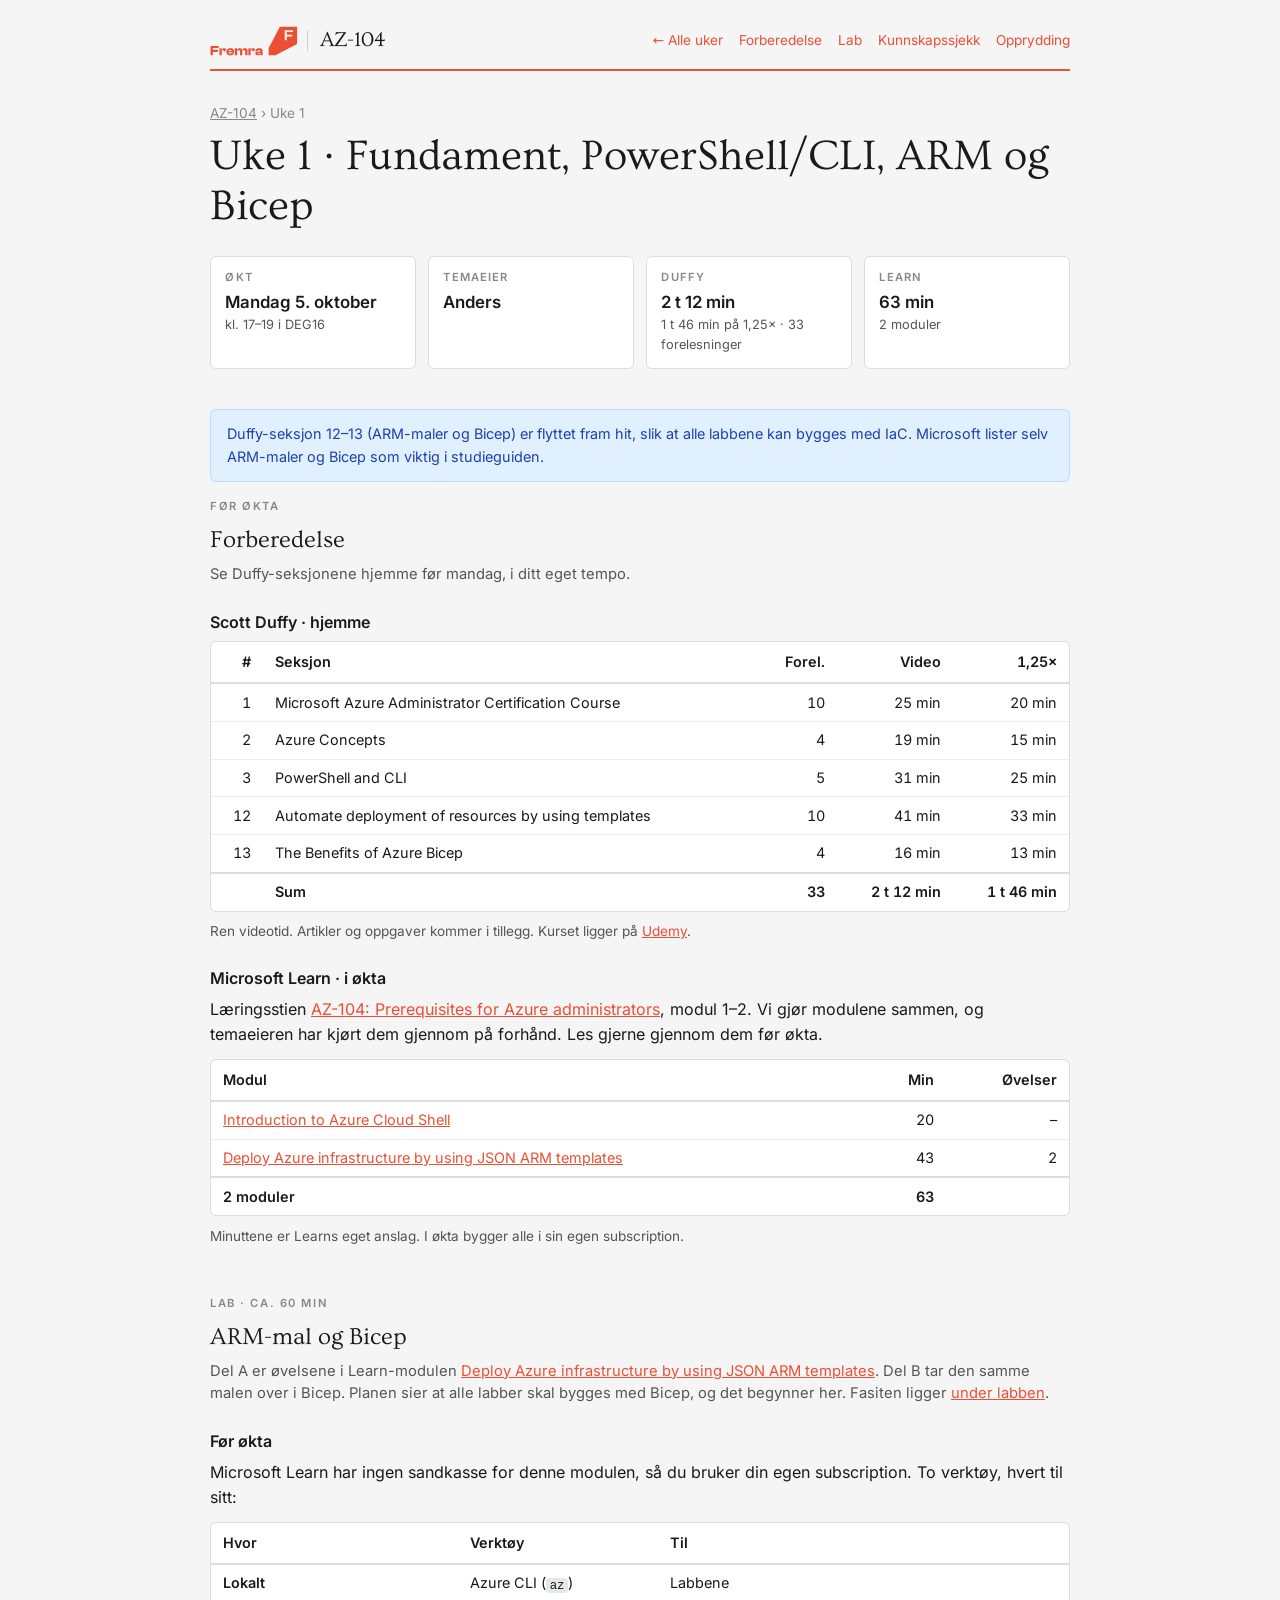
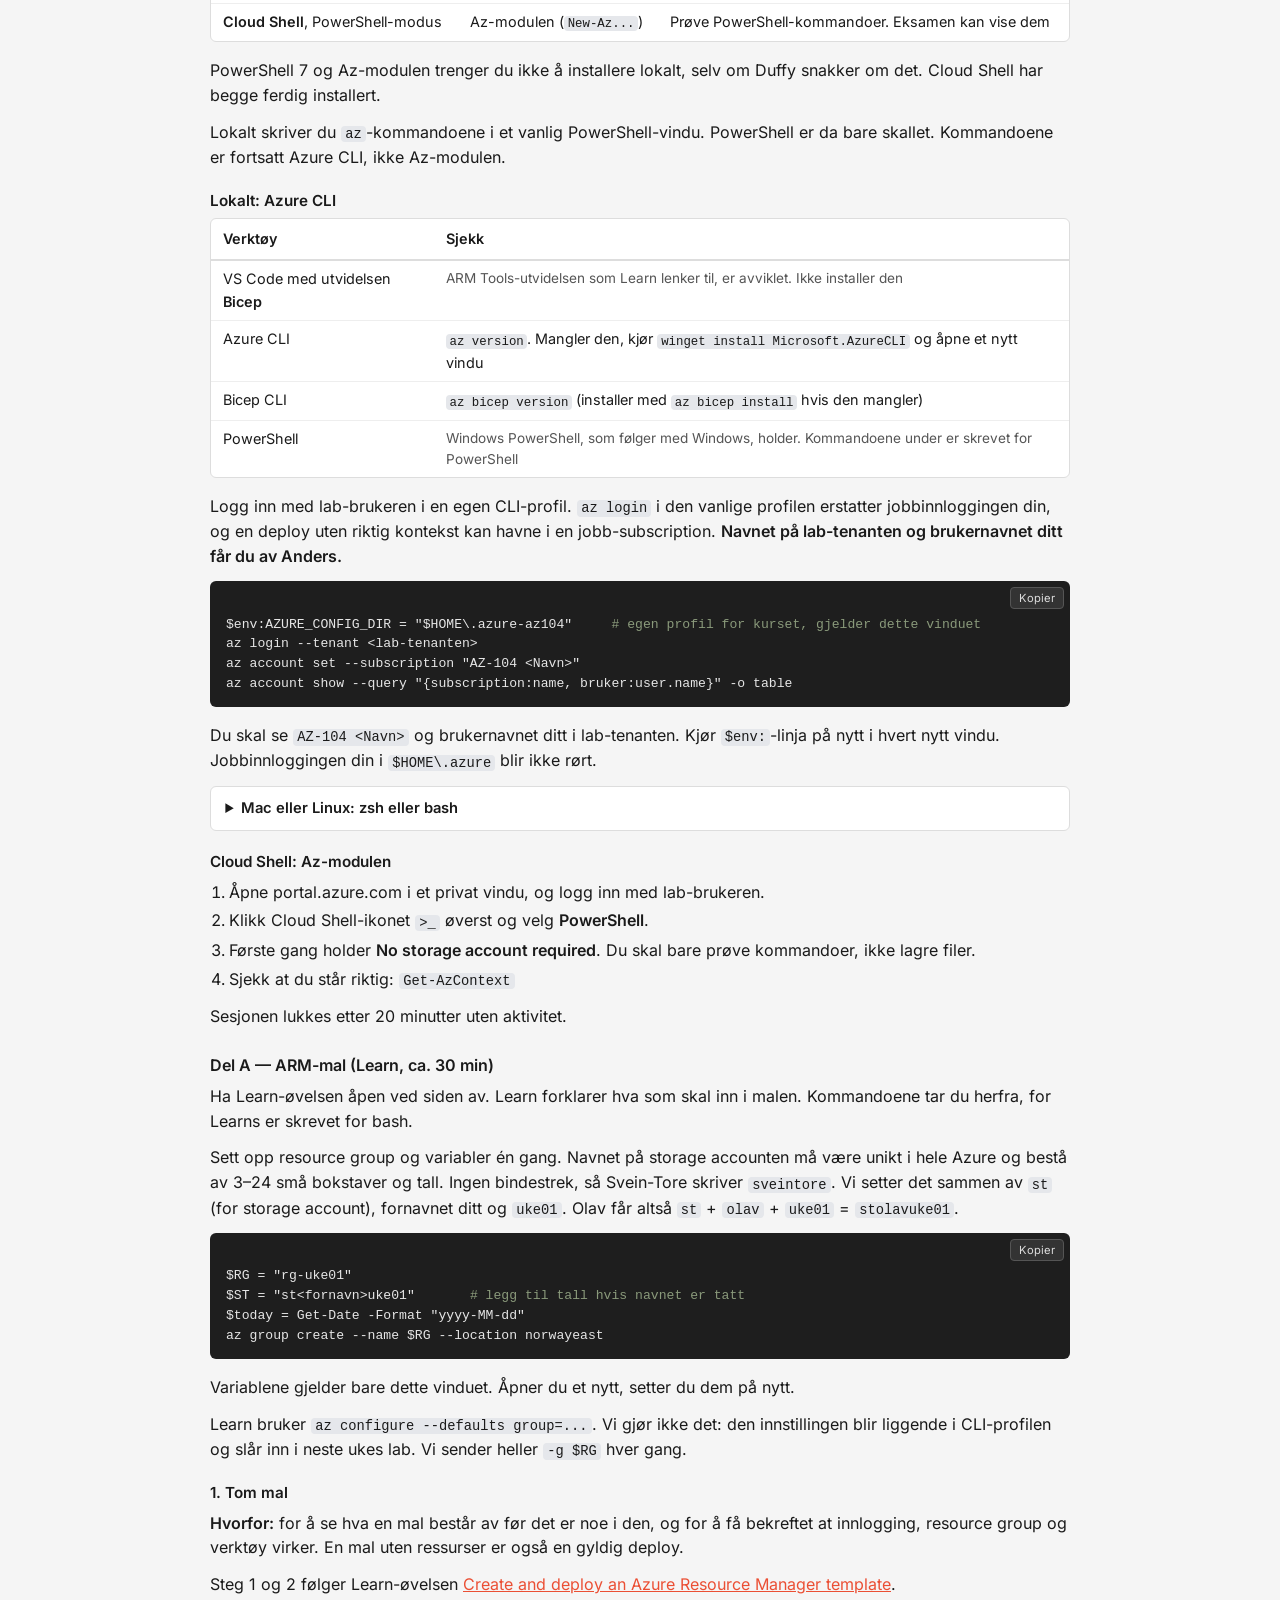
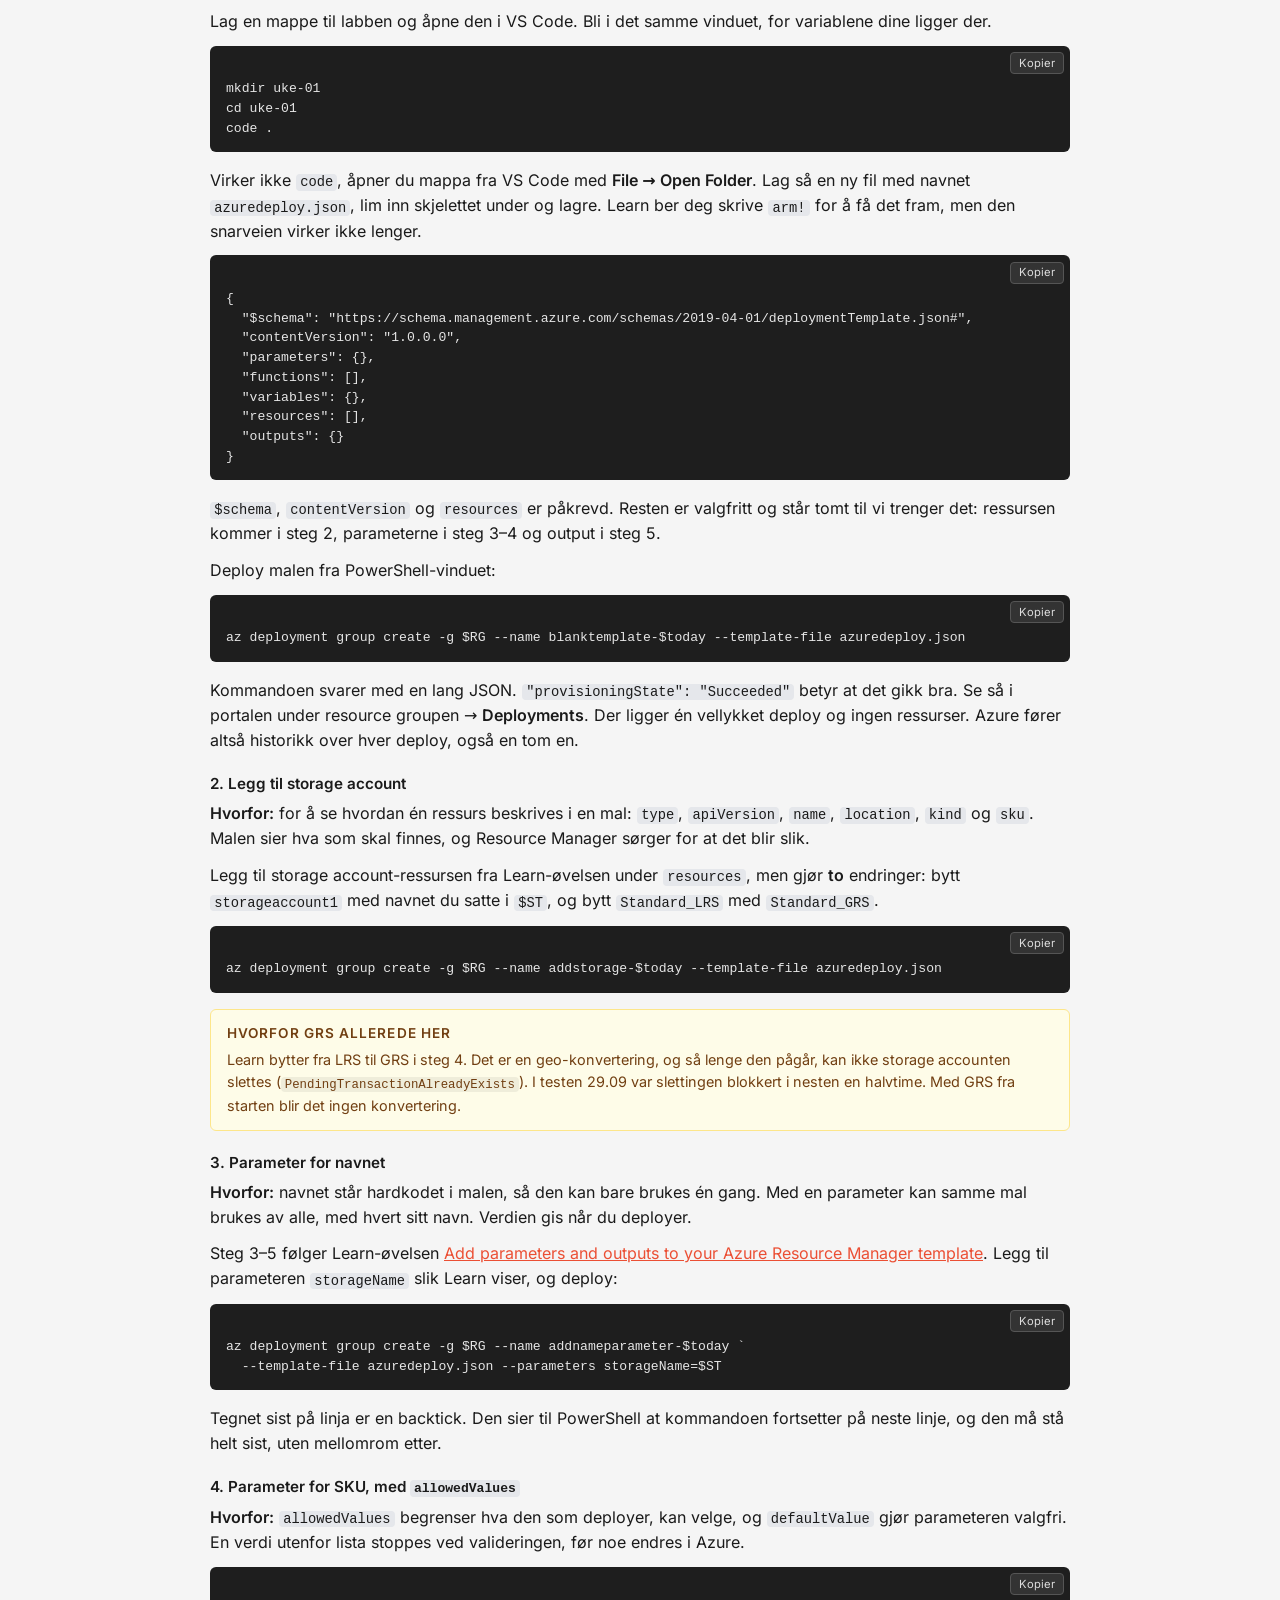
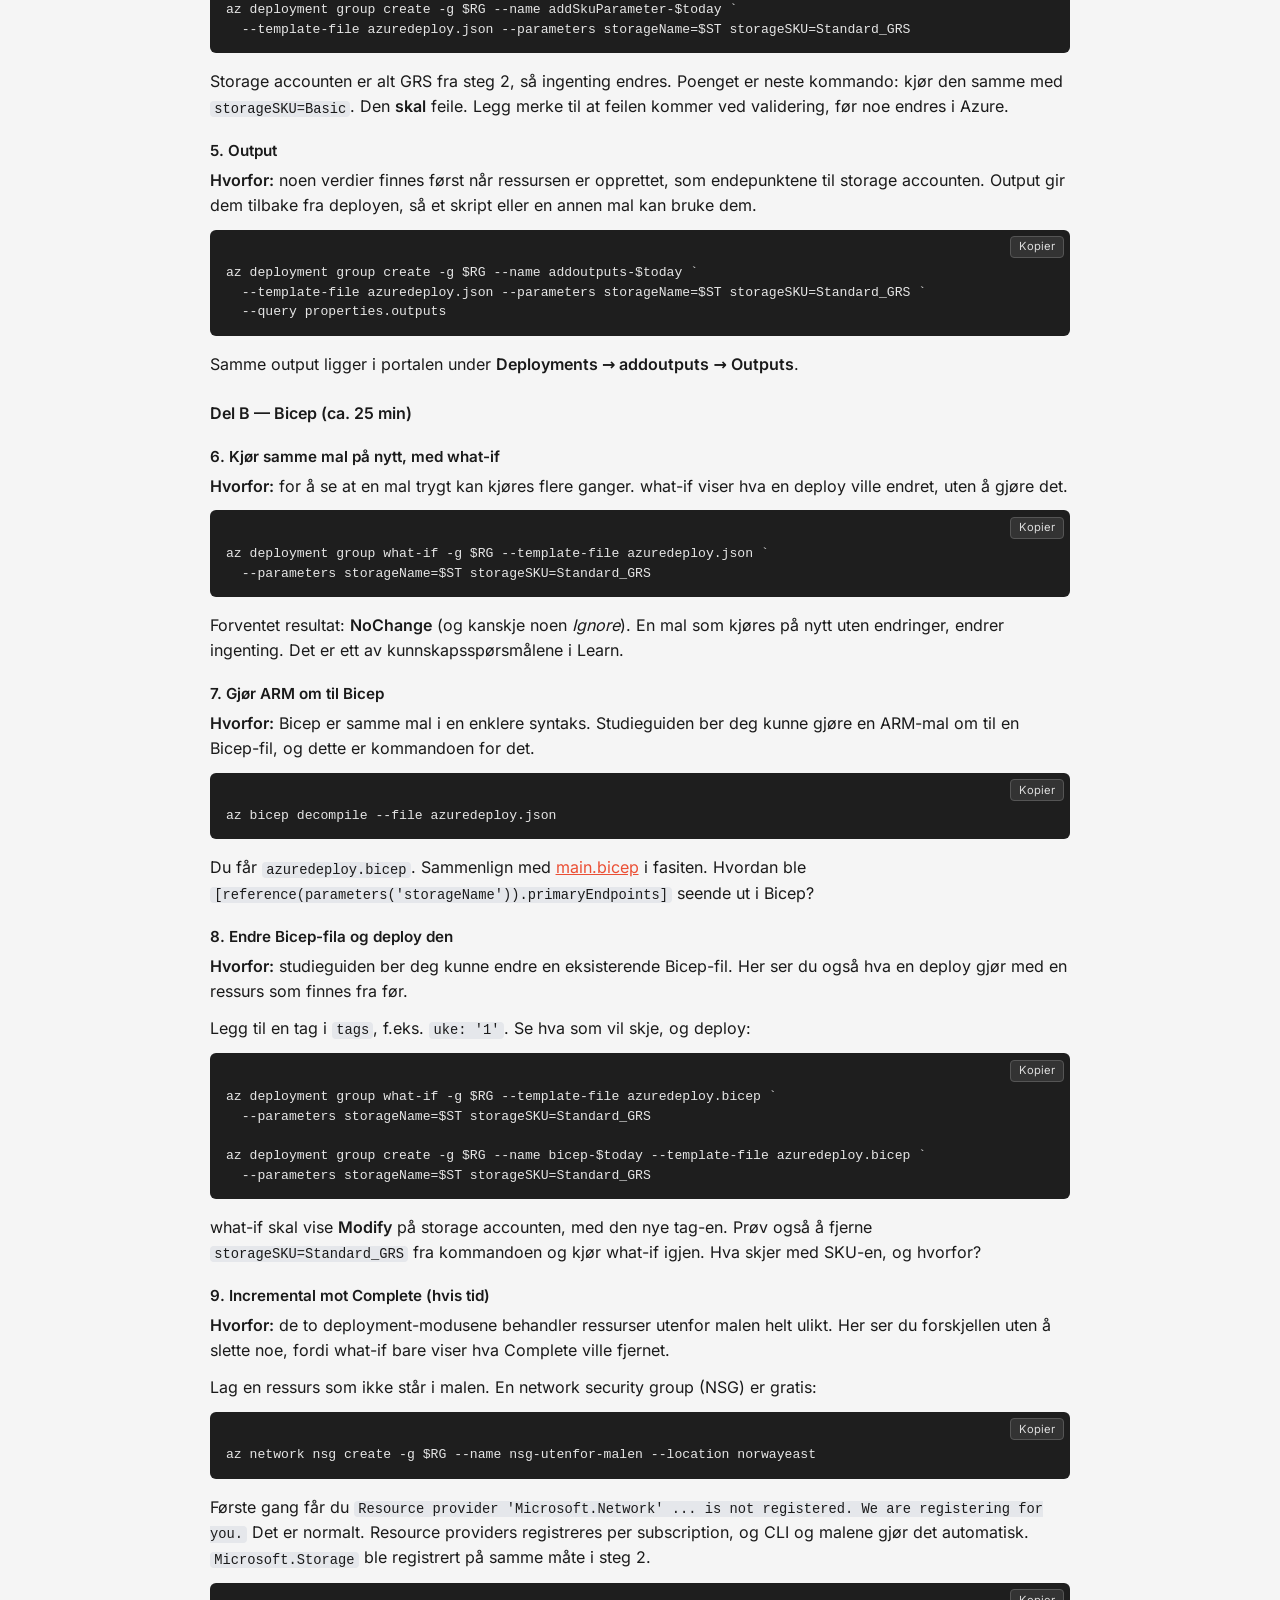
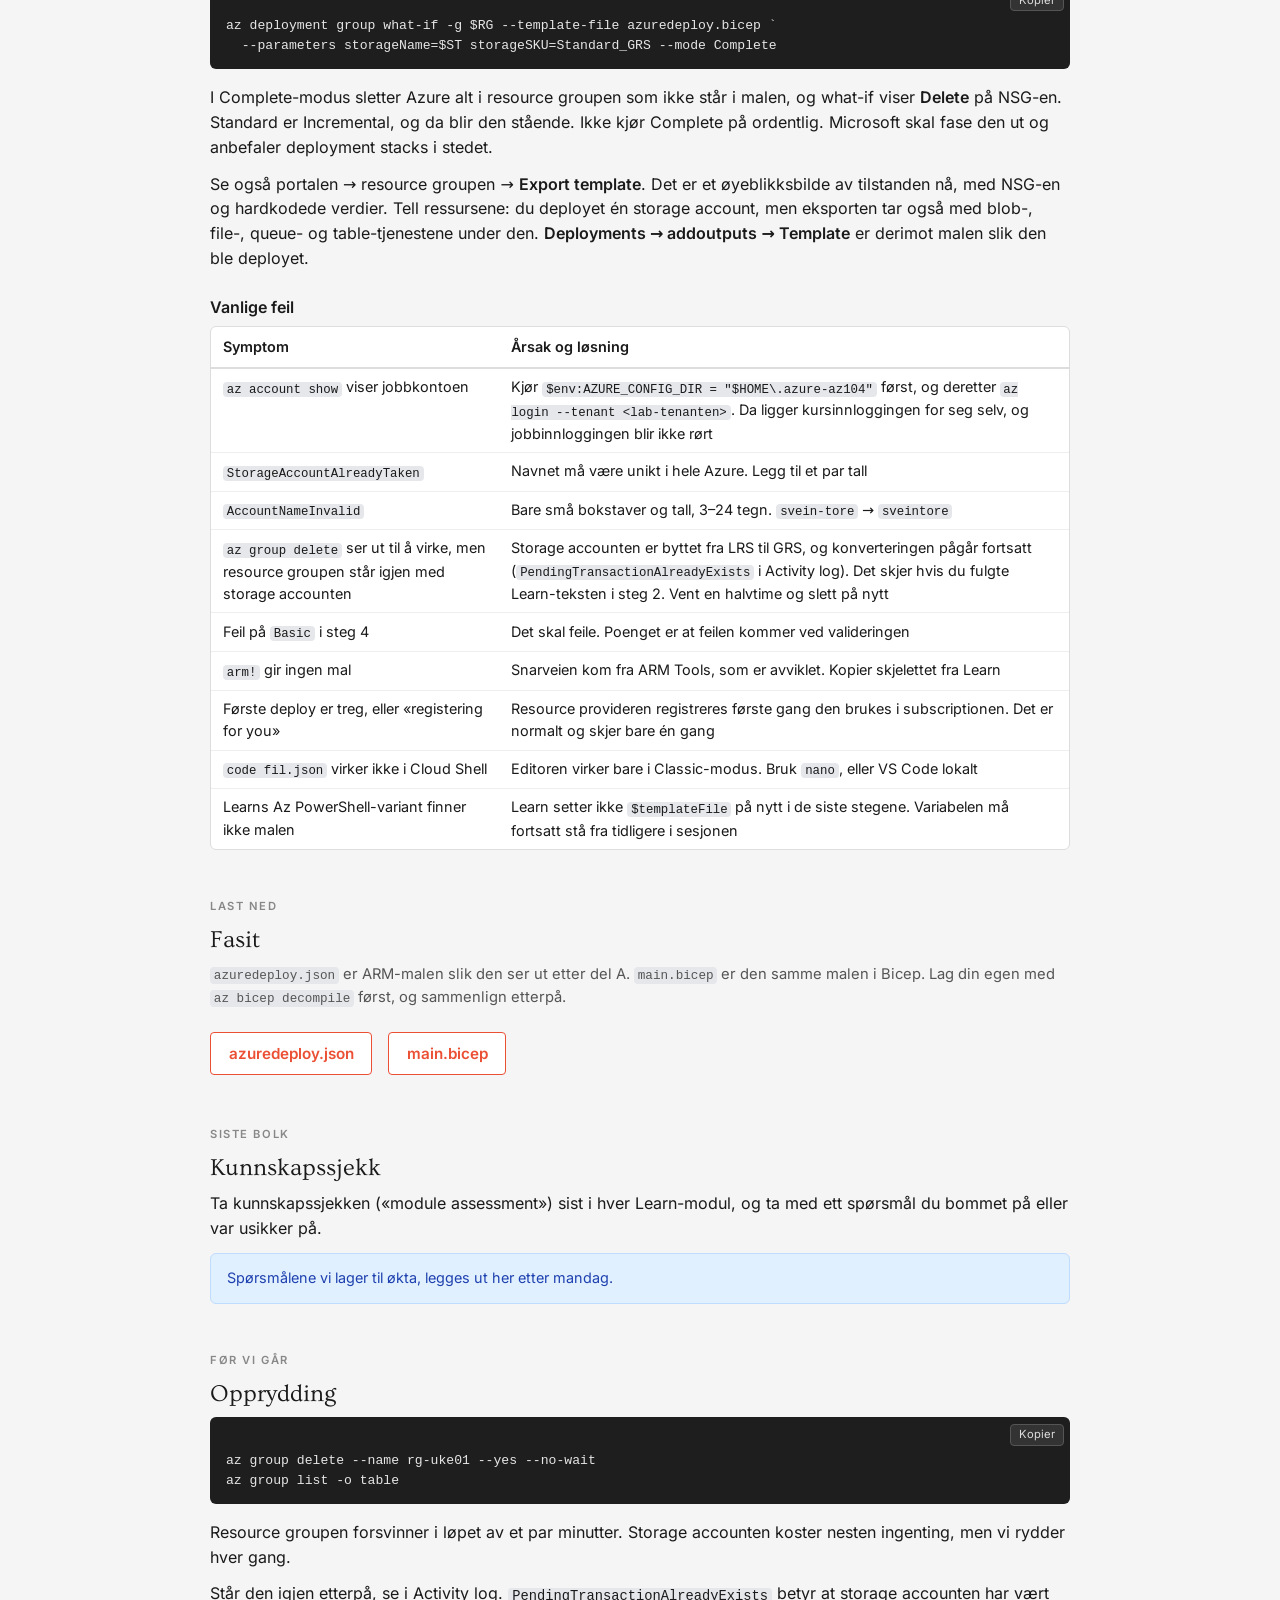
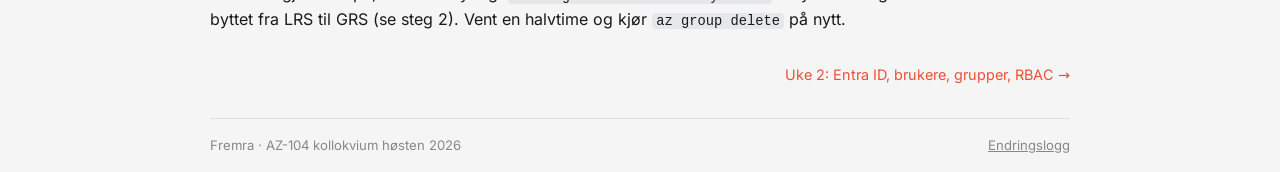
==== uke-01/index.html @ d25fac0b "Uke 1: hvert steg sier hvorfor, med lenke til Learn-øvelsen" ====
<!DOCTYPE html>
<html lang="nb">
<head>
<meta charset="utf-8">
<meta name="viewport" content="width=device-width, initial-scale=1">
<title>Uke 1 · AZ-104 · Fremra</title>
<meta name="robots" content="noindex, nofollow">
<meta name="description" content="AZ-104 uke 1: Fundament, PowerShell/CLI, ARM og Bicep. Forberedelse, lab og kunnskapssjekk.">
<link rel="icon" type="image/svg+xml" href="../assets/favicon.svg">
<link rel="stylesheet" href="../assets/side.css">
<script src="../assets/side.js" defer></script>
</head>
<body>
<div class="wrap">

<header>
  <a class="header-brand" href="../" aria-label="AZ-104 — til forsiden">
    <svg xmlns="http://www.w3.org/2000/svg" viewBox="0 0 884.51 302.23" aria-hidden="true" class="logo-svg">
      <g fill="#eb4f34">
        <polygon points="11.78 201.94 5.46 201.94 5.46 294.12 28.71 294.12 28.71 260.97 79.25 260.97 79.25 240.05 28.71 240.05 28.71 222.86 85.67 222.86 85.67 201.94 28.71 201.94 11.78 201.94"/>
        <path d="M224.12,227.53c-5.73-2.57-12.5-3.85-20.29-3.85s-14.33,1.45-20.16,4.34c-5.82,2.89-10.41,7.02-13.76,12.38-3.35,5.37-5.02,11.76-5.02,19.19,0,8.35,1.67,15.18,5.02,20.5,3.35,5.32,7.98,9.22,13.9,11.7,5.91,2.48,12.73,3.71,20.43,3.71s14.19-1.1,19.74-3.3c5.55-2.2,9.86-5.25,12.93-9.15,3.07-3.9,4.61-8.37,4.61-13.41v-1.51h-23.25v1.38c0,2.48-1.06,4.36-3.16,5.64-2.11,1.29-6.01,1.93-11.69,1.93-6.42,0-10.85-1.12-13.28-3.37-2.15-1.99-3.35-5.23-3.59-9.7h55.26c.18-1.19.3-2.27.34-3.23.04-.96.07-2.04.07-3.23,0-7.34-1.58-13.53-4.75-18.57-3.16-5.04-7.62-8.85-13.35-11.42ZM186.81,252.16c.49-3.14,1.57-5.53,3.26-7.15,2.38-2.29,6.79-3.44,13.21-3.44s10.46.99,12.93,2.96c2.04,1.62,3.22,4.18,3.58,7.64h-32.99Z"/>
        <path d="M366.46,227.19c-3.85-2.34-8.76-3.51-14.72-3.51s-10.66,1.08-14.38,3.23c-3.72,2.16-6.49,4.93-8.32,8.33-1.84,3.39-3.03,7.02-3.58,10.87h-1.36c-.38-3.26-1.18-6.31-2.42-9.15-1.79-4.08-4.59-7.31-8.39-9.7-3.81-2.38-8.74-3.58-14.79-3.58-5.69,0-10.32,1.06-13.9,3.16-3.58,2.11-6.26,4.86-8.05,8.26-1.79,3.39-2.96,7.02-3.51,10.87h-1.24v-20.91h-21.74v69.07h23.25v-35.36c0-5.23.96-8.92,2.89-11.07,1.92-2.15,5.78-3.23,11.56-3.23s9.54,1.03,11.56,3.1c2.02,2.06,3.03,5.76,3.03,11.08v35.5h23.25v-35.36c0-5.23.96-8.92,2.89-11.07,1.93-2.15,5.78-3.23,11.56-3.23s9.68,1.03,11.69,3.1c2.02,2.06,3.03,5.76,3.03,11.08v35.5h23.25v-43.61c0-5.23-.96-9.84-2.89-13.83-1.93-3.99-4.82-7.15-8.67-9.49Z"/>
        <path d="M514.91,227.4c-5.14-2.48-11.65-3.72-19.54-3.72s-14.4,1.22-20.09,3.65c-5.69,2.43-10.09,5.87-13.21,10.32-3.12,4.45-4.68,9.65-4.68,15.61v.28h23.25v-.55c0-3.48.98-5.87,2.96-7.15,1.97-1.28,5.3-1.93,9.98-1.93,5.14,0,8.69.64,10.66,1.93,1.97,1.28,2.96,3.95,2.96,7.98v1.93l-28.89,2.89c-5.05.55-9.22,1.6-12.52,3.16-3.3,1.56-5.76,3.6-7.36,6.12-1.6,2.52-2.41,5.48-2.41,8.87,0,5.78,2.13,10.34,6.4,13.69,4.26,3.35,10.2,5.02,17.82,5.02s13.55-1.49,18.09-4.47c4.54-2.98,7.5-6.99,8.88-12.04h1.24v15.13h21.74v-40.04c0-6.23-1.26-11.63-3.78-16.16-2.52-4.54-6.35-8.05-11.49-10.52ZM505.07,274.52c-1.42,1.7-3.6,2.89-6.54,3.58-2.94.69-6.79,1.03-11.56,1.03-2.48,0-4.36-.28-5.64-.83-1.28-.55-1.92-1.56-1.92-3.03,0-1.19.41-2.11,1.24-2.75.83-.64,2.16-1.01,3.99-1.1l22.5-2.59c-.19,2.36-.88,4.26-2.07,5.68Z"/>
        <path d="M153.82,226.78c-3.16-2.06-7.32-3.1-12.45-3.1-4.59,0-8.49.83-11.69,2.48-3.21,1.65-5.73,3.94-7.57,6.88-1.84,2.94-3.07,6.33-3.71,10.18h-1.24v-18.16h-21.74v69.07h23.25v-40.73c0-3.48.8-6.05,2.41-7.7,1.6-1.65,4.42-2.48,8.46-2.48,3.76,0,6.4.71,7.91,2.13,1.51,1.42,2.27,3.83,2.27,7.22v7.7h4.06l18.72-18.72c-.36-2.22-.93-4.31-1.72-6.26-1.47-3.62-3.78-6.47-6.95-8.53Z"/>
        <path d="M444.93,226.78c-3.16-2.06-7.32-3.1-12.45-3.1-4.59,0-8.49.83-11.69,2.48-3.21,1.65-5.73,3.94-7.57,6.88-1.84,2.94-3.07,6.33-3.71,10.18h-1.24v-18.16h-21.74v69.07h23.25v-40.73c0-3.48.8-6.05,2.41-7.7,1.6-1.65,4.42-2.48,8.46-2.48,3.76,0,6.4.71,7.91,2.13,1.51,1.42,2.27,3.83,2.27,7.22v7.7h4.06l18.72-18.72c-.36-2.22-.93-4.31-1.72-6.26-1.47-3.62-3.78-6.47-6.95-8.53Z"/>
        <path d="M703.31,6.83h0s0,0,0,0l-113.17,217.65h0v69.65h69.65s0,0,0,0l217.64-113.17h0V6.83h-174.12ZM835.62,59.46h-62.01v27.72h54.34v17.85h-54.34v39.64h-20.65V41.62h82.66v17.85Z"/>
      </g>
    </svg>
    <span class="header-wordmark">AZ-104</span>
  </a>
  <nav class="top">
    <a href="../#ukeplan">← Alle uker</a>
    <a href="#forberedelse">Forberedelse</a>
    <a href="#lab">Lab</a>
    <a href="#kunnskapssjekk">Kunnskapssjekk</a>
    <a href="#opprydding">Opprydding</a>
  </nav>
</header>

<div class="hero">
  <div class="crumb"><a href="../">AZ-104</a> › Uke 1</div>
  <h1>Uke 1 · Fundament, PowerShell/CLI, ARM og Bicep</h1>
  <div class="facts">
    <div class="fact"><div class="k">Økt</div><div class="v">Mandag 5. oktober</div><div class="s">kl. 17–19 i DEG16</div></div>
    <div class="fact"><div class="k">Temaeier</div><div class="v">Anders</div></div>
    <div class="fact"><div class="k">Duffy</div><div class="v">2 t 12 min</div><div class="s">1 t 46 min på 1,25× · 33 forelesninger</div></div>
    <div class="fact"><div class="k">Learn</div><div class="v">63 min</div><div class="s">2 moduler</div></div>
  </div>
</div>

  <div class="callout info">Duffy-seksjon 12–13 (ARM-maler og Bicep) er flyttet fram hit, slik at alle labbene kan bygges med IaC. Microsoft lister selv ARM-maler og Bicep som viktig i studieguiden.</div>

<!-- ======================================================================
     Forberedelse
     ====================================================================== -->
<section id="forberedelse">
  <div class="eyebrow">Før økta</div>
  <h2>Forberedelse</h2>
  <p class="section-lead">Se Duffy-seksjonene hjemme før mandag, i ditt eget tempo.</p>

  <h3>Scott Duffy · hjemme</h3>
  <div class="table-wrap">
    <table>
      <thead><tr><th class="tall">#</th><th>Seksjon</th><th class="tall">Forel.</th><th class="tall">Video</th><th class="tall m-skjul">1,25×</th></tr></thead>
      <tbody>
          <tr><td class="tall">1</td><td>Microsoft Azure Administrator Certification Course</td><td class="tall">10</td><td class="tall">25 min</td><td class="tall m-skjul">20 min</td></tr>
          <tr><td class="tall">2</td><td>Azure Concepts</td><td class="tall">4</td><td class="tall">19 min</td><td class="tall m-skjul">15 min</td></tr>
          <tr><td class="tall">3</td><td>PowerShell and CLI</td><td class="tall">5</td><td class="tall">31 min</td><td class="tall m-skjul">25 min</td></tr>
          <tr><td class="tall">12</td><td>Automate deployment of resources by using templates</td><td class="tall">10</td><td class="tall">41 min</td><td class="tall m-skjul">33 min</td></tr>
          <tr><td class="tall">13</td><td>The Benefits of Azure Bicep</td><td class="tall">4</td><td class="tall">16 min</td><td class="tall m-skjul">13 min</td></tr>
      </tbody>
      <tfoot><tr><td></td><td>Sum</td><td class="tall">33</td><td class="tall">2 t 12 min</td><td class="tall m-skjul">1 t 46 min</td></tr></tfoot>
    </table>
  </div>
  <p class="table-note">Ren videotid. Artikler og oppgaver kommer i tillegg. Kurset ligger på <a href="https://www.udemy.com/course/70533-azure/">Udemy</a>.</p>

  <h3>Microsoft Learn · i økta</h3>
  <p>
    Læringsstien <a href="https://learn.microsoft.com/en-us/training/paths/az-104-administrator-prerequisites/">AZ-104: Prerequisites for Azure administrators</a>, modul 1–2.
    Vi gjør modulene sammen, og temaeieren har kjørt dem gjennom på forhånd. Les gjerne gjennom dem før økta.
  </p>
  <div class="table-wrap">
    <table>
      <thead><tr><th>Modul</th><th class="tall">Min</th><th class="tall">Øvelser</th></tr></thead>
      <tbody>
        <tr><td><a href="https://learn.microsoft.com/en-us/training/modules/intro-to-azure-cloud-shell/">Introduction to Azure Cloud Shell</a></td><td class="tall">20</td><td class="tall">–</td></tr>
        <tr><td><a href="https://learn.microsoft.com/en-us/training/modules/create-azure-resource-manager-template-vs-code/">Deploy Azure infrastructure by using JSON ARM templates</a></td><td class="tall">43</td><td class="tall">2</td></tr>
      </tbody>
      <tfoot><tr><td>2 moduler</td><td class="tall">63</td><td></td></tr></tfoot>
    </table>
  </div>
  <p class="table-note">Minuttene er Learns eget anslag. I økta bygger alle i sin egen subscription.</p>
</section>

<!-- ======================================================================
     Lab
     ====================================================================== -->
<section id="lab">
  <div class="eyebrow">Lab · ca. 60 min</div>
  <h2>ARM-mal og Bicep</h2>
  <p class="section-lead">
    Del A er øvelsene i Learn-modulen
    <a href="https://learn.microsoft.com/en-us/training/modules/create-azure-resource-manager-template-vs-code/">Deploy Azure infrastructure by using JSON ARM templates</a>.
    Del B tar den samme malen over i Bicep. Planen sier at alle labber skal bygges med Bicep,
    og det begynner her. Fasiten ligger <a href="#fasit">under labben</a>.
  </p>

  <h3>Før økta</h3>
  <p>
    Microsoft Learn har ingen sandkasse for denne modulen, så du bruker din egen subscription.
    To verktøy, hvert til sitt:
  </p>
  <div class="table-wrap">
    <table>
      <thead><tr><th>Hvor</th><th>Verktøy</th><th>Til</th></tr></thead>
      <tbody>
        <tr><td><b>Lokalt</b></td><td>Azure CLI (<code>az</code>)</td><td>Labbene</td></tr>
        <tr><td><b>Cloud Shell</b>, PowerShell-modus</td><td>Az-modulen (<code>New-Az...</code>)</td><td>Prøve PowerShell-kommandoer. Eksamen kan vise dem</td></tr>
      </tbody>
    </table>
  </div>
  <p>
    PowerShell 7 og Az-modulen trenger du ikke å installere lokalt, selv om Duffy snakker om det.
    Cloud Shell har begge ferdig installert.
  </p>
  <p>
    Lokalt skriver du <code>az</code>-kommandoene i et vanlig PowerShell-vindu. PowerShell er da bare
    skallet. Kommandoene er fortsatt Azure CLI, ikke Az-modulen.
  </p>

  <h4>Lokalt: Azure CLI</h4>
  <div class="table-wrap">
    <table>
      <thead><tr><th>Verktøy</th><th>Sjekk</th></tr></thead>
      <tbody>
        <tr><td>VS Code med utvidelsen <b>Bicep</b></td><td class="note">ARM Tools-utvidelsen som Learn lenker til, er avviklet. Ikke installer den</td></tr>
        <tr><td>Azure CLI</td><td><code>az version</code>. Mangler den, kjør <code>winget install Microsoft.AzureCLI</code> og åpne et nytt vindu</td></tr>
        <tr><td>Bicep CLI</td><td><code>az bicep version</code> (installer med <code>az bicep install</code> hvis den mangler)</td></tr>
        <tr><td>PowerShell</td><td class="note">Windows PowerShell, som følger med Windows, holder. Kommandoene under er skrevet for PowerShell</td></tr>
      </tbody>
    </table>
  </div>
  <p>
    Logg inn med lab-brukeren i en egen CLI-profil. <code>az login</code> i den vanlige profilen
    erstatter jobbinnloggingen din, og en deploy uten riktig kontekst kan havne i en jobb-subscription.
    <b>Navnet på lab-tenanten og brukernavnet ditt får du av Anders.</b>
  </p>
<pre><code>$env:AZURE_CONFIG_DIR = "$HOME\.azure-az104"     <span class="kom"># egen profil for kurset, gjelder dette vinduet</span>
az login --tenant &lt;lab-tenanten&gt;
az account set --subscription "AZ-104 &lt;Navn&gt;"
az account show --query "{subscription:name, bruker:user.name}" -o table</code></pre>
  <p>
    Du skal se <code>AZ-104 &lt;Navn&gt;</code> og brukernavnet ditt i lab-tenanten. Kjør
    <code>$env:</code>-linja på nytt i hvert nytt vindu. Jobbinnloggingen din i
    <code>$HOME\.azure</code> blir ikke rørt.
  </p>
  <details>
    <summary>Mac eller Linux: zsh eller bash</summary>
    <div>
      <p>
        Installer Azure CLI (<code>brew install azure-cli</code> på Mac) og kjør labben i zsh eller bash.
        <code>az</code>-kommandoene er de samme som under. To ting skrives annerledes: profilen og
        variablene settes slik, og linjeskift er <code>\</code> i stedet for backtick.
      </p>
<pre><code>export AZURE_CONFIG_DIR=$HOME/.azure-az104
RG=rg-uke01
ST=st&lt;fornavn&gt;uke01
today=$(date +%F)

az deployment group create -g $RG --name addnameparameter-$today \
  --template-file azuredeploy.json --parameters storageName=$ST</code></pre>
    </div>
  </details>

  <h4>Cloud Shell: Az-modulen</h4>
  <ol>
    <li>Åpne portal.azure.com i et privat vindu, og logg inn med lab-brukeren.</li>
    <li>Klikk Cloud Shell-ikonet <code>&gt;_</code> øverst og velg <b>PowerShell</b>.</li>
    <li>Første gang holder <b>No storage account required</b>. Du skal bare prøve kommandoer, ikke lagre filer.</li>
    <li>Sjekk at du står riktig: <code>Get-AzContext</code></li>
  </ol>
  <p>Sesjonen lukkes etter 20 minutter uten aktivitet.</p>

  <h3>Del A — ARM-mal (Learn, ca. 30 min)</h3>
  <p>
    Ha Learn-øvelsen åpen ved siden av. Learn forklarer hva som skal inn i malen. Kommandoene tar du
    herfra, for Learns er skrevet for bash.
  </p>
  <p>
    Sett opp resource group og variabler én gang. Navnet på storage accounten må være unikt i hele Azure og
    bestå av 3–24 små bokstaver og tall. Ingen bindestrek, så Svein-Tore skriver <code>sveintore</code>.
    Vi setter det sammen av <code>st</code> (for storage account), fornavnet ditt og <code>uke01</code>.
    Olav får altså <code>st</code> + <code>olav</code> + <code>uke01</code> = <code>stolavuke01</code>.
  </p>
<pre><code>$RG = "rg-uke01"
$ST = "st&lt;fornavn&gt;uke01"       <span class="kom"># legg til tall hvis navnet er tatt</span>
$today = Get-Date -Format "yyyy-MM-dd"
az group create --name $RG --location norwayeast</code></pre>
  <p>Variablene gjelder bare dette vinduet. Åpner du et nytt, setter du dem på nytt.</p>
  <p>
    Learn bruker <code>az configure --defaults group=...</code>. Vi gjør ikke det: den innstillingen
    blir liggende i CLI-profilen og slår inn i neste ukes lab. Vi sender heller
    <code>-g $RG</code> hver gang.
  </p>

  <h4>1. Tom mal</h4>
  <p>
    <b>Hvorfor:</b> for å se hva en mal består av før det er noe i den, og for å få bekreftet at innlogging,
    resource group og verktøy virker. En mal uten ressurser er også en gyldig deploy.
  </p>
  <p>
    Steg 1 og 2 følger Learn-øvelsen
    <a href="https://learn.microsoft.com/en-us/training/modules/create-azure-resource-manager-template-vs-code/3-exercise-create-and-deploy-template">Create and deploy an Azure Resource Manager template</a>.
  </p>
  <p>
    Lag en mappe til labben og åpne den i VS Code. Bli i det samme vinduet, for variablene dine ligger der.
  </p>
<pre><code>mkdir uke-01
cd uke-01
code .</code></pre>
  <p>
    Virker ikke <code>code</code>, åpner du mappa fra VS Code med <b>File → Open Folder</b>.
    Lag så en ny fil med navnet <code>azuredeploy.json</code>, lim inn skjelettet under og lagre.
    Learn ber deg skrive <code>arm!</code> for å få det fram, men den snarveien virker ikke lenger.
  </p>
<pre><code>{
  "$schema": "https://schema.management.azure.com/schemas/2019-04-01/deploymentTemplate.json#",
  "contentVersion": "1.0.0.0",
  "parameters": {},
  "functions": [],
  "variables": {},
  "resources": [],
  "outputs": {}
}</code></pre>
  <p>
    <code>$schema</code>, <code>contentVersion</code> og <code>resources</code> er påkrevd. Resten er valgfritt
    og står tomt til vi trenger det: ressursen kommer i steg 2, parameterne i steg 3–4 og output i steg 5.
  </p>
  <p>Deploy malen fra PowerShell-vinduet:</p>
<pre><code>az deployment group create -g $RG --name blanktemplate-$today --template-file azuredeploy.json</code></pre>
  <p>
    Kommandoen svarer med en lang JSON. <code>"provisioningState": "Succeeded"</code> betyr at det gikk bra.
    Se så i portalen under resource groupen → <b>Deployments</b>. Der ligger én vellykket deploy og ingen
    ressurser. Azure fører altså historikk over hver deploy, også en tom en.
  </p>

  <h4>2. Legg til storage account</h4>
  <p>
    <b>Hvorfor:</b> for å se hvordan én ressurs beskrives i en mal: <code>type</code>, <code>apiVersion</code>,
    <code>name</code>, <code>location</code>, <code>kind</code> og <code>sku</code>. Malen sier hva som skal finnes,
    og Resource Manager sørger for at det blir slik.
  </p>
  <p>
    Legg til storage account-ressursen fra Learn-øvelsen under <code>resources</code>, men gjør <b>to</b> endringer: bytt <code>storageaccount1</code>
    med navnet du satte i <code>$ST</code>, og bytt <code>Standard_LRS</code> med <code>Standard_GRS</code>.
  </p>
<pre><code>az deployment group create -g $RG --name addstorage-$today --template-file azuredeploy.json</code></pre>
  <div class="callout warn">
    <h3>Hvorfor GRS allerede her</h3>
    Learn bytter fra LRS til GRS i steg 4. Det er en geo-konvertering, og så lenge den pågår, kan
    ikke storage accounten slettes (<code>PendingTransactionAlreadyExists</code>). I testen 29.09 var slettingen
    blokkert i nesten en halvtime. Med GRS fra starten blir det ingen konvertering.
  </div>

  <h4>3. Parameter for navnet</h4>
  <p>
    <b>Hvorfor:</b> navnet står hardkodet i malen, så den kan bare brukes én gang. Med en parameter kan
    samme mal brukes av alle, med hvert sitt navn. Verdien gis når du deployer.
  </p>
  <p>
    Steg 3–5 følger Learn-øvelsen
    <a href="https://learn.microsoft.com/en-us/training/modules/create-azure-resource-manager-template-vs-code/5-exercise-parameters-output">Add parameters and outputs to your Azure Resource Manager template</a>.
    Legg til parameteren <code>storageName</code> slik Learn viser, og deploy:
  </p>
<pre><code>az deployment group create -g $RG --name addnameparameter-$today `
  --template-file azuredeploy.json --parameters storageName=$ST</code></pre>
  <p>
    Tegnet sist på linja er en backtick. Den sier til PowerShell at kommandoen fortsetter på neste
    linje, og den må stå helt sist, uten mellomrom etter.
  </p>

  <h4>4. Parameter for SKU, med <code>allowedValues</code></h4>
  <p>
    <b>Hvorfor:</b> <code>allowedValues</code> begrenser hva den som deployer, kan velge, og
    <code>defaultValue</code> gjør parameteren valgfri. En verdi utenfor lista stoppes ved valideringen,
    før noe endres i Azure.
  </p>
<pre><code>az deployment group create -g $RG --name addSkuParameter-$today `
  --template-file azuredeploy.json --parameters storageName=$ST storageSKU=Standard_GRS</code></pre>
  <p>
    Storage accounten er alt GRS fra steg 2, så ingenting endres. Poenget er neste kommando: kjør den samme
    med <code>storageSKU=Basic</code>. Den <b>skal</b> feile. Legg merke til at feilen kommer ved
    validering, før noe endres i Azure.
  </p>

  <h4>5. Output</h4>
  <p>
    <b>Hvorfor:</b> noen verdier finnes først når ressursen er opprettet, som endepunktene til storage
    accounten. Output gir dem tilbake fra deployen, så et skript eller en annen mal kan bruke dem.
  </p>
<pre><code>az deployment group create -g $RG --name addoutputs-$today `
  --template-file azuredeploy.json --parameters storageName=$ST storageSKU=Standard_GRS `
  --query properties.outputs</code></pre>
  <p>Samme output ligger i portalen under <b>Deployments → addoutputs → Outputs</b>.</p>

  <h3>Del B — Bicep (ca. 25 min)</h3>

  <h4>6. Kjør samme mal på nytt, med what-if</h4>
  <p>
    <b>Hvorfor:</b> for å se at en mal trygt kan kjøres flere ganger. what-if viser hva en deploy ville
    endret, uten å gjøre det.
  </p>
<pre><code>az deployment group what-if -g $RG --template-file azuredeploy.json `
  --parameters storageName=$ST storageSKU=Standard_GRS</code></pre>
  <p>
    Forventet resultat: <b>NoChange</b> (og kanskje noen <i>Ignore</i>). En mal som kjøres på nytt
    uten endringer, endrer ingenting. Det er ett av kunnskapsspørsmålene i Learn.
  </p>

  <h4>7. Gjør ARM om til Bicep</h4>
  <p>
    <b>Hvorfor:</b> Bicep er samme mal i en enklere syntaks. Studieguiden ber deg kunne gjøre en ARM-mal
    om til en Bicep-fil, og dette er kommandoen for det.
  </p>
<pre><code>az bicep decompile --file azuredeploy.json</code></pre>
  <p>
    Du får <code>azuredeploy.bicep</code>. Sammenlign med <a href="main.bicep">main.bicep</a> i fasiten.
    Hvordan ble <code>[reference(parameters('storageName')).primaryEndpoints]</code> seende ut i Bicep?
  </p>

  <h4>8. Endre Bicep-fila og deploy den</h4>
  <p>
    <b>Hvorfor:</b> studieguiden ber deg kunne endre en eksisterende Bicep-fil. Her ser du også hva en
    deploy gjør med en ressurs som finnes fra før.
  </p>
  <p>Legg til en tag i <code>tags</code>, f.eks. <code>uke: '1'</code>. Se hva som vil skje, og deploy:</p>
<pre><code>az deployment group what-if -g $RG --template-file azuredeploy.bicep `
  --parameters storageName=$ST storageSKU=Standard_GRS

az deployment group create -g $RG --name bicep-$today --template-file azuredeploy.bicep `
  --parameters storageName=$ST storageSKU=Standard_GRS</code></pre>
  <p>
    what-if skal vise <b>Modify</b> på storage accounten, med den nye tag-en. Prøv også å fjerne
    <code>storageSKU=Standard_GRS</code> fra kommandoen og kjør what-if igjen. Hva skjer med SKU-en, og hvorfor?
  </p>

  <h4>9. Incremental mot Complete (hvis tid)</h4>
  <p>
    <b>Hvorfor:</b> de to deployment-modusene behandler ressurser utenfor malen helt ulikt. Her ser du
    forskjellen uten å slette noe, fordi what-if bare viser hva Complete ville fjernet.
  </p>
  <p>Lag en ressurs som ikke står i malen. En network security group (NSG) er gratis:</p>
<pre><code>az network nsg create -g $RG --name nsg-utenfor-malen --location norwayeast</code></pre>
  <p>
    Første gang får du <code>Resource provider 'Microsoft.Network' ... is not registered. We are
    registering for you.</code> Det er normalt. Resource providers registreres per subscription, og CLI og
    malene gjør det automatisk. <code>Microsoft.Storage</code> ble registrert på samme måte i steg 2.
  </p>
<pre><code>az deployment group what-if -g $RG --template-file azuredeploy.bicep `
  --parameters storageName=$ST storageSKU=Standard_GRS --mode Complete</code></pre>
  <p>
    I Complete-modus sletter Azure alt i resource groupen som ikke står i malen, og what-if viser
    <b>Delete</b> på NSG-en. Standard er Incremental, og da blir den stående. Ikke kjør Complete på
    ordentlig. Microsoft skal fase den ut og anbefaler deployment stacks i stedet.
  </p>
  <p>
    Se også portalen → resource groupen → <b>Export template</b>. Det er et øyeblikksbilde av tilstanden
    nå, med NSG-en og hardkodede verdier. Tell ressursene: du deployet én storage account, men eksporten
    tar også med blob-, file-, queue- og table-tjenestene under den. <b>Deployments → addoutputs →
    Template</b> er derimot malen slik den ble deployet.
  </p>

  <h3>Vanlige feil</h3>
  <div class="table-wrap">
    <table>
      <thead><tr><th>Symptom</th><th>Årsak og løsning</th></tr></thead>
      <tbody>
        <tr><td><code>az account show</code> viser jobbkontoen</td><td>Kjør <code>$env:AZURE_CONFIG_DIR = "$HOME\.azure-az104"</code> først, og deretter <code>az login --tenant &lt;lab-tenanten&gt;</code>. Da ligger kursinnloggingen for seg selv, og jobbinnloggingen blir ikke rørt</td></tr>
        <tr><td><code>StorageAccountAlreadyTaken</code></td><td>Navnet må være unikt i hele Azure. Legg til et par tall</td></tr>
        <tr><td><code>AccountNameInvalid</code></td><td>Bare små bokstaver og tall, 3–24 tegn. <code>svein-tore</code> → <code>sveintore</code></td></tr>
        <tr><td><code>az group delete</code> ser ut til å virke, men resource groupen står igjen med storage accounten</td><td>Storage accounten er byttet fra LRS til GRS, og konverteringen pågår fortsatt (<code>PendingTransactionAlreadyExists</code> i Activity log). Det skjer hvis du fulgte Learn-teksten i steg 2. Vent en halvtime og slett på nytt</td></tr>
        <tr><td>Feil på <code>Basic</code> i steg 4</td><td>Det skal feile. Poenget er at feilen kommer ved valideringen</td></tr>
        <tr><td><code>arm!</code> gir ingen mal</td><td>Snarveien kom fra ARM Tools, som er avviklet. Kopier skjelettet fra Learn</td></tr>
        <tr><td>Første deploy er treg, eller «registering for you»</td><td>Resource provideren registreres første gang den brukes i subscriptionen. Det er normalt og skjer bare én gang</td></tr>
        <tr><td><code>code fil.json</code> virker ikke i Cloud Shell</td><td>Editoren virker bare i Classic-modus. Bruk <code>nano</code>, eller VS Code lokalt</td></tr>
        <tr><td>Learns Az PowerShell-variant finner ikke malen</td><td>Learn setter ikke <code>$templateFile</code> på nytt i de siste stegene. Variabelen må fortsatt stå fra tidligere i sesjonen</td></tr>
      </tbody>
    </table>
  </div>
</section>

<!-- ======================================================================
     Fasit
     ====================================================================== -->
<section id="fasit">
  <div class="eyebrow">Last ned</div>
  <h2>Fasit</h2>
  <p class="section-lead">
    <code>azuredeploy.json</code> er ARM-malen slik den ser ut etter del A. <code>main.bicep</code> er den
    samme malen i Bicep. Lag din egen med <code>az bicep decompile</code> først, og sammenlign etterpå.
  </p>
  <div class="nedlast">
    <a class="btn-lenke sekundaer" href="azuredeploy.json" download>azuredeploy.json</a>
    <a class="btn-lenke sekundaer" href="main.bicep" download>main.bicep</a>
  </div>
</section>

<!-- ======================================================================
     Kunnskapssjekk
     ====================================================================== -->
<section id="kunnskapssjekk">
  <div class="eyebrow">Siste bolk</div>
  <h2>Kunnskapssjekk</h2>
  <p>Ta kunnskapssjekken («module assessment») sist i hver Learn-modul, og ta med ett spørsmål du bommet på eller var usikker på.</p>
  <div class="callout info">Spørsmålene vi lager til økta, legges ut her etter mandag.</div>
</section>

<!-- ======================================================================
     Opprydding
     ====================================================================== -->
<section id="opprydding">
  <div class="eyebrow">Før vi går</div>
  <h2>Opprydding</h2>
<pre><code>az group delete --name rg-uke01 --yes --no-wait
az group list -o table</code></pre>
  <p>
    Resource groupen forsvinner i løpet av et par minutter. Storage accounten koster nesten ingenting,
    men vi rydder hver gang.
  </p>
  <p>
    Står den igjen etterpå, se i Activity log. <code>PendingTransactionAlreadyExists</code> betyr at
    storage accounten har vært byttet fra LRS til GRS (se steg 2). Vent en halvtime og kjør <code>az group delete</code> på nytt.
  </p>
</section>

<nav class="pager" aria-label="Bla mellom ukene">
  <span></span>
  <span><a href="../uke-02/">Uke 2: Entra ID, brukere, grupper, RBAC →</a></span>
</nav>

<footer>
  <span>Fremra · AZ-104 kollokvium høsten 2026</span>
  <span><a href="../#endringslogg">Endringslogg</a></span>
</footer>

</div>
</body>
</html>
---- assets/side.css ----
/* ==========================================================================
   AZ-104 · felles stilark for alle sidene
   Tokens og komponenter fra Fremra/rotterdam2026, som igjen har dem fra
   FremraOperations/FremraOperations.Web/wwwroot/css/style.css
   ========================================================================== */

/* Fonts — samme selvhostede snitt som Fremra Operations */
@font-face {
  font-family: 'Inter';
  font-style: normal;
  font-weight: 300 600;
  font-display: swap;
  src: url('fonts/inter-latin.woff2') format('woff2');
}
@font-face {
  font-family: 'Ovo';
  font-style: normal;
  font-weight: 400;
  font-display: swap;
  src: url('fonts/ovo-latin.woff2') format('woff2');
}

/* ==========================================================================
   Design tokens
   ========================================================================== */
:root {
  --brand: #eb4f34;
  --brand-hover: #d44329;
  --brand-gradient: linear-gradient(135deg, #eb4f34 0%, #c0392b 100%);
  --brand-shadow: rgba(235, 79, 52, 0.35);
  --brand-focus: rgba(235, 79, 52, 0.15);
  --brand-tint: #fff4f1;

  --text: #1a1a1a;
  --text-secondary: #555;
  --text-muted: #888;
  --text-light: #aaa;

  --bg: #f5f5f5;
  --surface: #fff;
  --surface-alt: #f9f9f9;
  --bg-hover: #e5e7eb;

  --border: #ddd;
  --border-light: #eee;
  --border-mid: #ccc;

  --success-bg: #dcfce7;
  --success-border: #bbf7d0;
  --success-text: #166534;
  --warning-bg: #fefce8;
  --warning-border: #fde68a;
  --warning-text: #713f12;
  --completed-bg: #e0f0ff;
  --completed-text: #1e40af;

  --code-bg: #1e1e1e;
  --code-text: #e6e6e6;

  --font-sans: 'Inter', system-ui, -apple-system, sans-serif;
  --font-serif: 'Ovo', Georgia, serif;
  --font-mono: ui-monospace, SFMono-Regular, Consolas, 'Liberation Mono', monospace;

  --radius: 6px;
  --radius-sm: 4px;
  --radius-lg: 8px;
}

*, *::before, *::after { box-sizing: border-box; margin: 0; padding: 0; }

body {
  font-family: var(--font-sans);
  font-weight: 400;
  line-height: 1.55;
  color: var(--text);
  background: var(--bg);
  padding: 1rem;
  -webkit-text-size-adjust: 100%;
}

.wrap { max-width: 860px; margin: 0 auto; }

/* ==========================================================================
   Header
   ========================================================================== */
header {
  display: flex;
  justify-content: space-between;
  align-items: center;
  gap: 1rem;
  flex-wrap: wrap;
  margin-bottom: 2rem;
  padding-bottom: 0.85rem;
  border-bottom: 2px solid var(--brand);
  position: sticky;
  top: 0;
  background: var(--bg);
  z-index: 100;
  padding-top: 0.6rem;
}
.header-brand { display: flex; align-items: center; gap: 0.6rem; color: inherit; text-decoration: none; }
.logo-svg { height: 30px; width: auto; display: block; }
.header-wordmark {
  font-family: var(--font-serif);
  font-size: 1.3rem;
  line-height: 1;
  padding-left: 0.75rem;
  border-left: 1px solid var(--border-mid);
  user-select: none;
}
nav.top { display: flex; gap: 0.4rem 1rem; flex-wrap: wrap; font-size: 0.85rem; }
nav.top a { color: var(--brand); text-decoration: none; }
nav.top a:hover { text-decoration: underline; }

/* ==========================================================================
   Typografi
   ========================================================================== */
h1 {
  font-family: var(--font-serif);
  font-weight: 400;
  font-size: clamp(1.9rem, 6vw, 2.7rem);
  line-height: 1.15;
  margin-bottom: 0.4rem;
}
h2 {
  font-family: var(--font-serif);
  font-size: 1.5rem;
  font-weight: 400;
  margin-bottom: 0.3rem;
}
h3 { font-size: 1rem; font-weight: 600; margin: 1.5rem 0 0.4rem; }
h4 { font-size: 0.95rem; font-weight: 600; margin: 1.2rem 0 0.35rem; }
p { margin-bottom: 0.75rem; }
p:last-child { margin-bottom: 0; }
a { color: var(--brand); }
ul, ol { margin: 0 0 0.75rem 1.2rem; }
li { margin-bottom: 0.25rem; }
section { margin-bottom: 3rem; scroll-margin-top: 5.5rem; }
.section-lead { color: var(--text-secondary); font-size: 0.92rem; margin-bottom: 1.25rem; }
.eyebrow {
  font-size: 0.7rem; font-weight: 700; letter-spacing: 0.14em;
  text-transform: uppercase; color: var(--text-muted); margin-bottom: 0.35rem;
}
.muted { color: var(--text-secondary); }
.nowrap { white-space: nowrap; }

code {
  font-family: var(--font-mono);
  font-size: 0.86em;
  background: var(--bg-hover);
  padding: 0.05em 0.3em;
  border-radius: var(--radius-sm);
  overflow-wrap: anywhere;
}
pre {
  position: relative;
  background: var(--code-bg);
  color: var(--code-text);
  font-family: var(--font-mono);
  font-size: 0.82rem;
  line-height: 1.5;
  padding: 2.1rem 1rem 0.85rem; /* plass til kopier-knappen over første linje */
  border-radius: var(--radius);
  overflow-x: auto;
  margin-bottom: 1rem;
}
pre code { background: none; padding: 0; font-size: inherit; color: inherit; overflow-wrap: normal; }
pre .kom { color: #8a9a7b; }
.kopier {
  position: absolute; top: 0.4rem; right: 0.4rem;
  font: inherit; font-family: var(--font-sans); font-size: 0.7rem; cursor: pointer;
  background: #333; color: #ddd; border: 1px solid #555; border-radius: var(--radius-sm);
  padding: 0.1rem 0.5rem;
}
.kopier:hover { border-color: var(--brand); color: #fff; }

/* ==========================================================================
   Hero og faktakort
   ========================================================================== */
.hero { margin-bottom: 2.5rem; }
.hero .lead { font-size: 1.05rem; color: var(--text-secondary); max-width: 46rem; }
.hero .dates {
  display: inline-block;
  font-weight: 600;
  color: #fff;
  background: var(--brand-gradient);
  padding: 0.3rem 0.7rem;
  border-radius: var(--radius-sm);
  box-shadow: 0 2px 8px var(--brand-shadow);
  margin-bottom: 0.9rem;
  font-size: 0.9rem;
  letter-spacing: 0.02em;
}
.facts { display: grid; grid-template-columns: repeat(auto-fit, minmax(150px, 1fr)); gap: 0.75rem; margin-top: 1.5rem; }
.fact {
  background: var(--surface);
  border: 1px solid var(--border);
  border-radius: var(--radius);
  padding: 0.8rem 0.9rem;
}
.fact .k { font-size: 0.7rem; text-transform: uppercase; letter-spacing: 0.1em; color: var(--text-muted); font-weight: 700; }
.fact .v { font-size: 1.05rem; font-weight: 600; margin-top: 0.15rem; }
.fact .s { font-size: 0.8rem; color: var(--text-secondary); }

.crumb { font-size: 0.85rem; color: var(--text-muted); margin-bottom: 0.5rem; }
.crumb a { color: var(--text-muted); }

/* Neste økt */
.neste {
  background: var(--surface);
  border: 1px solid var(--border);
  border-left: 4px solid var(--brand);
  border-radius: var(--radius);
  padding: 1rem 1.2rem;
  margin-top: 1.5rem;
}
.neste .nar { font-family: var(--font-serif); font-size: 1.35rem; line-height: 1.2; margin-bottom: 0.2rem; }
.neste .tema { font-weight: 600; }
.neste p { margin: 0.4rem 0 0.8rem; font-size: 0.92rem; color: var(--text-secondary); }

/* ==========================================================================
   Kort, callouts og knapper
   ========================================================================== */
.card {
  background: var(--surface);
  border: 1px solid var(--border);
  border-radius: var(--radius);
  padding: 1.1rem 1.2rem;
  margin-bottom: 1rem;
}
.callout {
  border: 1px solid;
  border-radius: var(--radius);
  padding: 0.85rem 1rem;
  margin-bottom: 1rem;
  font-size: 0.9rem;
}
.callout h3 { font-size: 0.85rem; text-transform: uppercase; letter-spacing: 0.08em; margin: 0 0 0.3rem; }
.callout.warn { background: var(--warning-bg); border-color: var(--warning-border); color: var(--warning-text); }
.callout.info { background: var(--completed-bg); border-color: #bfdbfe; color: var(--completed-text); }
.callout.ok { background: var(--success-bg); border-color: var(--success-border); color: var(--success-text); }
.callout ul { margin: 0.4rem 0 0 1.1rem; }
.callout li { margin-bottom: 0.3rem; }
.callout code { background: rgba(0, 0, 0, 0.06); }

.btn-lenke {
  display: inline-block; background: var(--brand-gradient); color: #fff; text-decoration: none;
  font-weight: 600; font-size: 0.95rem; padding: 0.55rem 1.1rem; border-radius: var(--radius-sm);
  box-shadow: 0 2px 8px var(--brand-shadow); margin: 0.2rem 0.4rem 0.2rem 0;
}
.btn-lenke:hover { filter: brightness(0.94); }
.btn-lenke.sekundaer {
  background: var(--surface); color: var(--brand); box-shadow: none;
  border: 1px solid var(--brand);
}
.btn-lenke.sekundaer:hover { background: var(--brand-tint); filter: none; }

/* ==========================================================================
   Tabeller
   ========================================================================== */
.table-wrap { overflow-x: auto; background: var(--surface); border: 1px solid var(--border); border-radius: var(--radius); margin-bottom: 1rem; }
table { width: 100%; border-collapse: collapse; font-size: 0.9rem; }
thead { border-bottom: 2px solid var(--border); }
th { text-align: left; padding: 0.55rem 0.75rem; font-weight: 600; white-space: nowrap; }
td { padding: 0.45rem 0.75rem; border-bottom: 1px solid var(--border-light); vertical-align: top; }
tbody tr:last-child td { border-bottom: none; }
tfoot td { border-top: 2px solid var(--border); border-bottom: none; font-weight: 600; }
td.note { color: var(--text-secondary); font-size: 0.85rem; }
td.tall, th.tall { text-align: right; font-variant-numeric: tabular-nums; white-space: nowrap; }
.table-note { font-size: 0.85rem; color: var(--text-secondary); margin: -0.4rem 0 1rem; }
.pill {
  display: inline-block; font-size: 0.68rem; font-weight: 700; letter-spacing: 0.06em;
  text-transform: uppercase; padding: 0.05rem 0.45rem; border-radius: 999px;
  white-space: nowrap; vertical-align: 1px; margin-left: 0.3rem;
}
.pill.neste-pill { background: var(--brand); color: #fff; }
.pill.klar { background: var(--success-bg); color: var(--success-text); }
tr.er-neste td { background: var(--brand-tint); }
.pill.neste-pill { display: none; }
tr.er-neste .pill.neste-pill { display: inline-block; }

/* ==========================================================================
   Kunnskapssjekk og nedlasting
   ========================================================================== */
details {
  background: var(--surface); border: 1px solid var(--border); border-radius: var(--radius);
  margin-bottom: 0.6rem;
}
details > summary { cursor: pointer; padding: 0.65rem 0.9rem; font-weight: 600; font-size: 0.92rem; }
details > div { padding: 0 0.9rem 0.8rem; font-size: 0.92rem; color: var(--text-secondary); }

.nedlast { display: flex; flex-wrap: wrap; gap: 0.6rem; margin-bottom: 0.8rem; }

/* Bla mellom ukene */
.pager {
  display: flex; justify-content: space-between; gap: 1rem; flex-wrap: wrap;
  font-size: 0.9rem; margin: -1rem 0 2rem;
}
.pager a { text-decoration: none; }
.pager a:hover { text-decoration: underline; }

/* ==========================================================================
   Endringslogg
   ========================================================================== */
.log { border-left: 2px solid var(--border); padding-left: 1.1rem; }
.log-entry { position: relative; padding-bottom: 1.4rem; }
.log-entry:last-child { padding-bottom: 0; }
.log-entry::before {
  content: ''; position: absolute; left: calc(-1.1rem - 5px); top: 0.45rem;
  width: 8px; height: 8px; border-radius: 50%; background: var(--brand);
  box-shadow: 0 0 0 3px var(--bg);
}
.log-entry.older::before { background: var(--border-mid); }
.log-head { display: flex; align-items: baseline; gap: 0.6rem; flex-wrap: wrap; margin-bottom: 0.25rem; }
.log-head .ver { font-weight: 700; font-size: 0.9rem; }
.log-head .date { font-size: 0.8rem; color: var(--text-muted); font-variant-numeric: tabular-nums; }
.log-entry ul { margin-left: 1.1rem; font-size: 0.9rem; color: var(--text-secondary); }
.log-entry li { margin-bottom: 0.2rem; }

/* ==========================================================================
   Footer
   ========================================================================== */
footer {
  border-top: 1px solid var(--border);
  padding-top: 1rem;
  font-size: 0.82rem;
  color: var(--text-muted);
  display: flex; justify-content: space-between; gap: 1rem; flex-wrap: wrap;
}
footer a { color: var(--text-muted); }

@media (max-width: 620px) {
  body { padding: 0.75rem; }
  header { position: static; }
  .header-wordmark { font-size: 1.1rem; }
  .m-skjul { display: none; }
  th, td { padding-left: 0.55rem; padding-right: 0.55rem; }
}

@media print {
  body { background: #fff; padding: 0; }
  header { position: static; }
  nav.top, .no-print, .kopier, .pager { display: none; }
  .card, .fact, .table-wrap, details { break-inside: avoid; }
  pre { white-space: pre-wrap; }
}
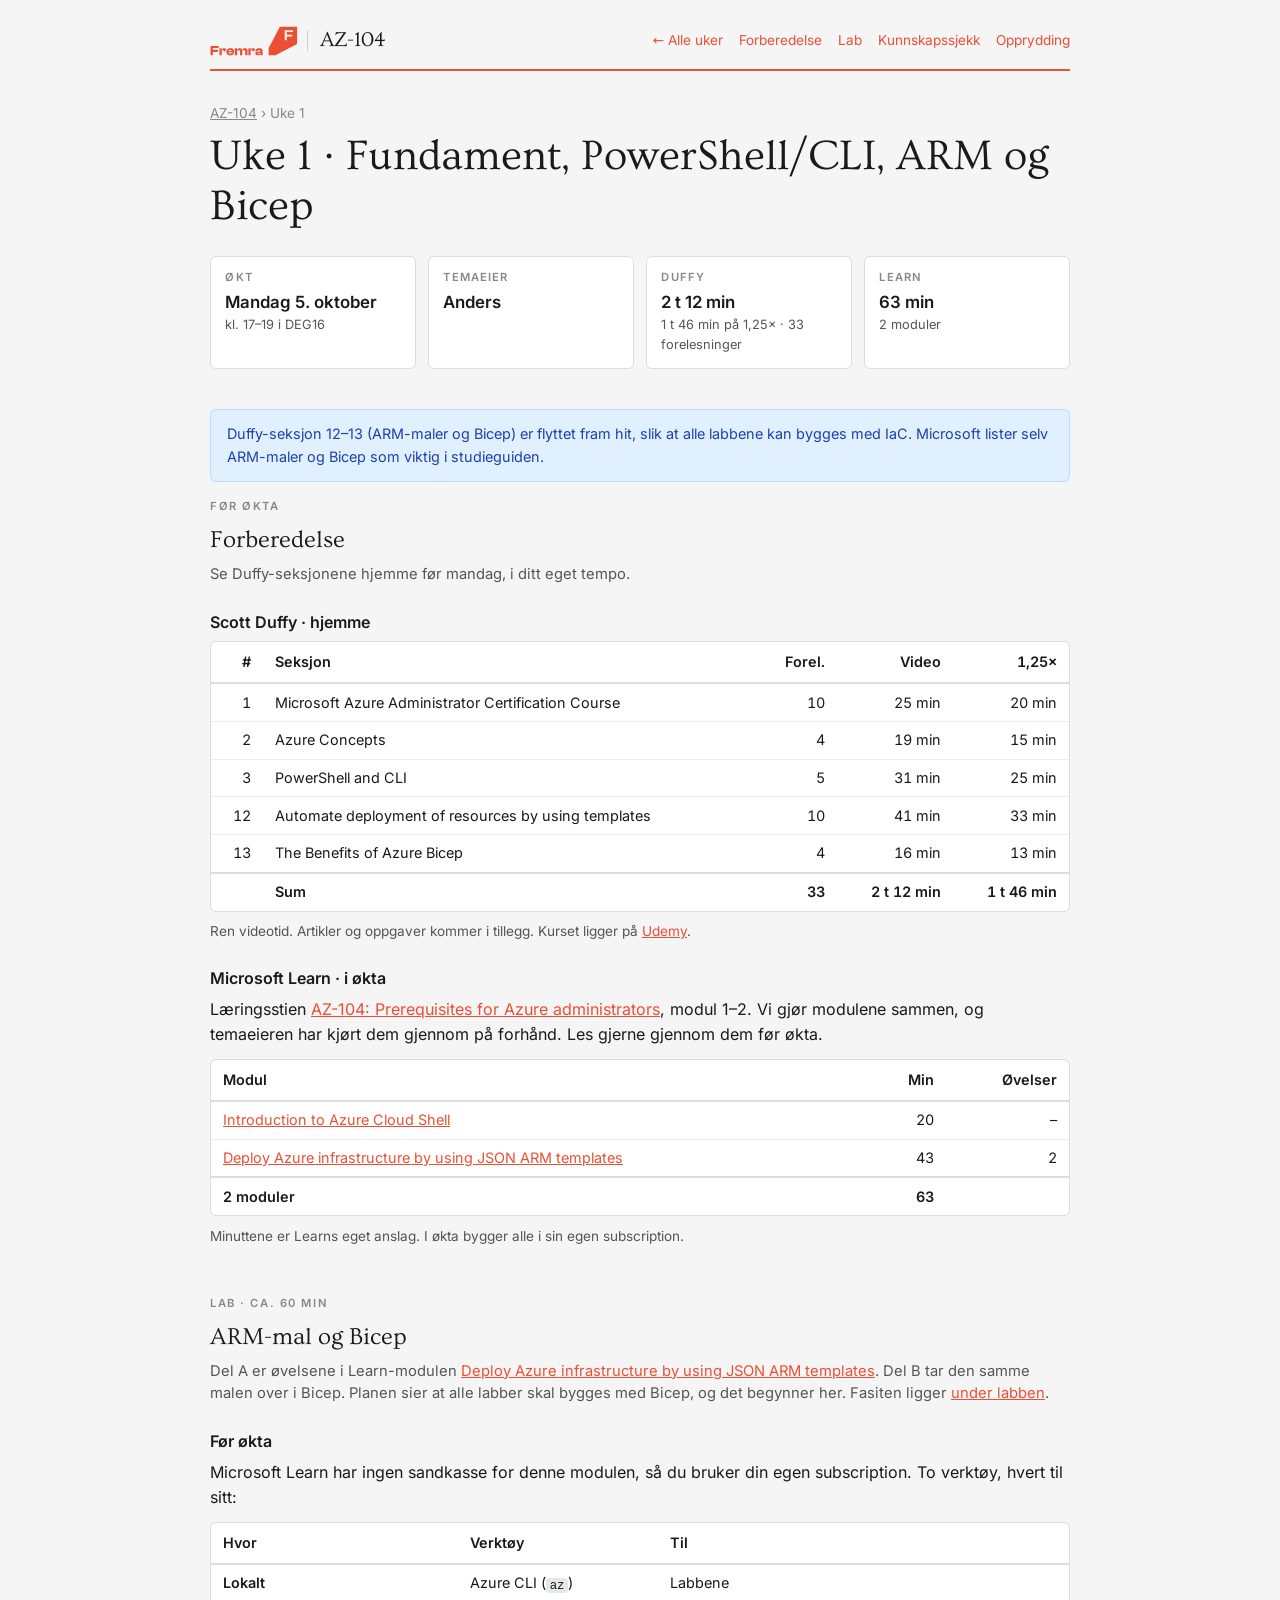
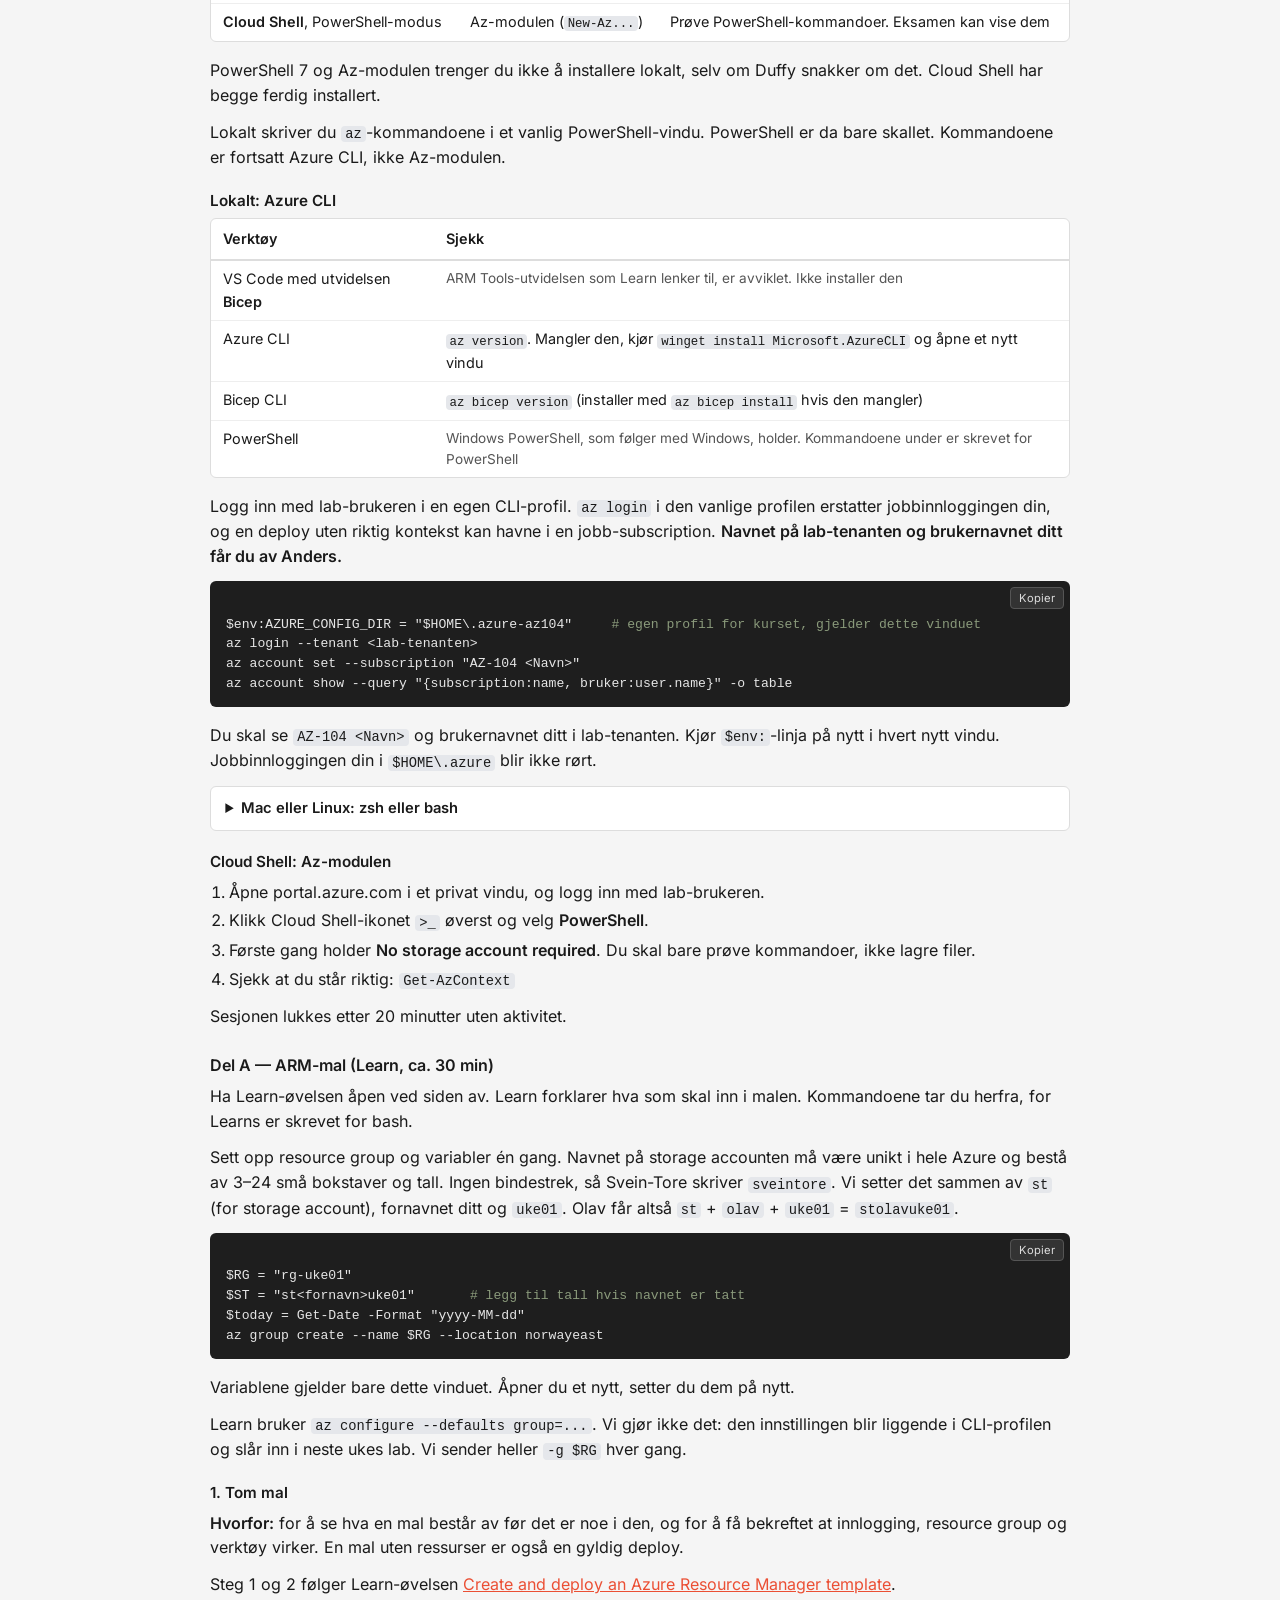
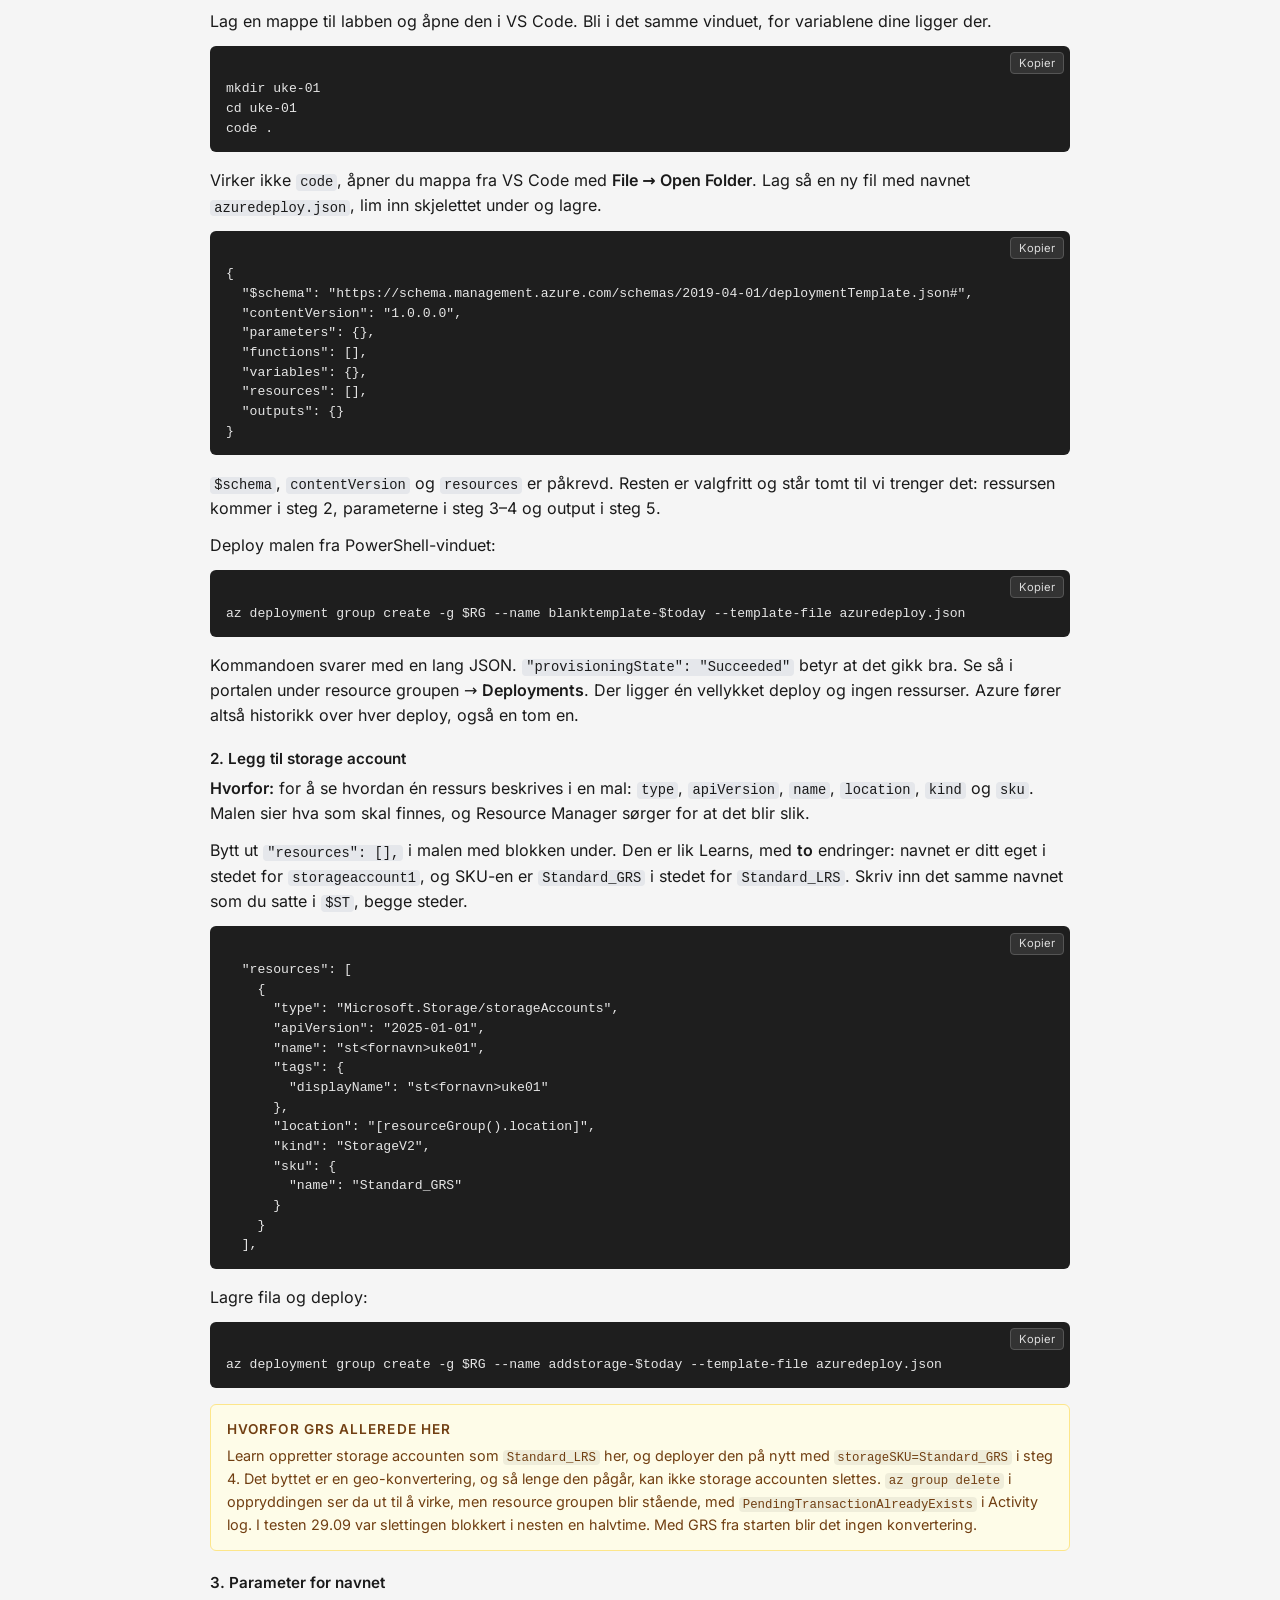
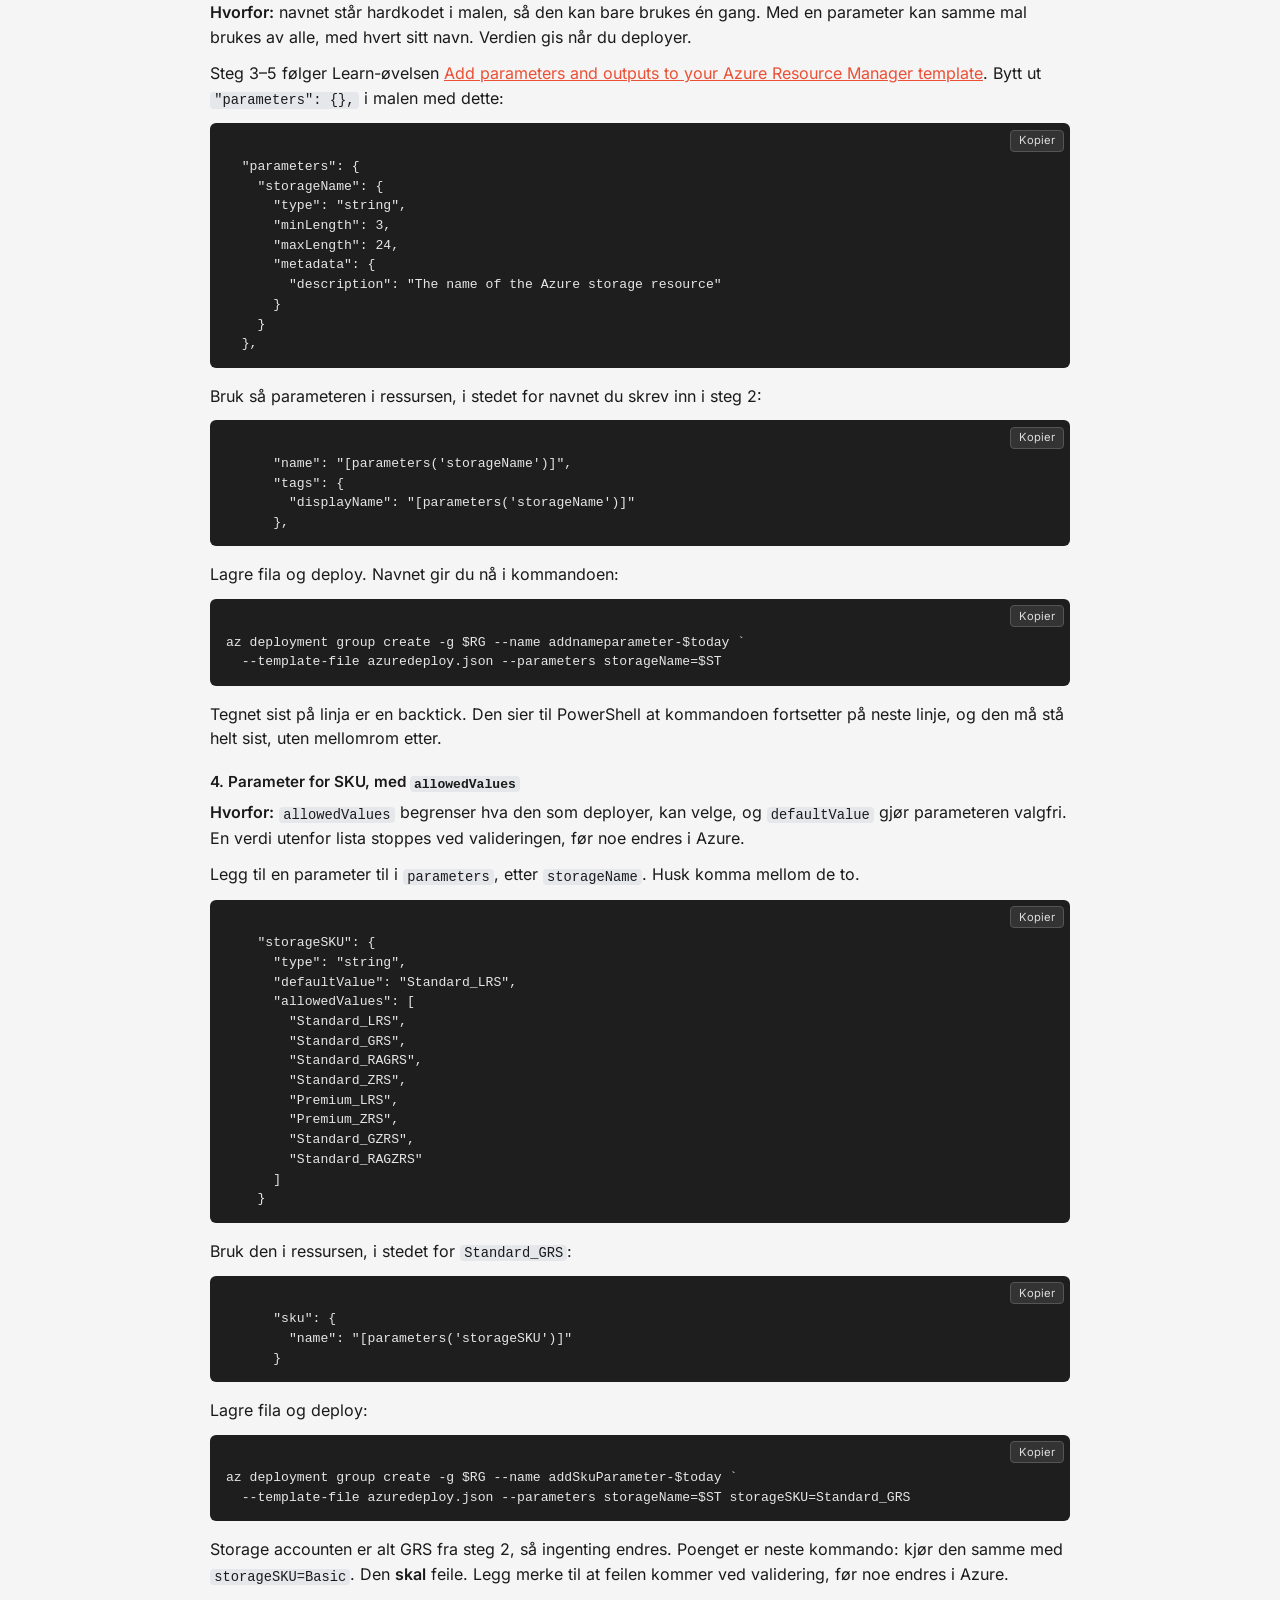
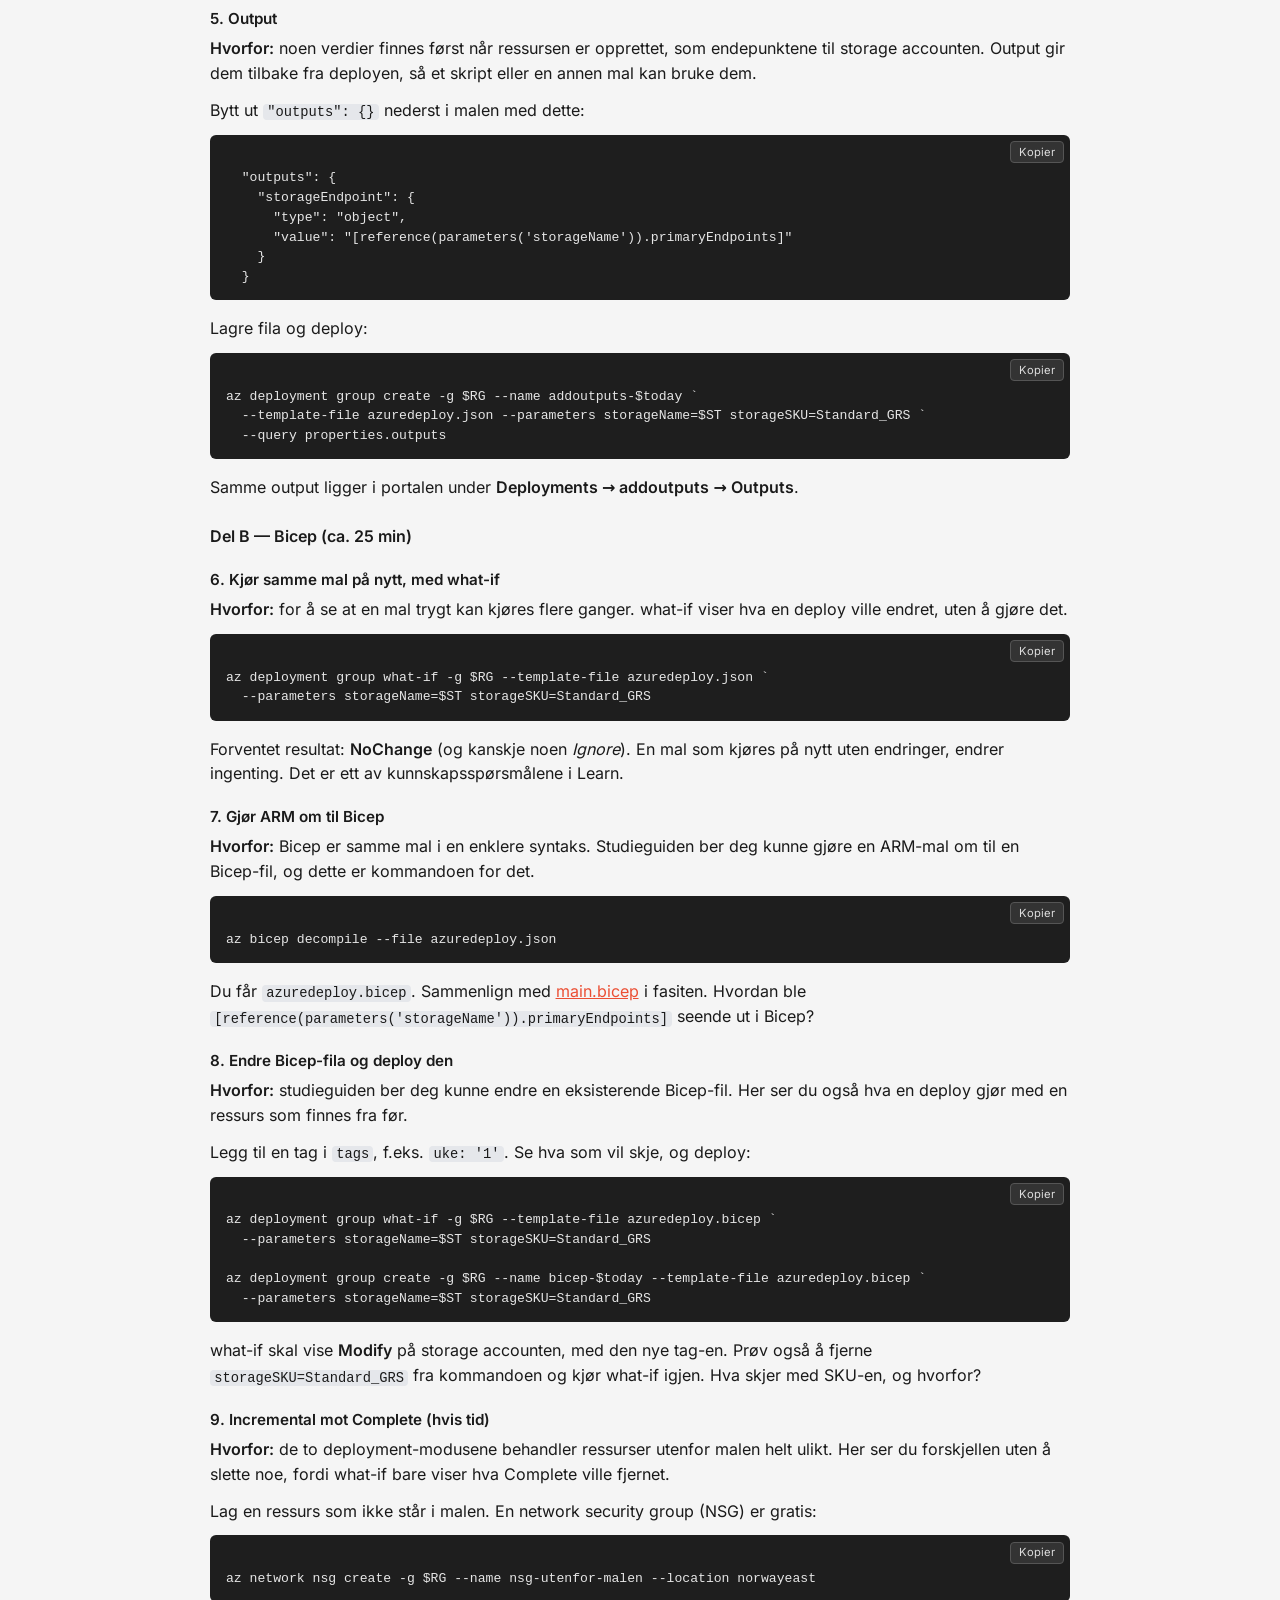
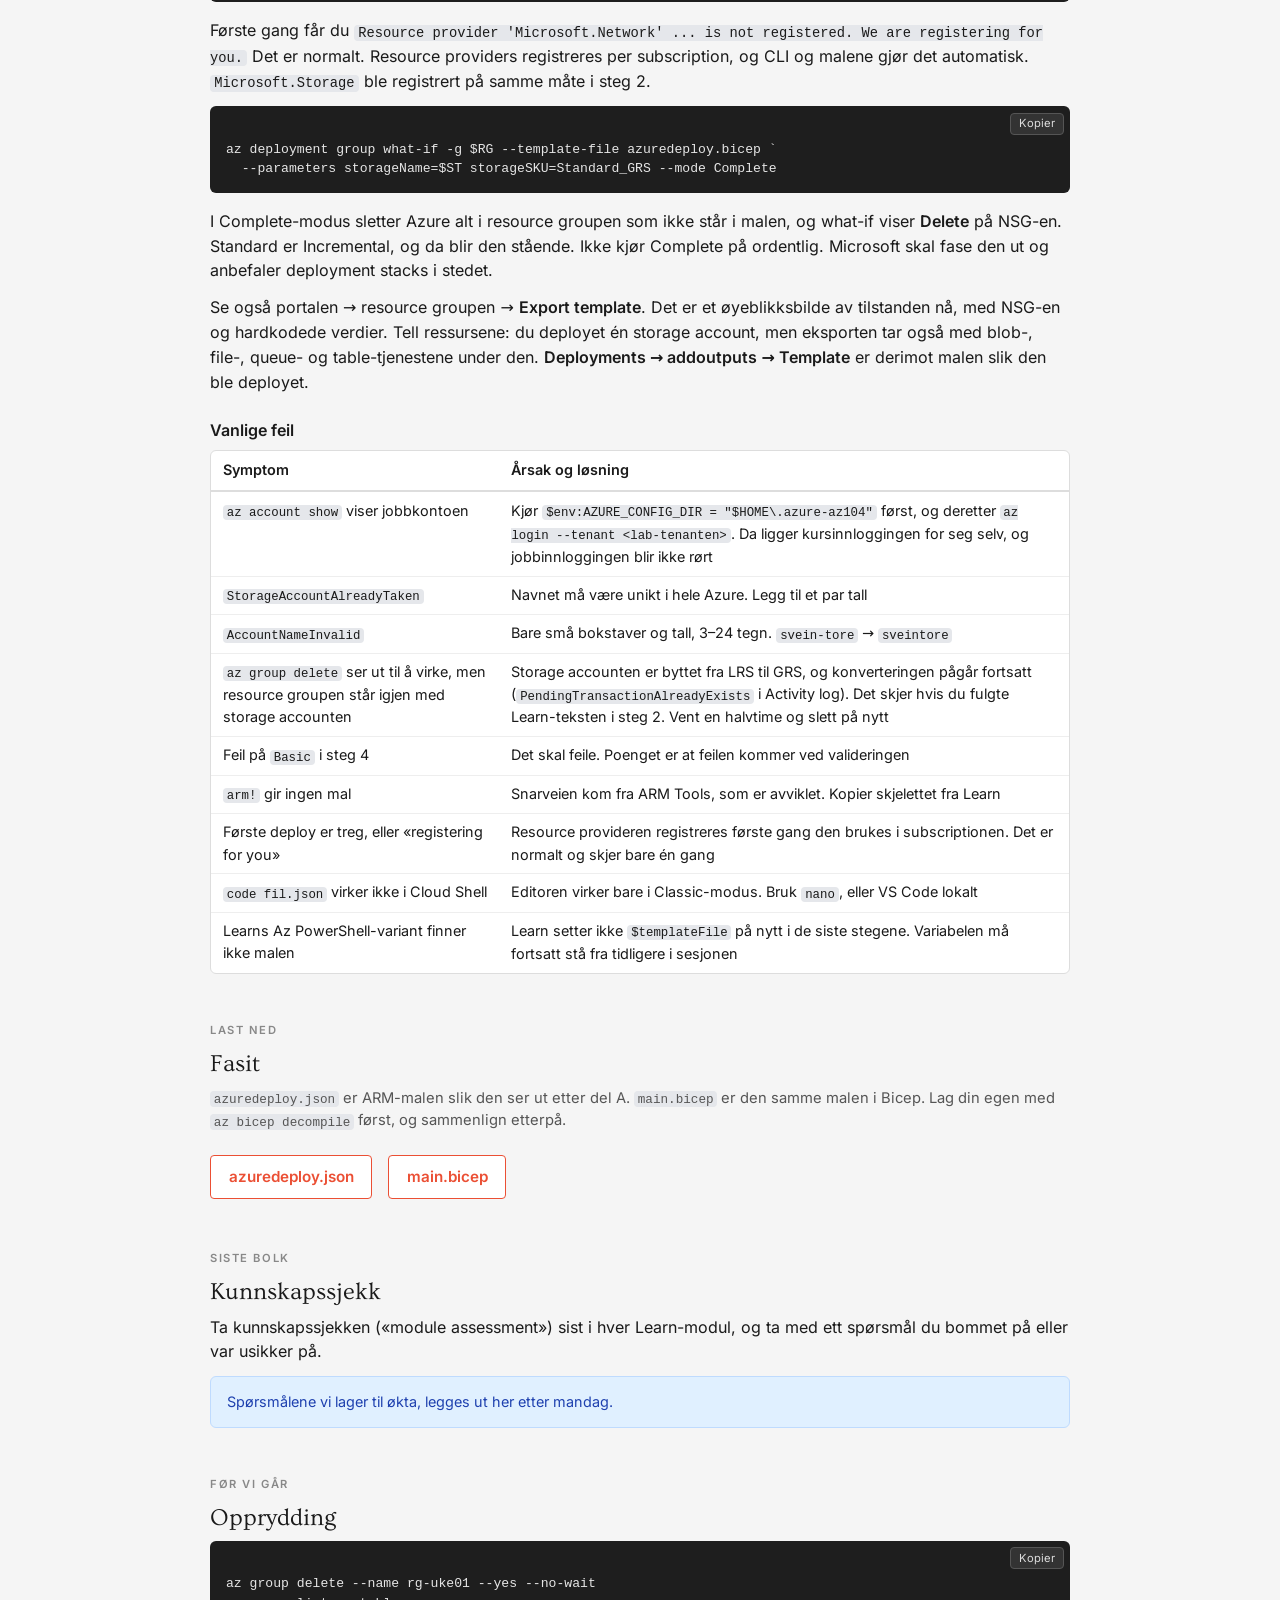
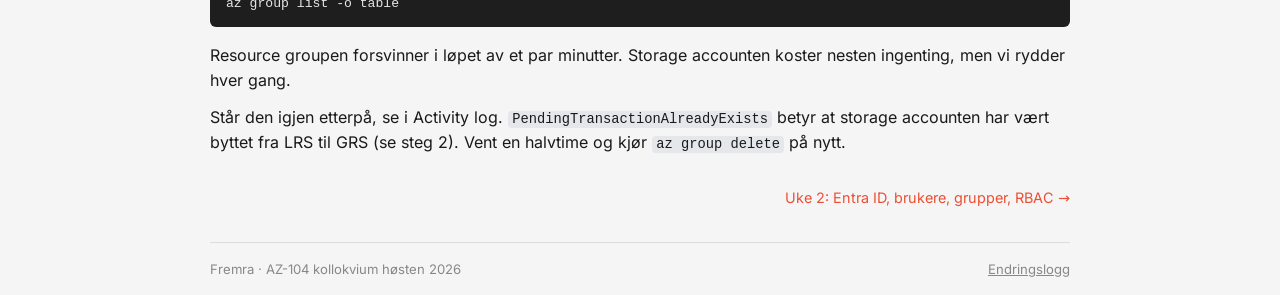
==== commit 723ff2c8: "Uke 1: JSON for steg 2–5, tydeligere GRS-boks, Learn-lenker i ny fane" ====
--- a/uke-01/index.html
+++ b/uke-01/index.html
@@ -76,15 +76,15 @@
 
   <h3>Microsoft Learn · i økta</h3>
   <p>
-    Læringsstien <a href="https://learn.microsoft.com/en-us/training/paths/az-104-administrator-prerequisites/">AZ-104: Prerequisites for Azure administrators</a>, modul 1–2.
+    Læringsstien <a target="_blank" rel="noopener" href="https://learn.microsoft.com/en-us/training/paths/az-104-administrator-prerequisites/">AZ-104: Prerequisites for Azure administrators</a>, modul 1–2.
     Vi gjør modulene sammen, og temaeieren har kjørt dem gjennom på forhånd. Les gjerne gjennom dem før økta.
   </p>
   <div class="table-wrap">
     <table>
       <thead><tr><th>Modul</th><th class="tall">Min</th><th class="tall">Øvelser</th></tr></thead>
       <tbody>
-        <tr><td><a href="https://learn.microsoft.com/en-us/training/modules/intro-to-azure-cloud-shell/">Introduction to Azure Cloud Shell</a></td><td class="tall">20</td><td class="tall">–</td></tr>
-        <tr><td><a href="https://learn.microsoft.com/en-us/training/modules/create-azure-resource-manager-template-vs-code/">Deploy Azure infrastructure by using JSON ARM templates</a></td><td class="tall">43</td><td class="tall">2</td></tr>
+        <tr><td><a target="_blank" rel="noopener" href="https://learn.microsoft.com/en-us/training/modules/intro-to-azure-cloud-shell/">Introduction to Azure Cloud Shell</a></td><td class="tall">20</td><td class="tall">–</td></tr>
+        <tr><td><a target="_blank" rel="noopener" href="https://learn.microsoft.com/en-us/training/modules/create-azure-resource-manager-template-vs-code/">Deploy Azure infrastructure by using JSON ARM templates</a></td><td class="tall">43</td><td class="tall">2</td></tr>
       </tbody>
       <tfoot><tr><td>2 moduler</td><td class="tall">63</td><td></td></tr></tfoot>
     </table>
@@ -100,7 +100,7 @@
   <h2>ARM-mal og Bicep</h2>
   <p class="section-lead">
     Del A er øvelsene i Learn-modulen
-    <a href="https://learn.microsoft.com/en-us/training/modules/create-azure-resource-manager-template-vs-code/">Deploy Azure infrastructure by using JSON ARM templates</a>.
+    <a target="_blank" rel="noopener" href="https://learn.microsoft.com/en-us/training/modules/create-azure-resource-manager-template-vs-code/">Deploy Azure infrastructure by using JSON ARM templates</a>.
     Del B tar den samme malen over i Bicep. Planen sier at alle labber skal bygges med Bicep,
     og det begynner her. Fasiten ligger <a href="#fasit">under labben</a>.
   </p>
@@ -210,7 +210,7 @@
   </p>
   <p>
     Steg 1 og 2 følger Learn-øvelsen
-    <a href="https://learn.microsoft.com/en-us/training/modules/create-azure-resource-manager-template-vs-code/3-exercise-create-and-deploy-template">Create and deploy an Azure Resource Manager template</a>.
+    <a target="_blank" rel="noopener" href="https://learn.microsoft.com/en-us/training/modules/create-azure-resource-manager-template-vs-code/3-exercise-create-and-deploy-template">Create and deploy an Azure Resource Manager template</a>.
   </p>
   <p>
     Lag en mappe til labben og åpne den i VS Code. Bli i det samme vinduet, for variablene dine ligger der.
@@ -221,7 +221,6 @@
   <p>
     Virker ikke <code>code</code>, åpner du mappa fra VS Code med <b>File → Open Folder</b>.
     Lag så en ny fil med navnet <code>azuredeploy.json</code>, lim inn skjelettet under og lagre.
-    Learn ber deg skrive <code>arm!</code> for å få det fram, men den snarveien virker ikke lenger.
   </p>
 <pre><code>{
   "$schema": "https://schema.management.azure.com/schemas/2019-04-01/deploymentTemplate.json#",
@@ -251,15 +250,34 @@
     og Resource Manager sørger for at det blir slik.
   </p>
   <p>
-    Legg til storage account-ressursen fra Learn-øvelsen under <code>resources</code>, men gjør <b>to</b> endringer: bytt <code>storageaccount1</code>
-    med navnet du satte i <code>$ST</code>, og bytt <code>Standard_LRS</code> med <code>Standard_GRS</code>.
-  </p>
+    Bytt ut <code>"resources": [],</code> i malen med blokken under. Den er lik Learns, med <b>to</b> endringer:
+    navnet er ditt eget i stedet for <code>storageaccount1</code>, og SKU-en er <code>Standard_GRS</code> i stedet
+    for <code>Standard_LRS</code>. Skriv inn det samme navnet som du satte i <code>$ST</code>, begge steder.
+  </p>
+<pre><code>  "resources": [
+    {
+      "type": "Microsoft.Storage/storageAccounts",
+      "apiVersion": "2025-01-01",
+      "name": "st&lt;fornavn&gt;uke01",
+      "tags": {
+        "displayName": "st&lt;fornavn&gt;uke01"
+      },
+      "location": "[resourceGroup().location]",
+      "kind": "StorageV2",
+      "sku": {
+        "name": "Standard_GRS"
+      }
+    }
+  ],</code></pre>
+  <p>Lagre fila og deploy:</p>
 <pre><code>az deployment group create -g $RG --name addstorage-$today --template-file azuredeploy.json</code></pre>
   <div class="callout warn">
     <h3>Hvorfor GRS allerede her</h3>
-    Learn bytter fra LRS til GRS i steg 4. Det er en geo-konvertering, og så lenge den pågår, kan
-    ikke storage accounten slettes (<code>PendingTransactionAlreadyExists</code>). I testen 29.09 var slettingen
-    blokkert i nesten en halvtime. Med GRS fra starten blir det ingen konvertering.
+    Learn oppretter storage accounten som <code>Standard_LRS</code> her, og deployer den på nytt med
+    <code>storageSKU=Standard_GRS</code> i steg 4. Det byttet er en geo-konvertering, og så lenge den pågår,
+    kan ikke storage accounten slettes. <code>az group delete</code> i oppryddingen ser da ut til å virke,
+    men resource groupen blir stående, med <code>PendingTransactionAlreadyExists</code> i Activity log.
+    I testen 29.09 var slettingen blokkert i nesten en halvtime. Med GRS fra starten blir det ingen konvertering.
   </div>
 
   <h4>3. Parameter for navnet</h4>
@@ -269,9 +287,25 @@
   </p>
   <p>
     Steg 3–5 følger Learn-øvelsen
-    <a href="https://learn.microsoft.com/en-us/training/modules/create-azure-resource-manager-template-vs-code/5-exercise-parameters-output">Add parameters and outputs to your Azure Resource Manager template</a>.
-    Legg til parameteren <code>storageName</code> slik Learn viser, og deploy:
-  </p>
+    <a target="_blank" rel="noopener" href="https://learn.microsoft.com/en-us/training/modules/create-azure-resource-manager-template-vs-code/5-exercise-parameters-output">Add parameters and outputs to your Azure Resource Manager template</a>.
+    Bytt ut <code>"parameters": {},</code> i malen med dette:
+  </p>
+<pre><code>  "parameters": {
+    "storageName": {
+      "type": "string",
+      "minLength": 3,
+      "maxLength": 24,
+      "metadata": {
+        "description": "The name of the Azure storage resource"
+      }
+    }
+  },</code></pre>
+  <p>Bruk så parameteren i ressursen, i stedet for navnet du skrev inn i steg 2:</p>
+<pre><code>      "name": "[parameters('storageName')]",
+      "tags": {
+        "displayName": "[parameters('storageName')]"
+      },</code></pre>
+  <p>Lagre fila og deploy. Navnet gir du nå i kommandoen:</p>
 <pre><code>az deployment group create -g $RG --name addnameparameter-$today `
   --template-file azuredeploy.json --parameters storageName=$ST</code></pre>
   <p>
@@ -285,6 +319,28 @@
     <code>defaultValue</code> gjør parameteren valgfri. En verdi utenfor lista stoppes ved valideringen,
     før noe endres i Azure.
   </p>
+  <p>
+    Legg til en parameter til i <code>parameters</code>, etter <code>storageName</code>. Husk komma mellom de to.
+  </p>
+<pre><code>    "storageSKU": {
+      "type": "string",
+      "defaultValue": "Standard_LRS",
+      "allowedValues": [
+        "Standard_LRS",
+        "Standard_GRS",
+        "Standard_RAGRS",
+        "Standard_ZRS",
+        "Premium_LRS",
+        "Premium_ZRS",
+        "Standard_GZRS",
+        "Standard_RAGZRS"
+      ]
+    }</code></pre>
+  <p>Bruk den i ressursen, i stedet for <code>Standard_GRS</code>:</p>
+<pre><code>      "sku": {
+        "name": "[parameters('storageSKU')]"
+      }</code></pre>
+  <p>Lagre fila og deploy:</p>
 <pre><code>az deployment group create -g $RG --name addSkuParameter-$today `
   --template-file azuredeploy.json --parameters storageName=$ST storageSKU=Standard_GRS</code></pre>
   <p>
@@ -298,6 +354,14 @@
     <b>Hvorfor:</b> noen verdier finnes først når ressursen er opprettet, som endepunktene til storage
     accounten. Output gir dem tilbake fra deployen, så et skript eller en annen mal kan bruke dem.
   </p>
+  <p>Bytt ut <code>"outputs": {}</code> nederst i malen med dette:</p>
+<pre><code>  "outputs": {
+    "storageEndpoint": {
+      "type": "object",
+      "value": "[reference(parameters('storageName')).primaryEndpoints]"
+    }
+  }</code></pre>
+  <p>Lagre fila og deploy:</p>
 <pre><code>az deployment group create -g $RG --name addoutputs-$today `
   --template-file azuredeploy.json --parameters storageName=$ST storageSKU=Standard_GRS `
   --query properties.outputs</code></pre>
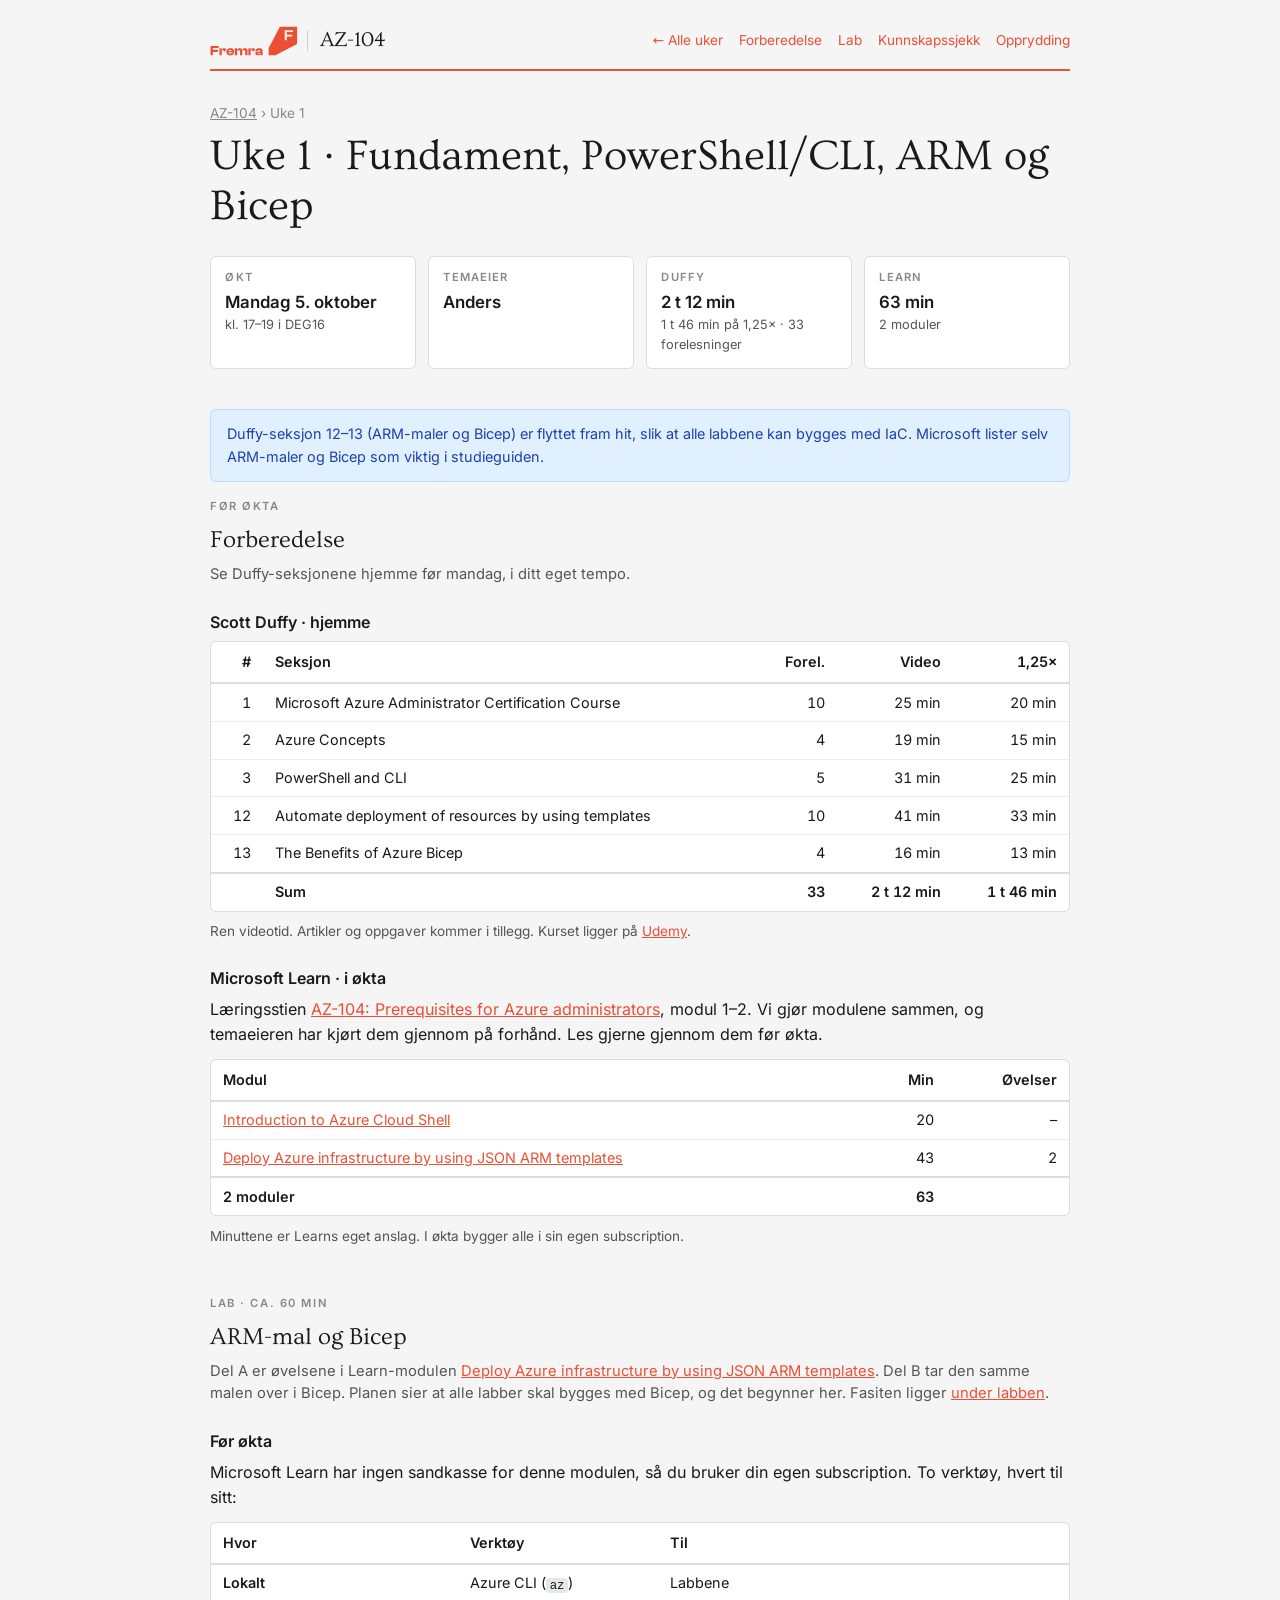
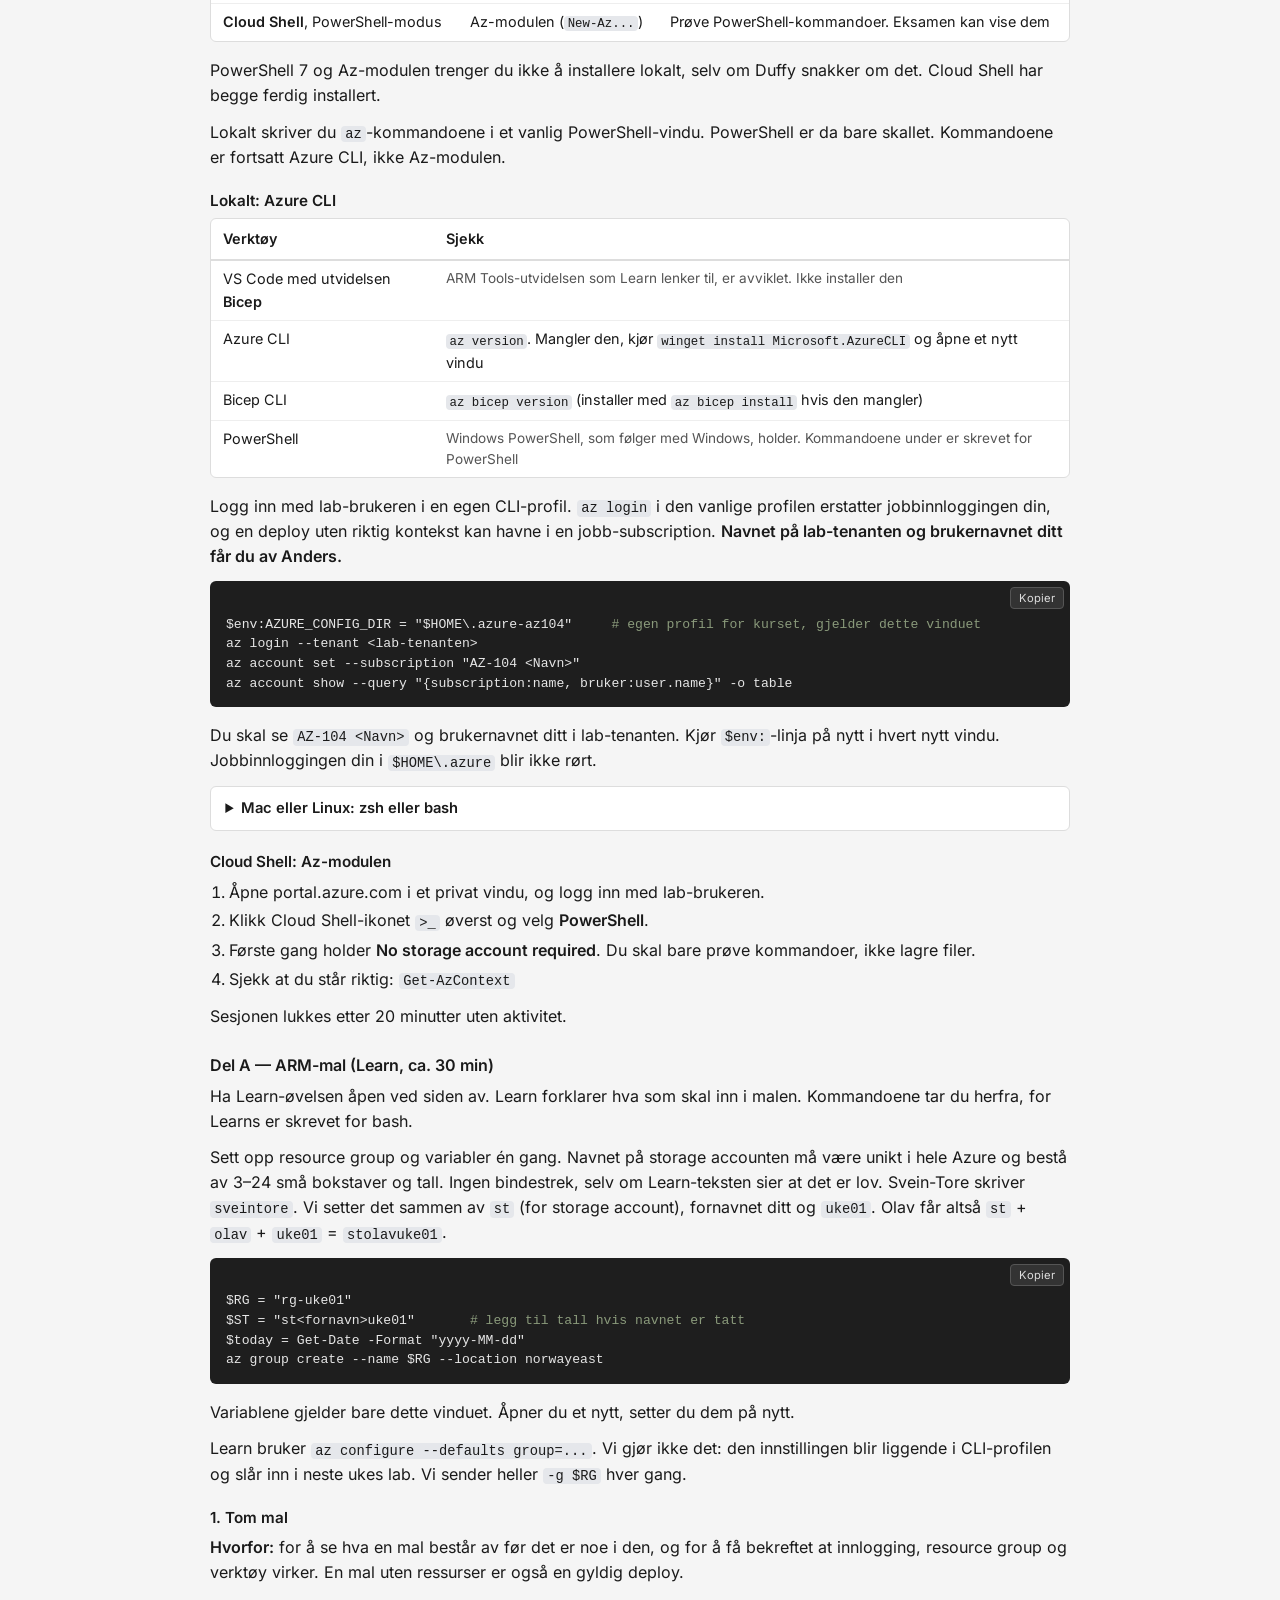
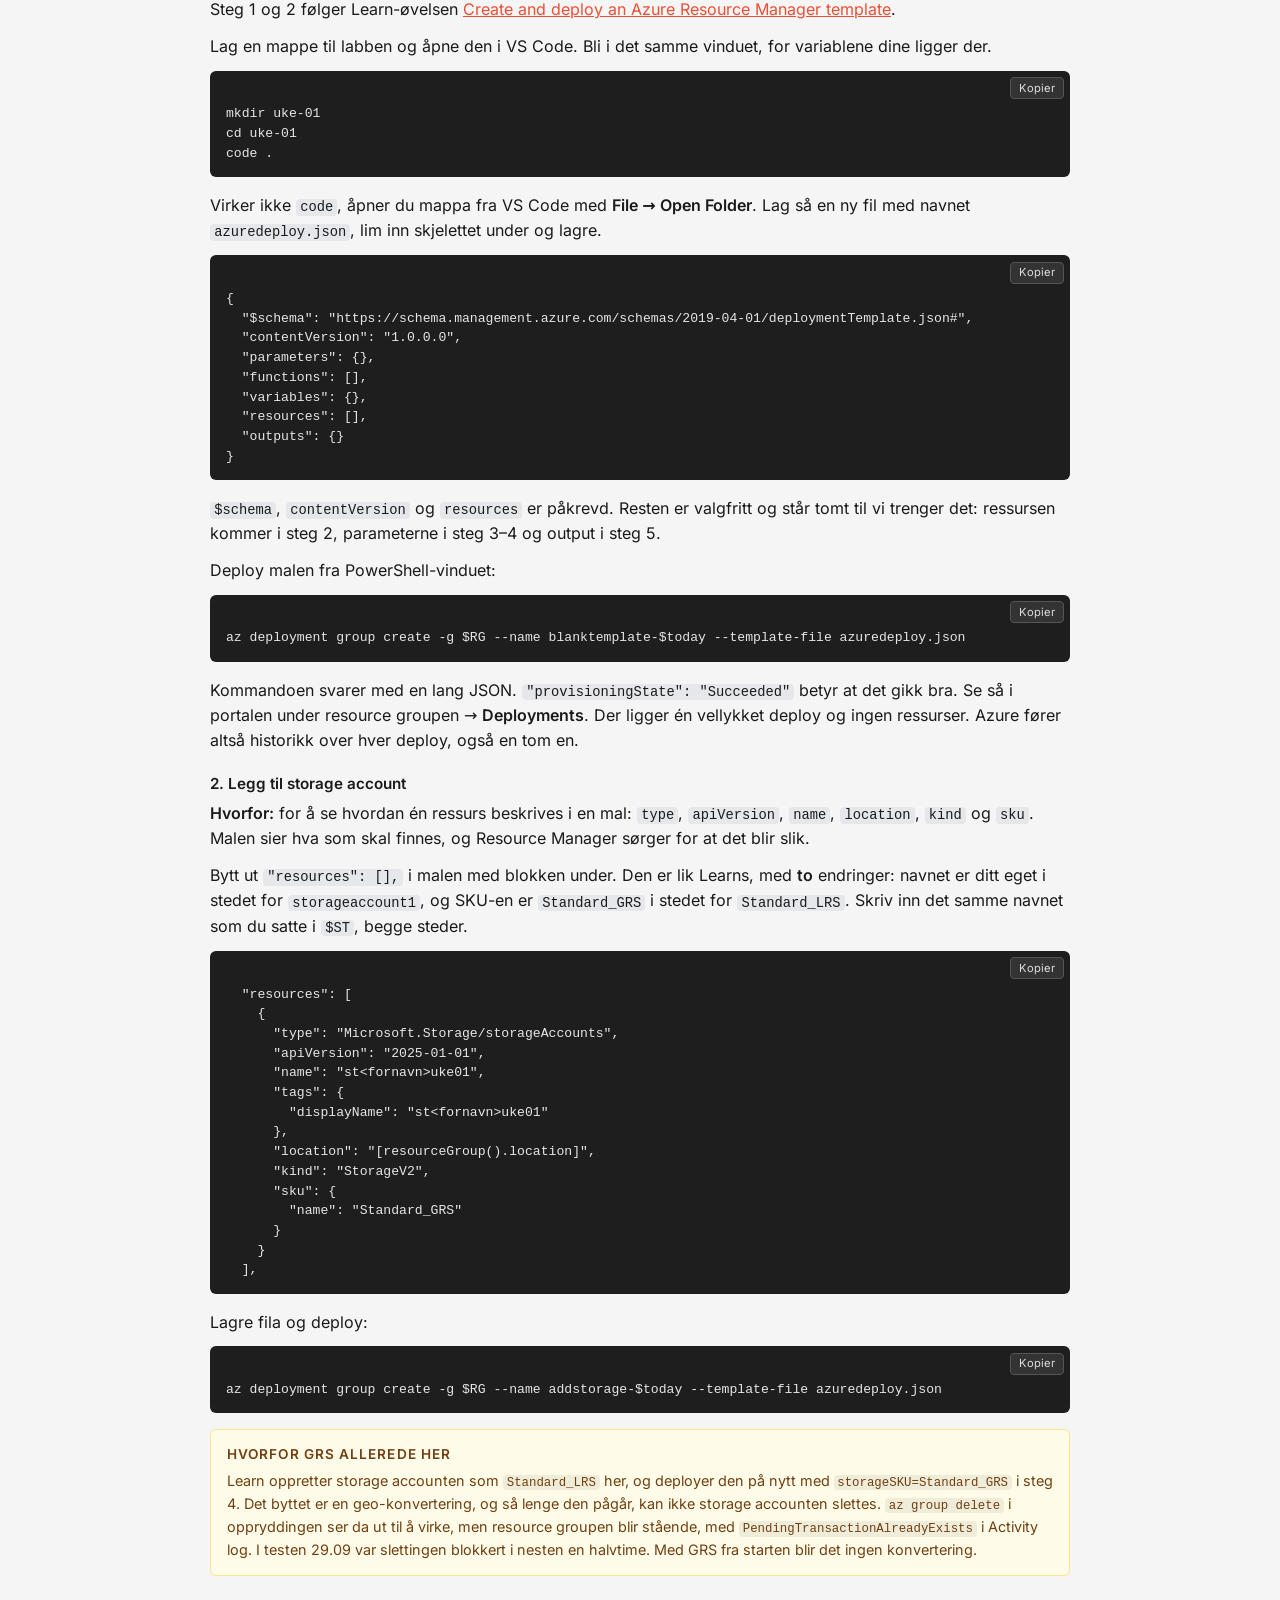
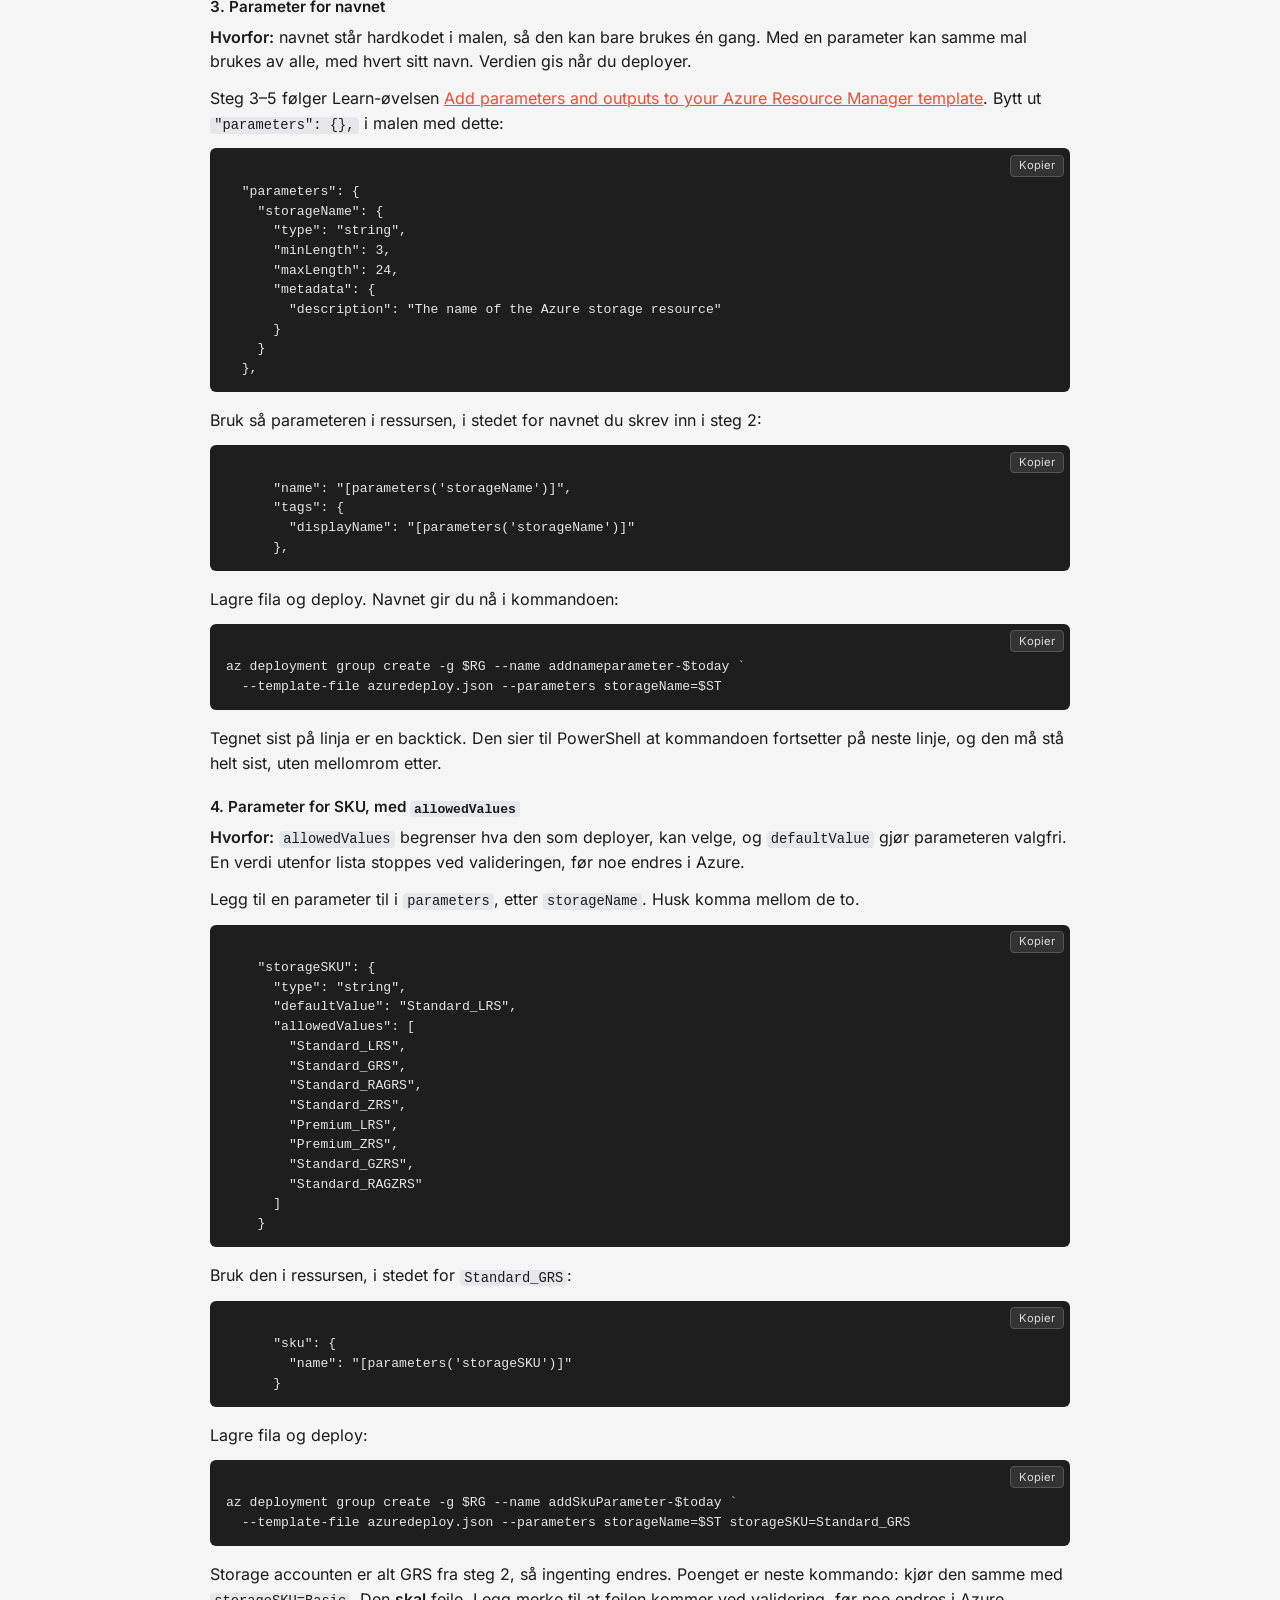
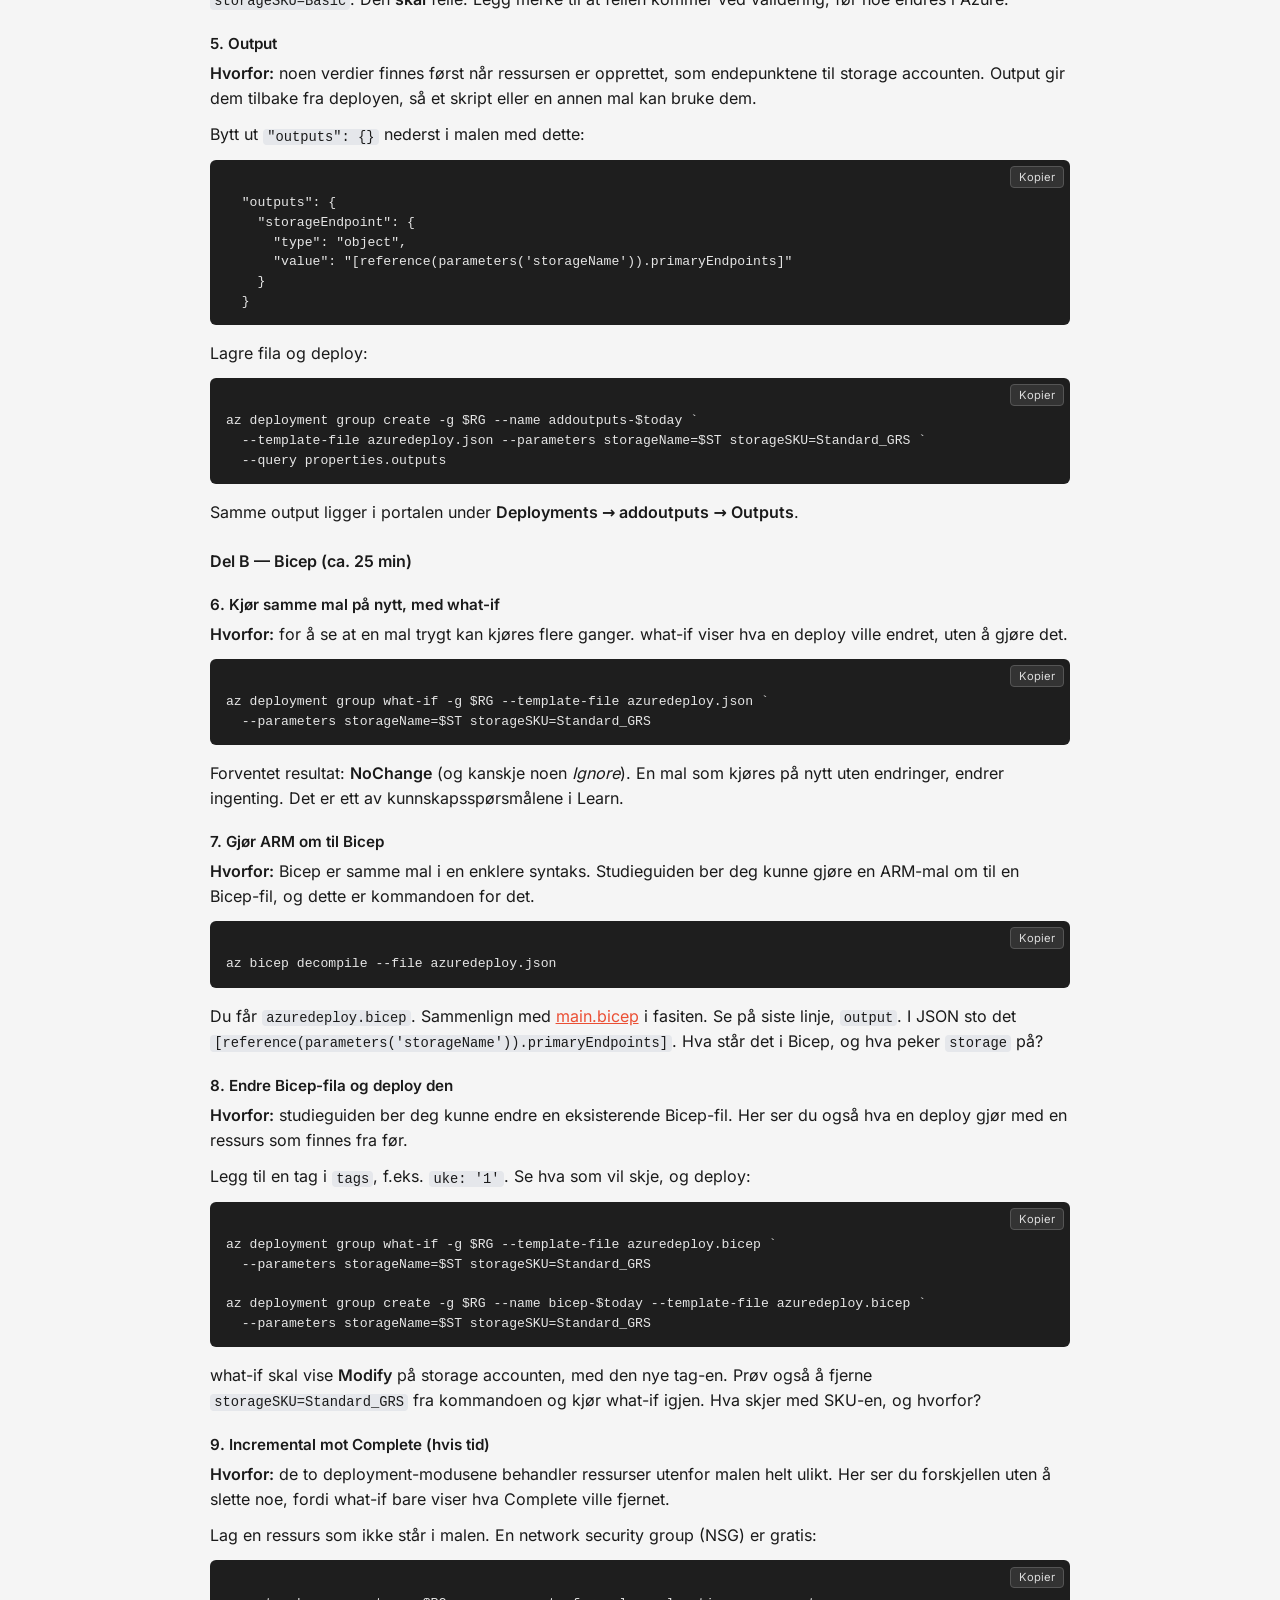
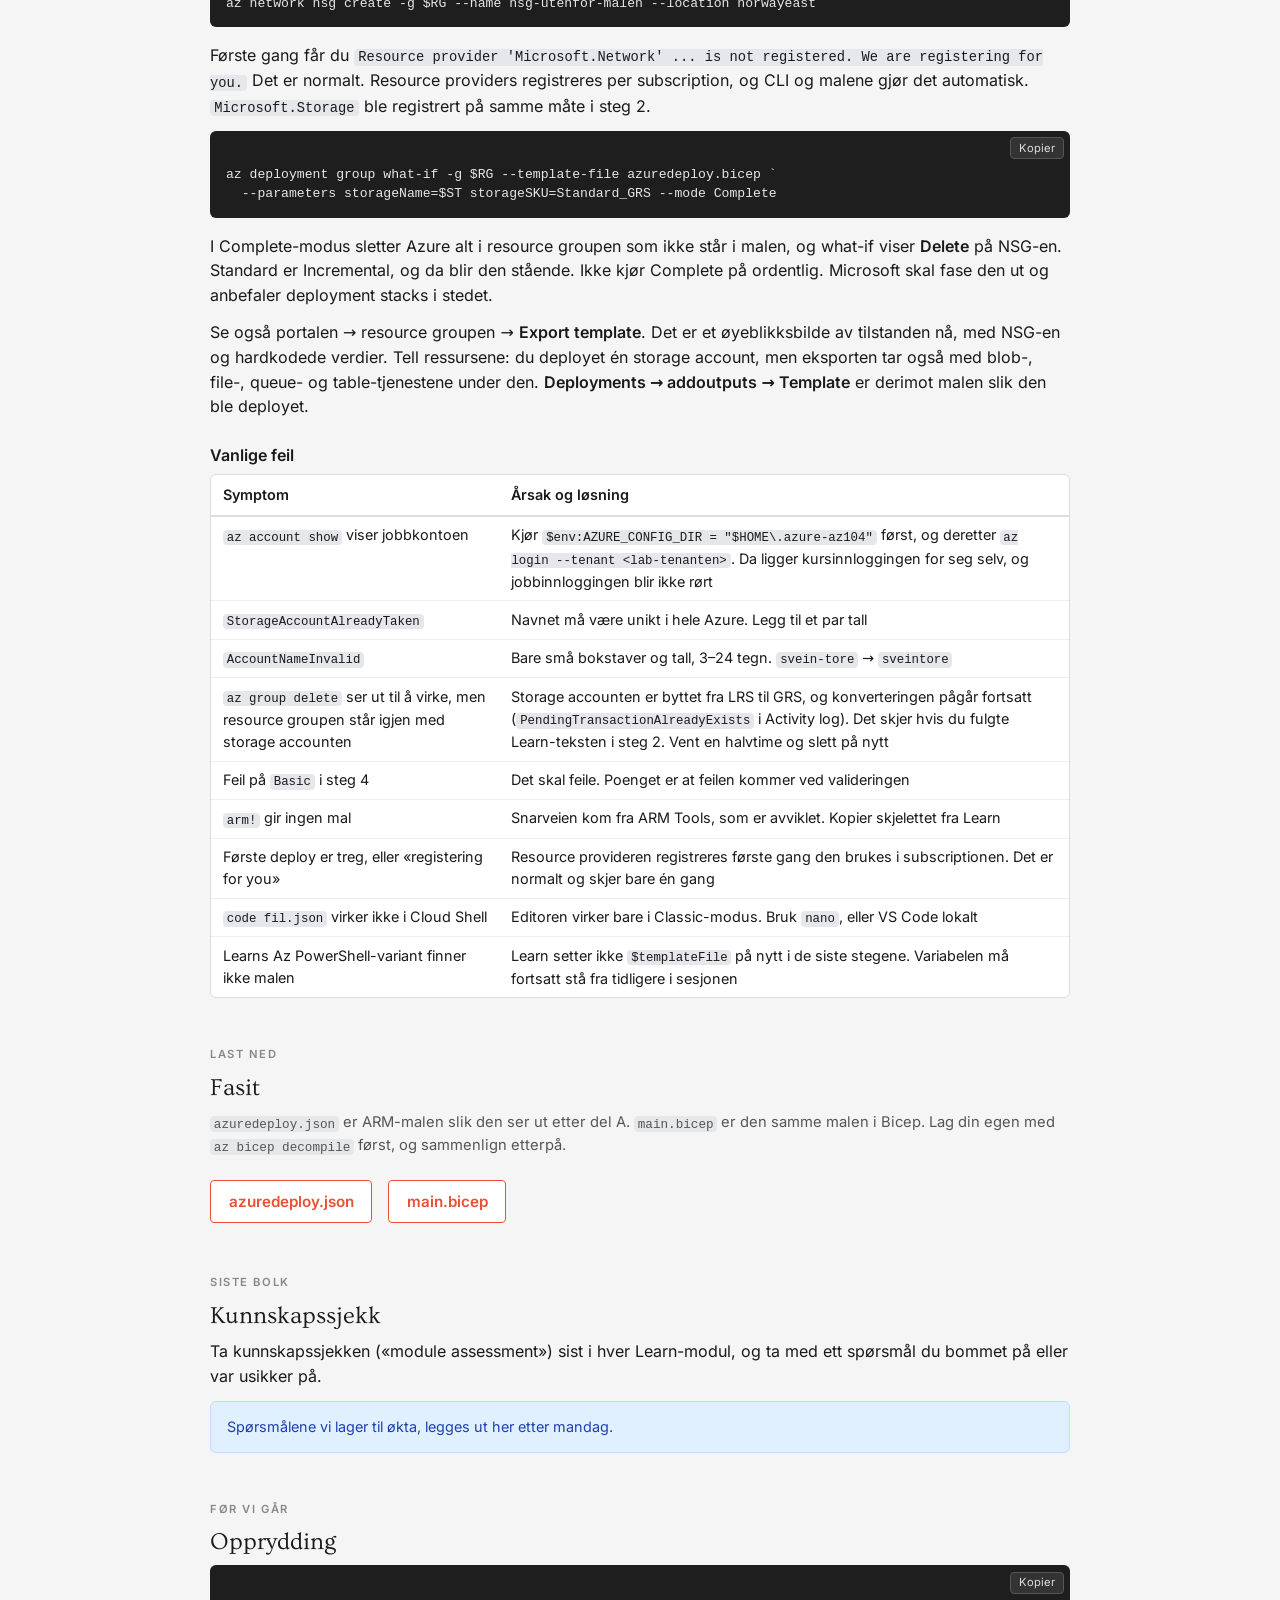
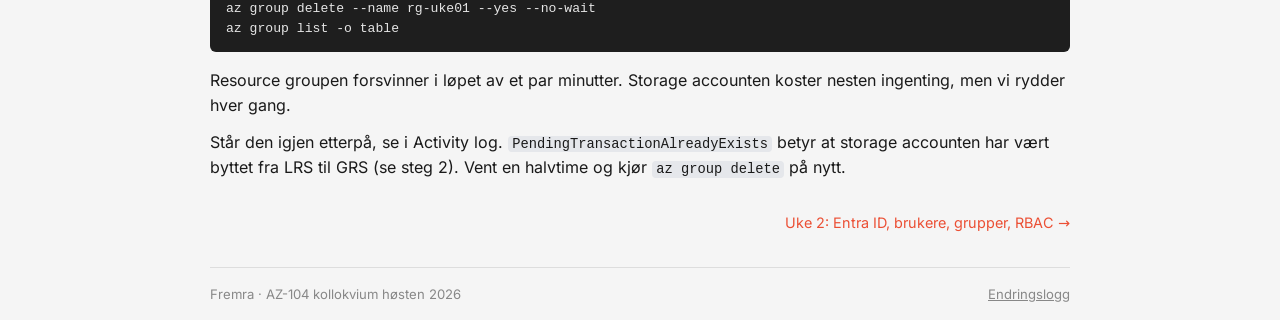
==== commit 1853b128: "Uke 1: advarsel om bindestrek i navnet, tydeligere spørsmål i steg 7" ====
--- a/uke-01/index.html
+++ b/uke-01/index.html
@@ -188,7 +188,7 @@
   </p>
   <p>
     Sett opp resource group og variabler én gang. Navnet på storage accounten må være unikt i hele Azure og
-    bestå av 3–24 små bokstaver og tall. Ingen bindestrek, så Svein-Tore skriver <code>sveintore</code>.
+    bestå av 3–24 små bokstaver og tall. Ingen bindestrek, selv om Learn-teksten sier at det er lov. Svein-Tore skriver <code>sveintore</code>.
     Vi setter det sammen av <code>st</code> (for storage account), fornavnet ditt og <code>uke01</code>.
     Olav får altså <code>st</code> + <code>olav</code> + <code>uke01</code> = <code>stolavuke01</code>.
   </p>
@@ -389,7 +389,9 @@
 <pre><code>az bicep decompile --file azuredeploy.json</code></pre>
   <p>
     Du får <code>azuredeploy.bicep</code>. Sammenlign med <a href="main.bicep">main.bicep</a> i fasiten.
-    Hvordan ble <code>[reference(parameters('storageName')).primaryEndpoints]</code> seende ut i Bicep?
+    Se på siste linje, <code>output</code>. I JSON sto det
+    <code>[reference(parameters('storageName')).primaryEndpoints]</code>. Hva står det i Bicep, og hva
+    peker <code>storage</code> på?
   </p>
 
   <h4>8. Endre Bicep-fila og deploy den</h4>
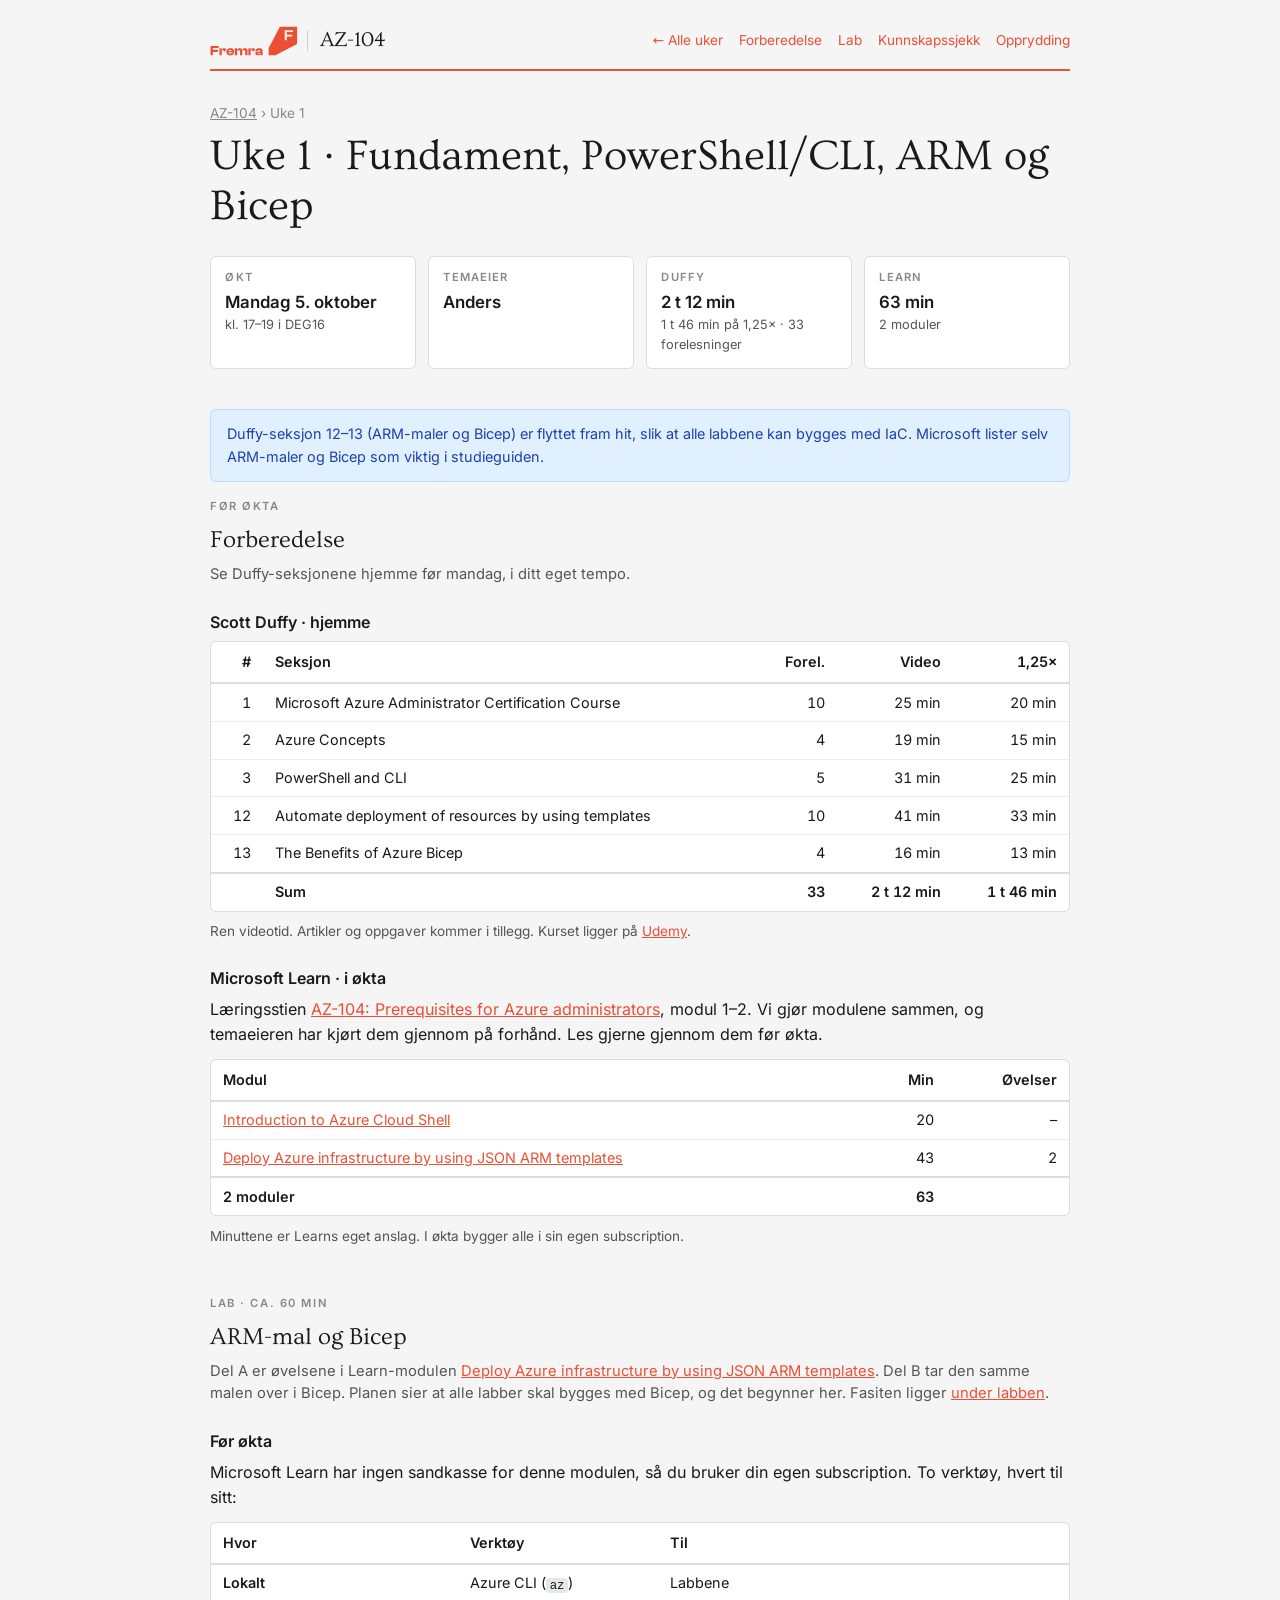
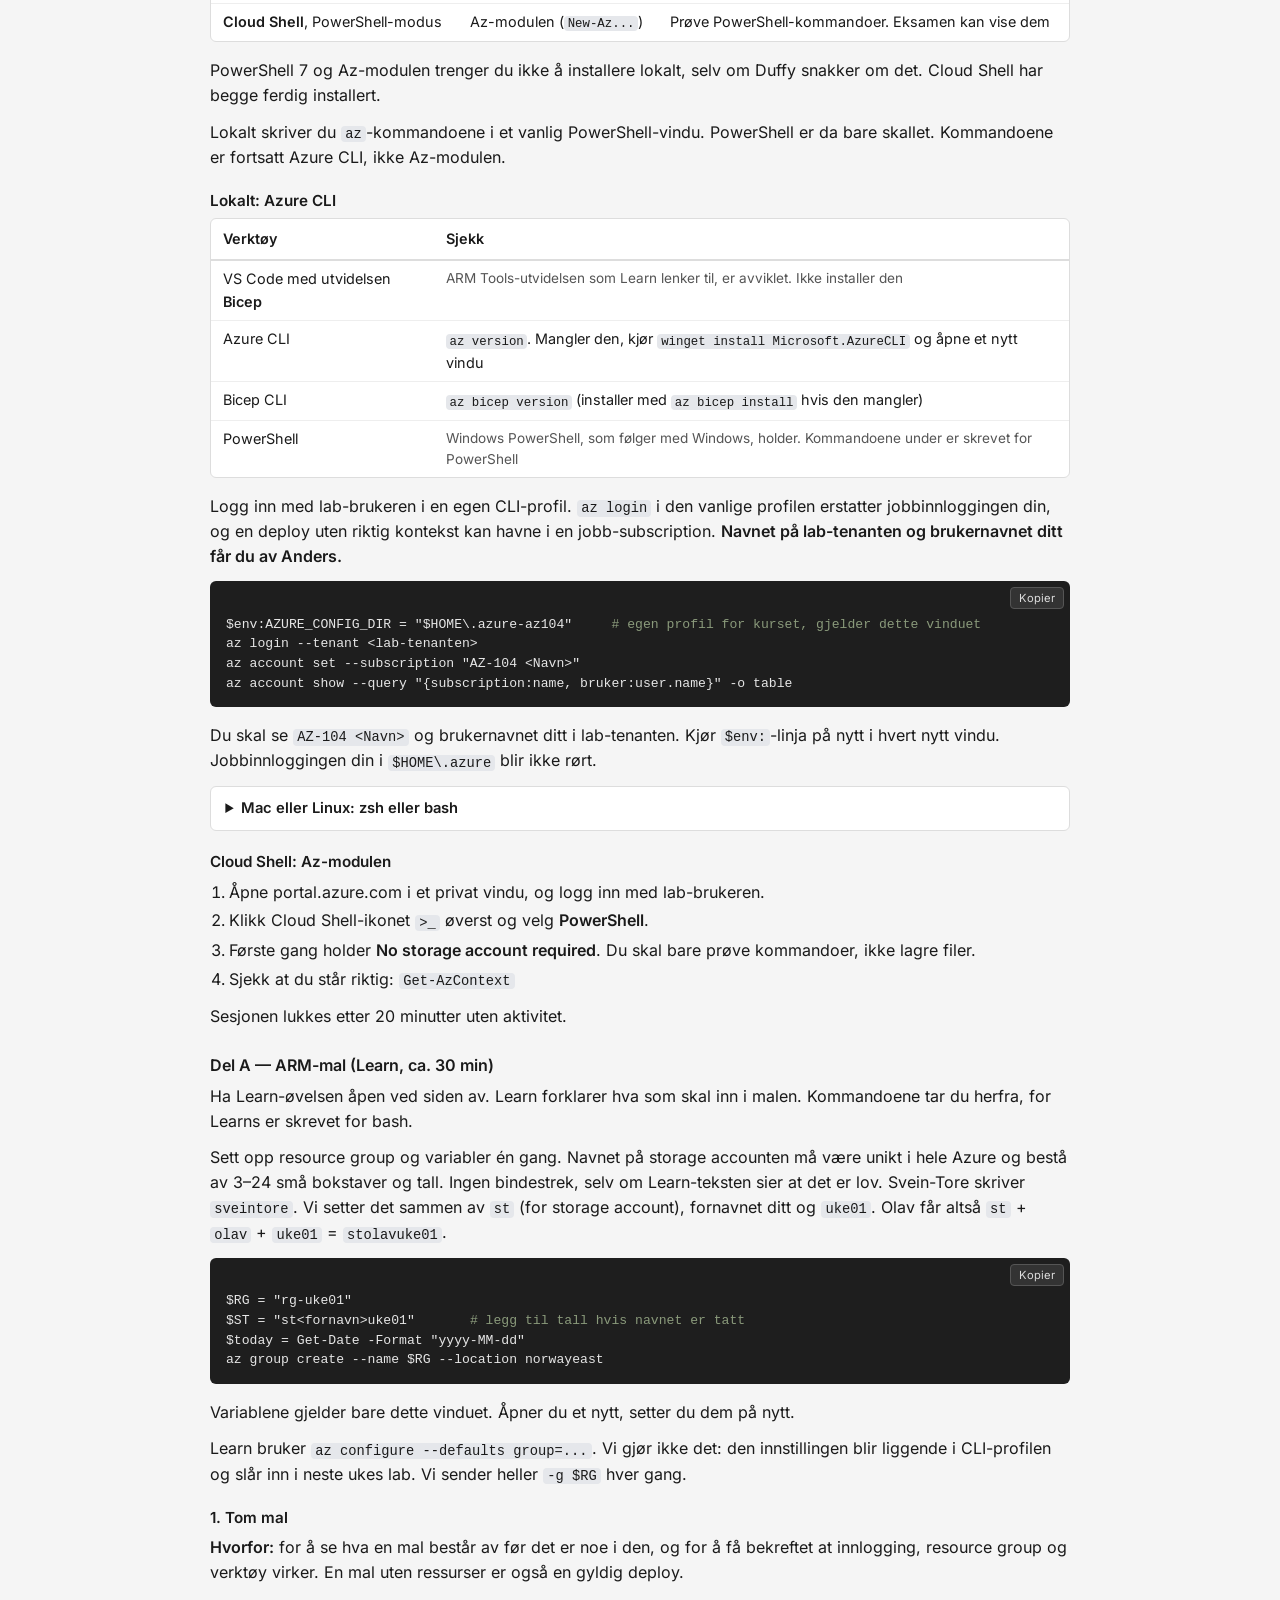
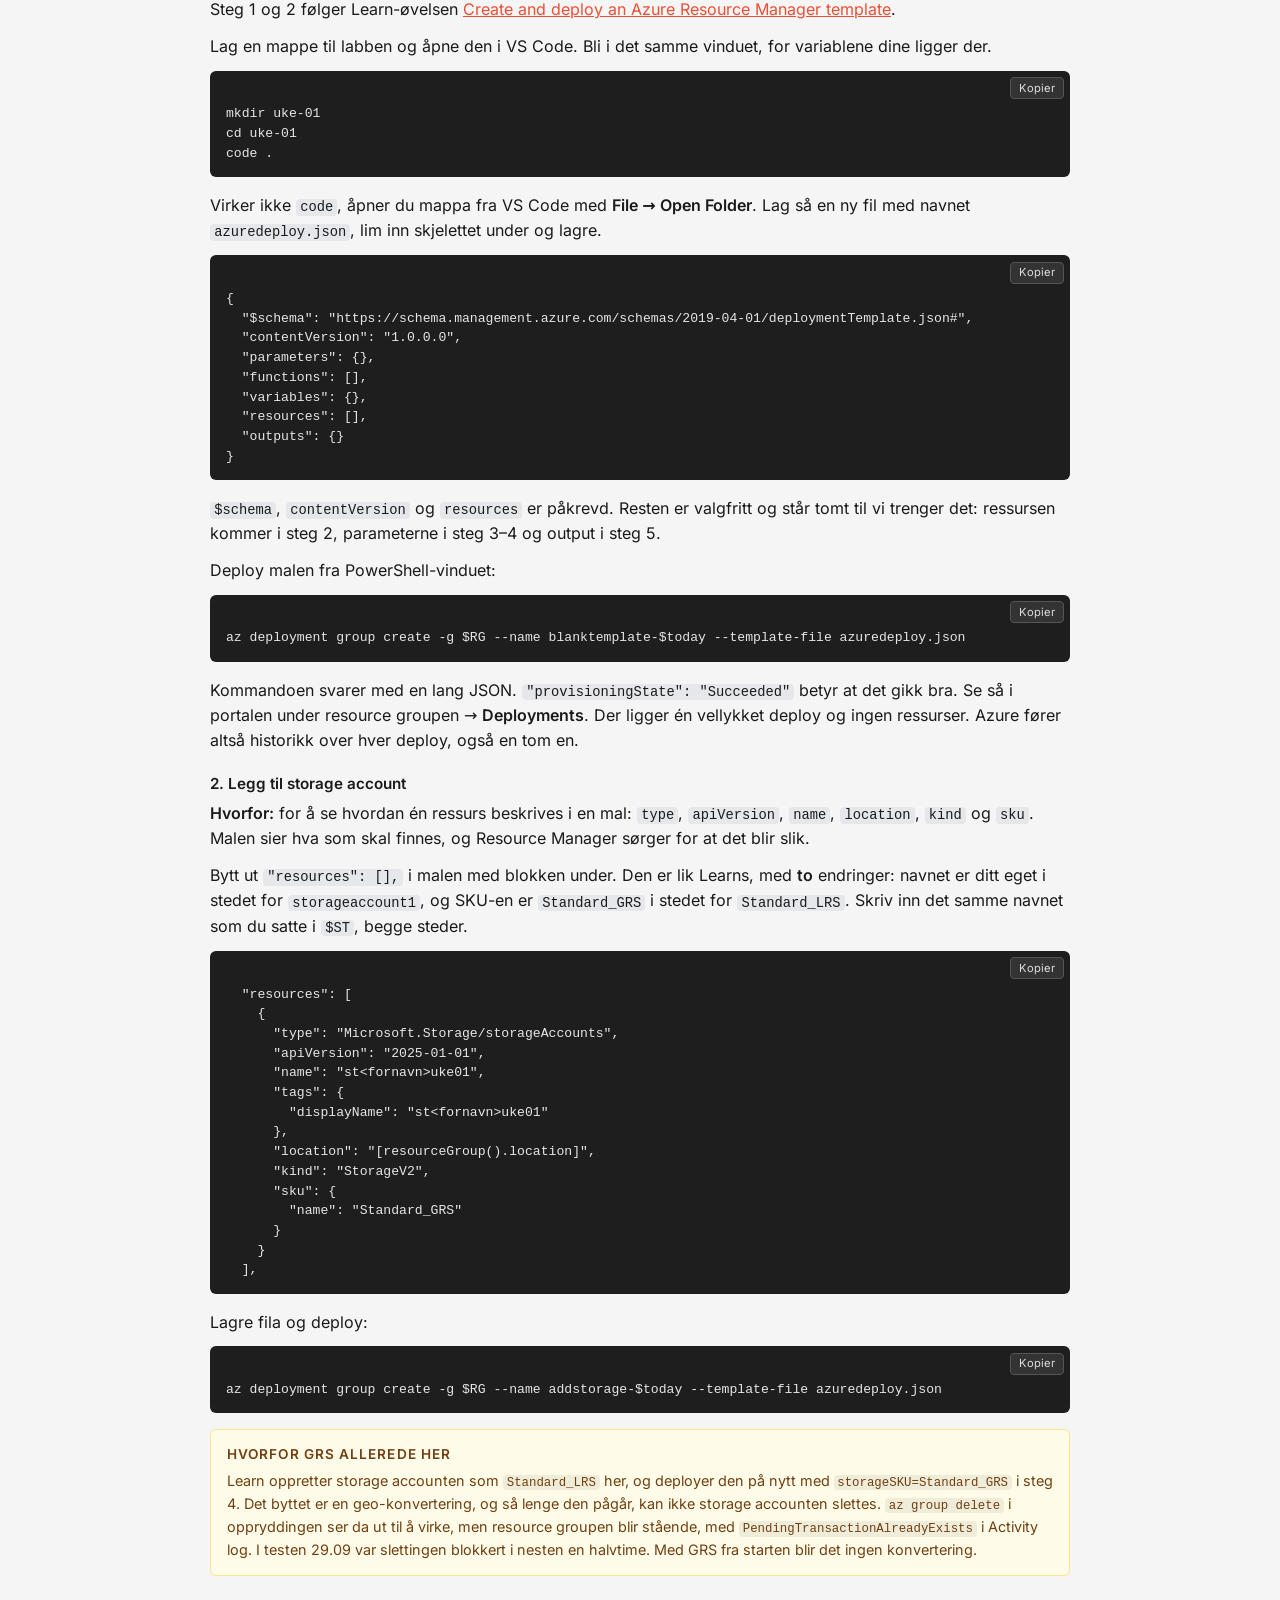
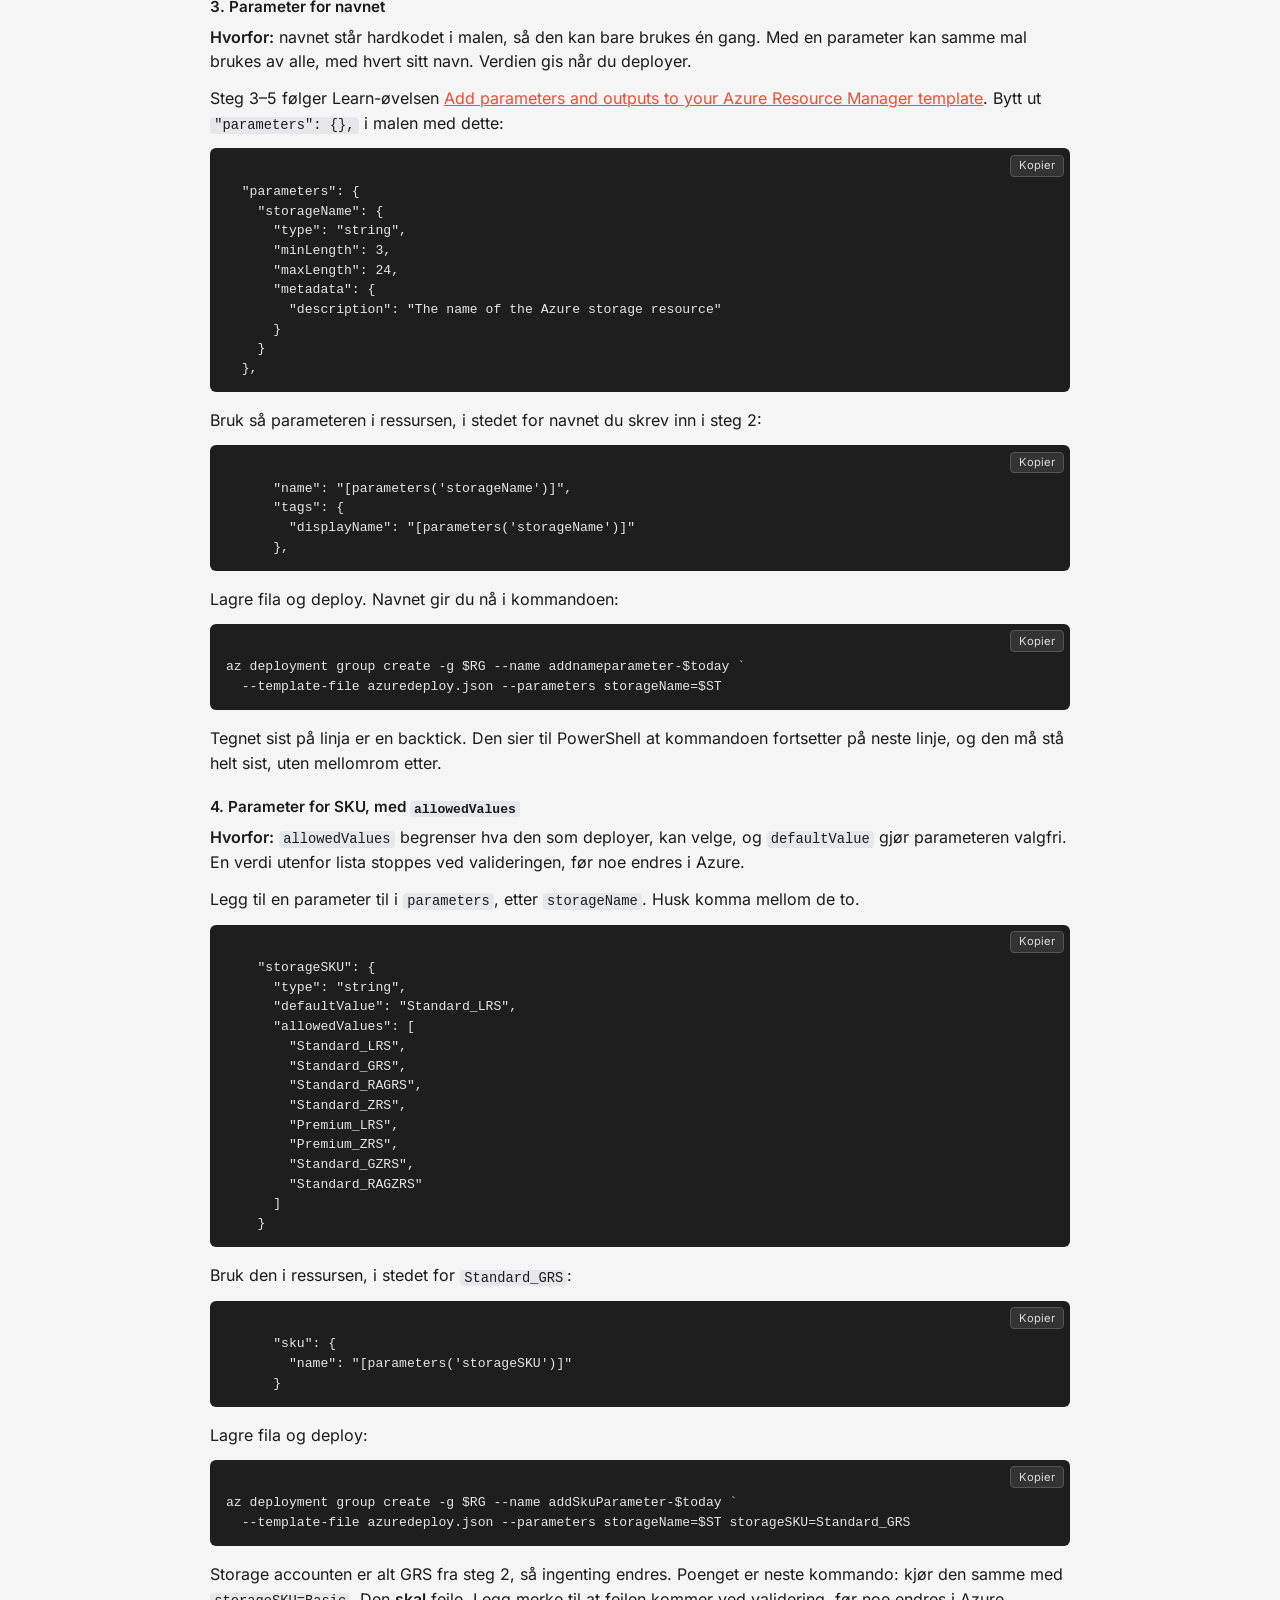
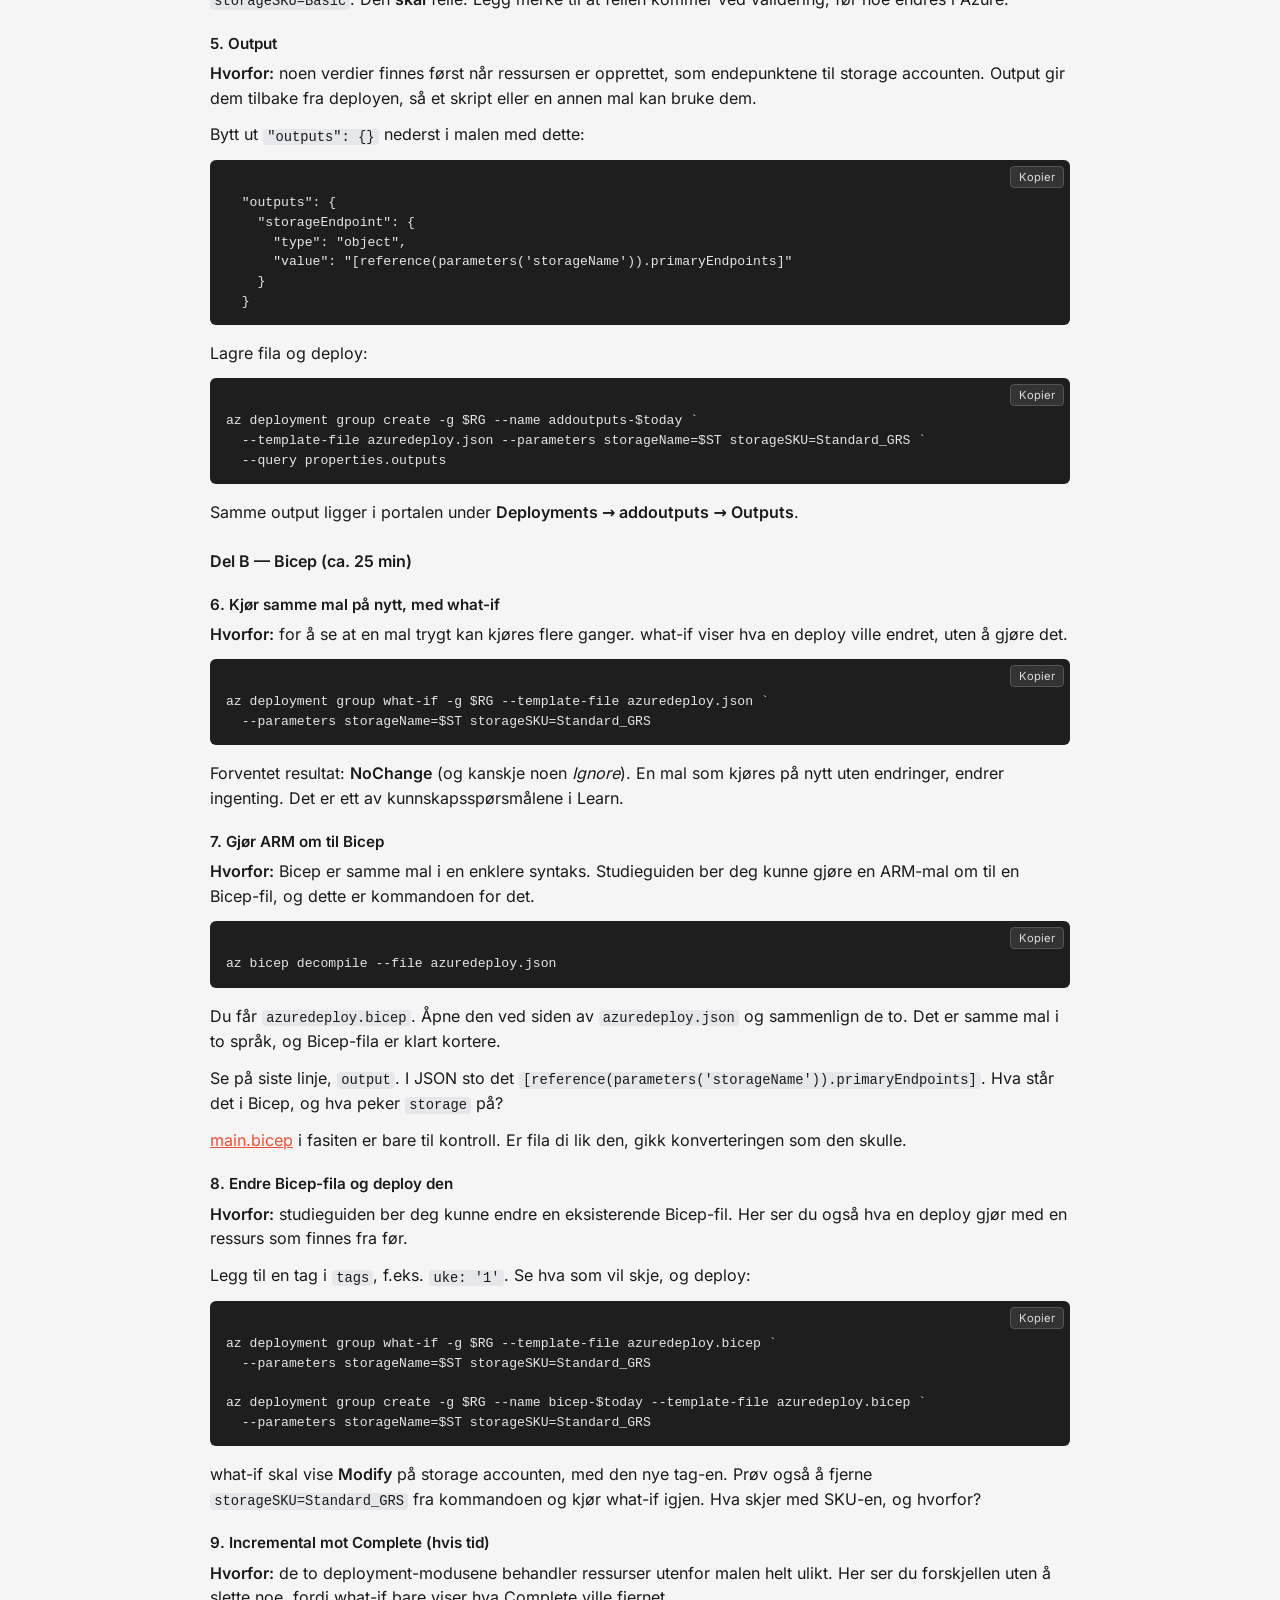
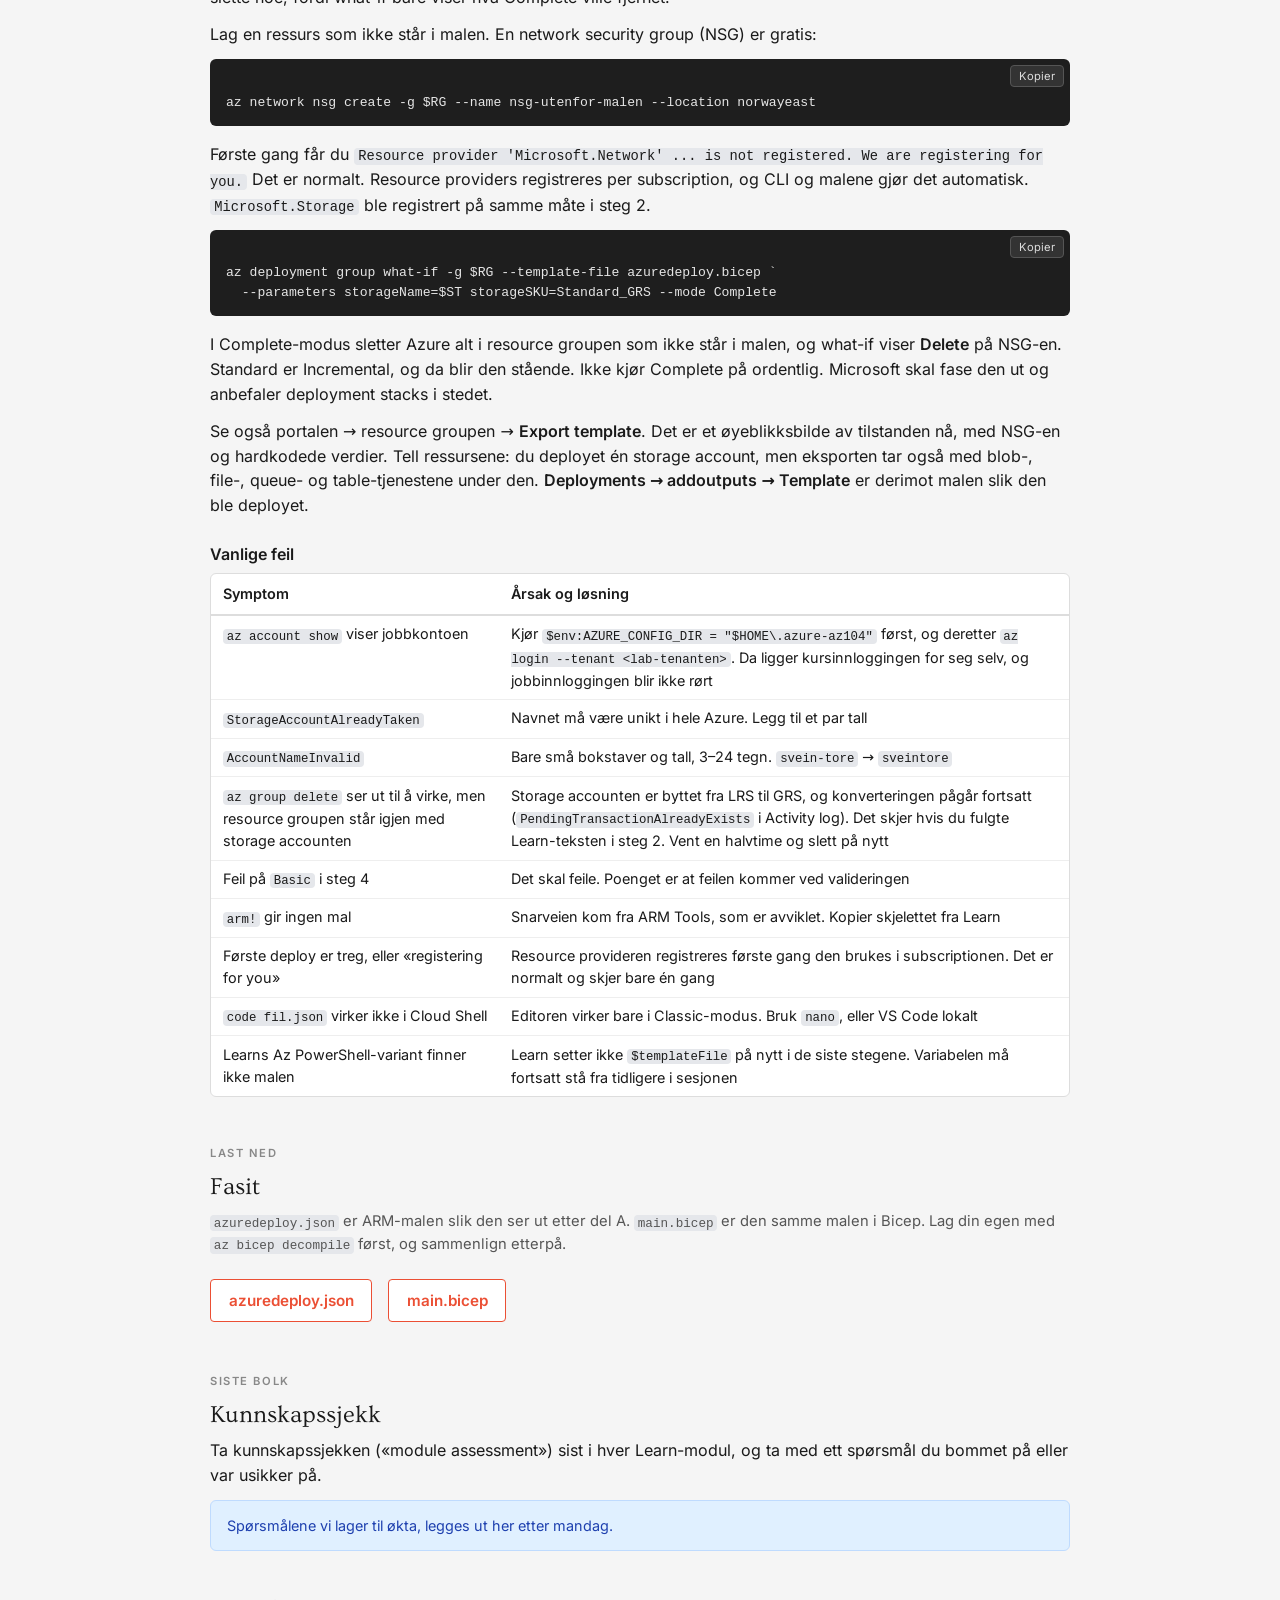
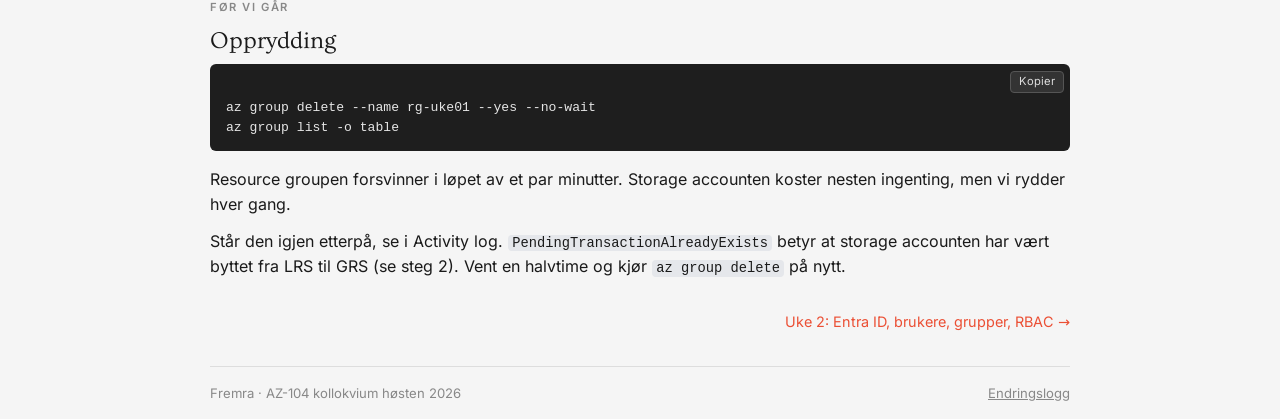
==== commit f51a4f97: "Uke 1: steg 7 sammenligner JSON med Bicep" ====
--- a/uke-01/index.html
+++ b/uke-01/index.html
@@ -388,10 +388,17 @@
   </p>
 <pre><code>az bicep decompile --file azuredeploy.json</code></pre>
   <p>
-    Du får <code>azuredeploy.bicep</code>. Sammenlign med <a href="main.bicep">main.bicep</a> i fasiten.
+    Du får <code>azuredeploy.bicep</code>. Åpne den ved siden av <code>azuredeploy.json</code> og sammenlign
+    de to. Det er samme mal i to språk, og Bicep-fila er klart kortere.
+  </p>
+  <p>
     Se på siste linje, <code>output</code>. I JSON sto det
     <code>[reference(parameters('storageName')).primaryEndpoints]</code>. Hva står det i Bicep, og hva
     peker <code>storage</code> på?
+  </p>
+  <p>
+    <a href="main.bicep">main.bicep</a> i fasiten er bare til kontroll. Er fila di lik den, gikk
+    konverteringen som den skulle.
   </p>
 
   <h4>8. Endre Bicep-fila og deploy den</h4>
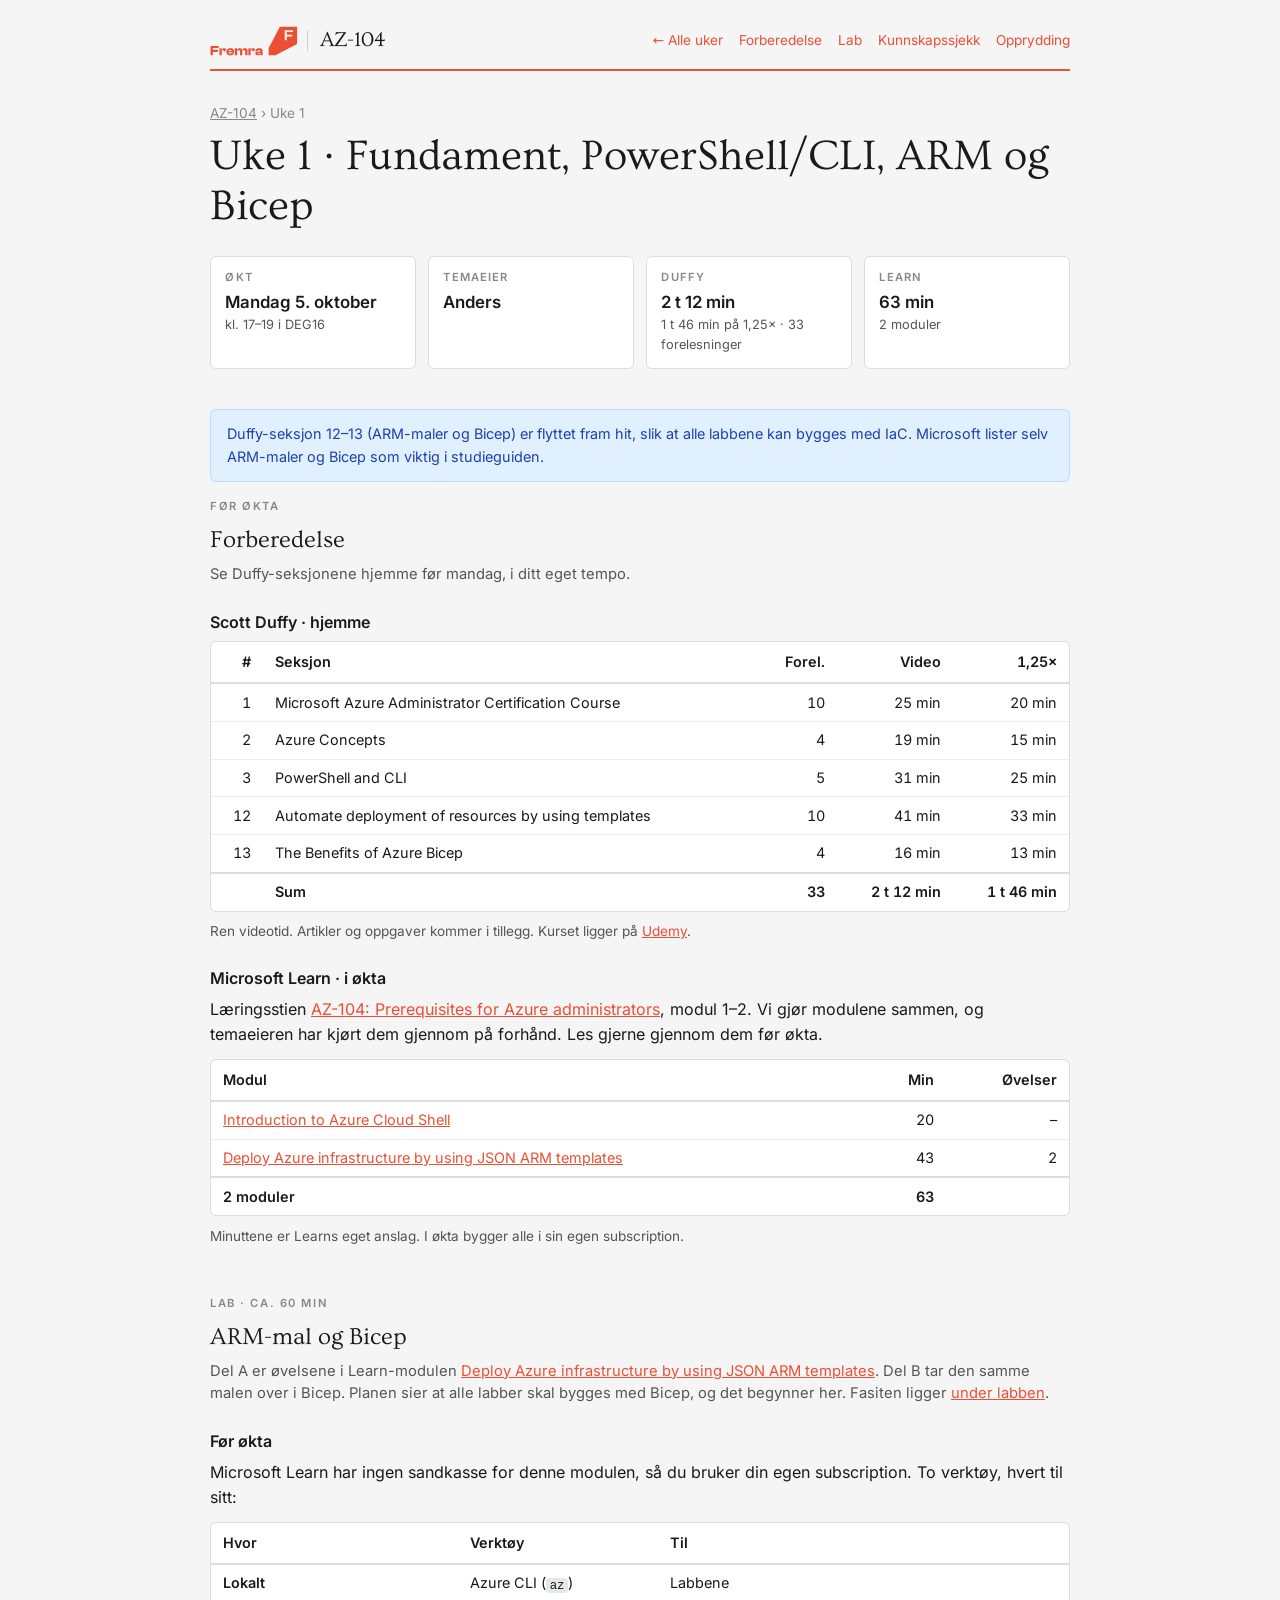
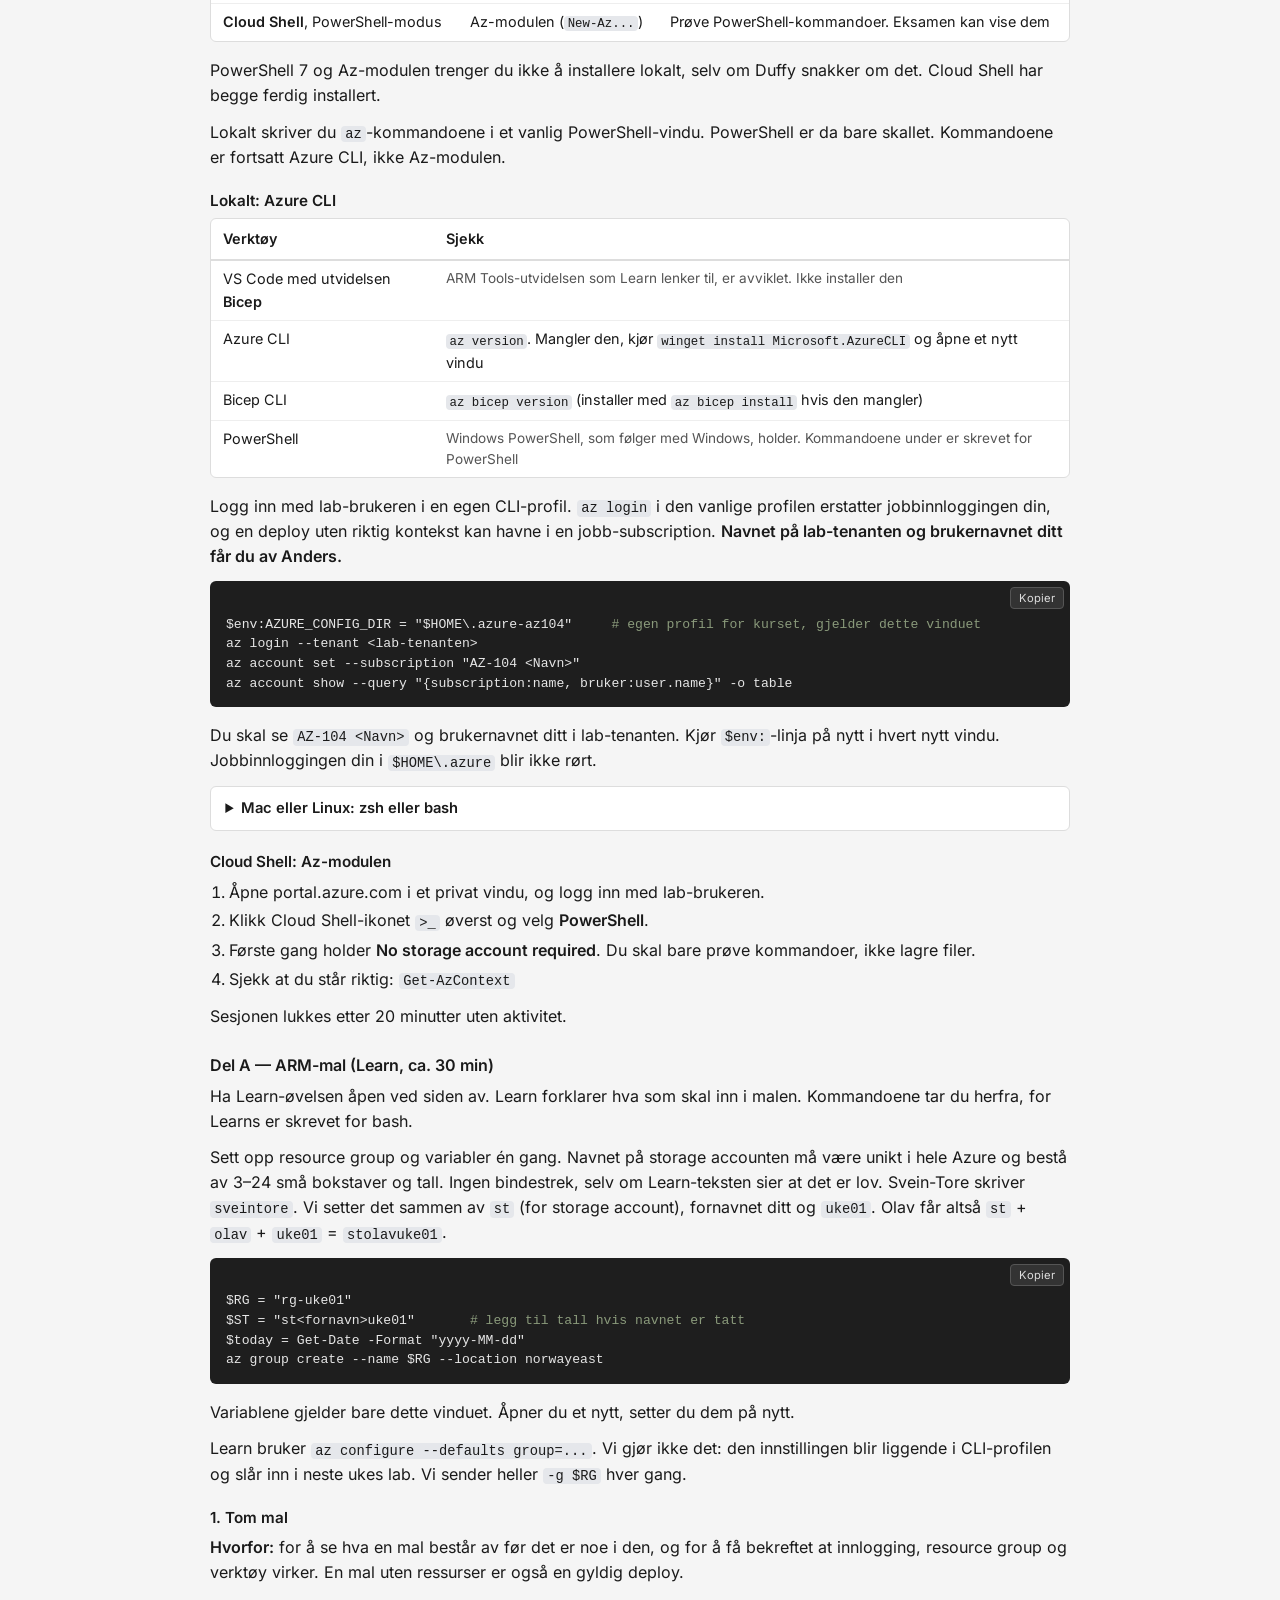
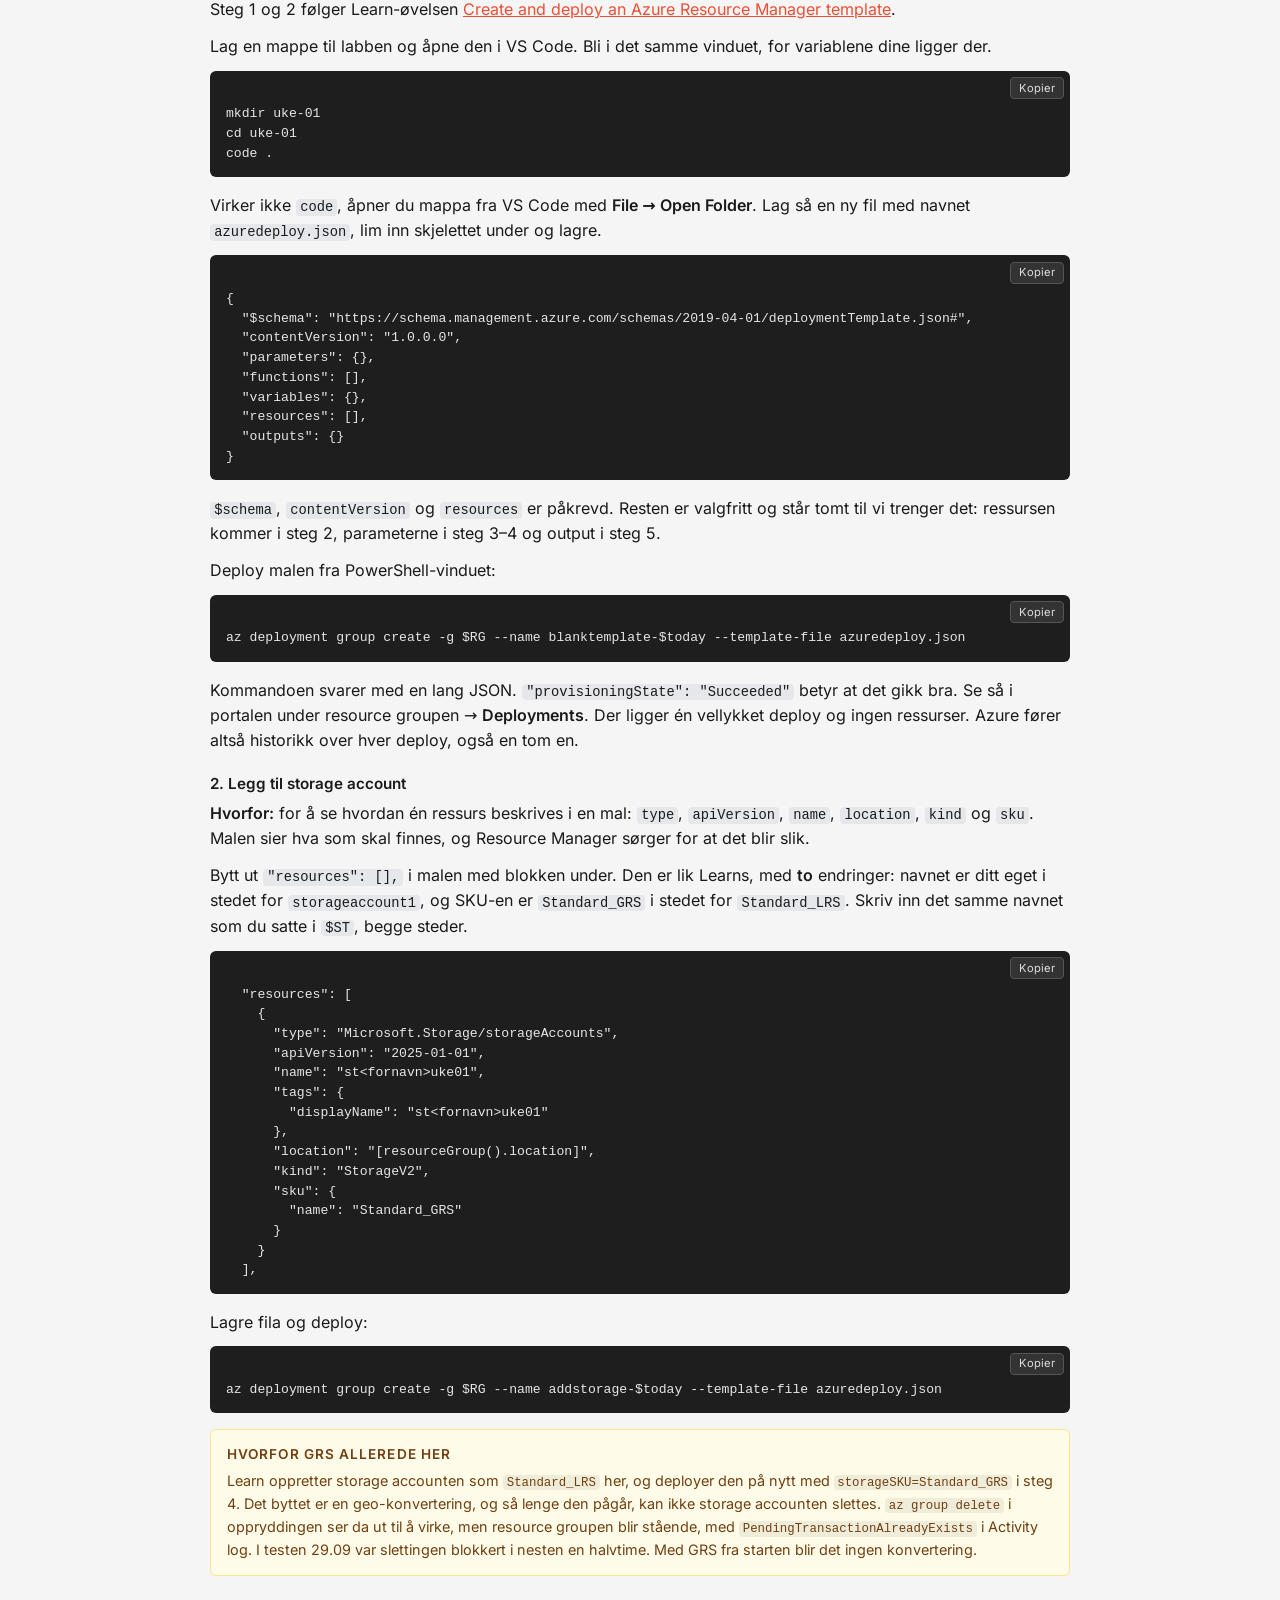
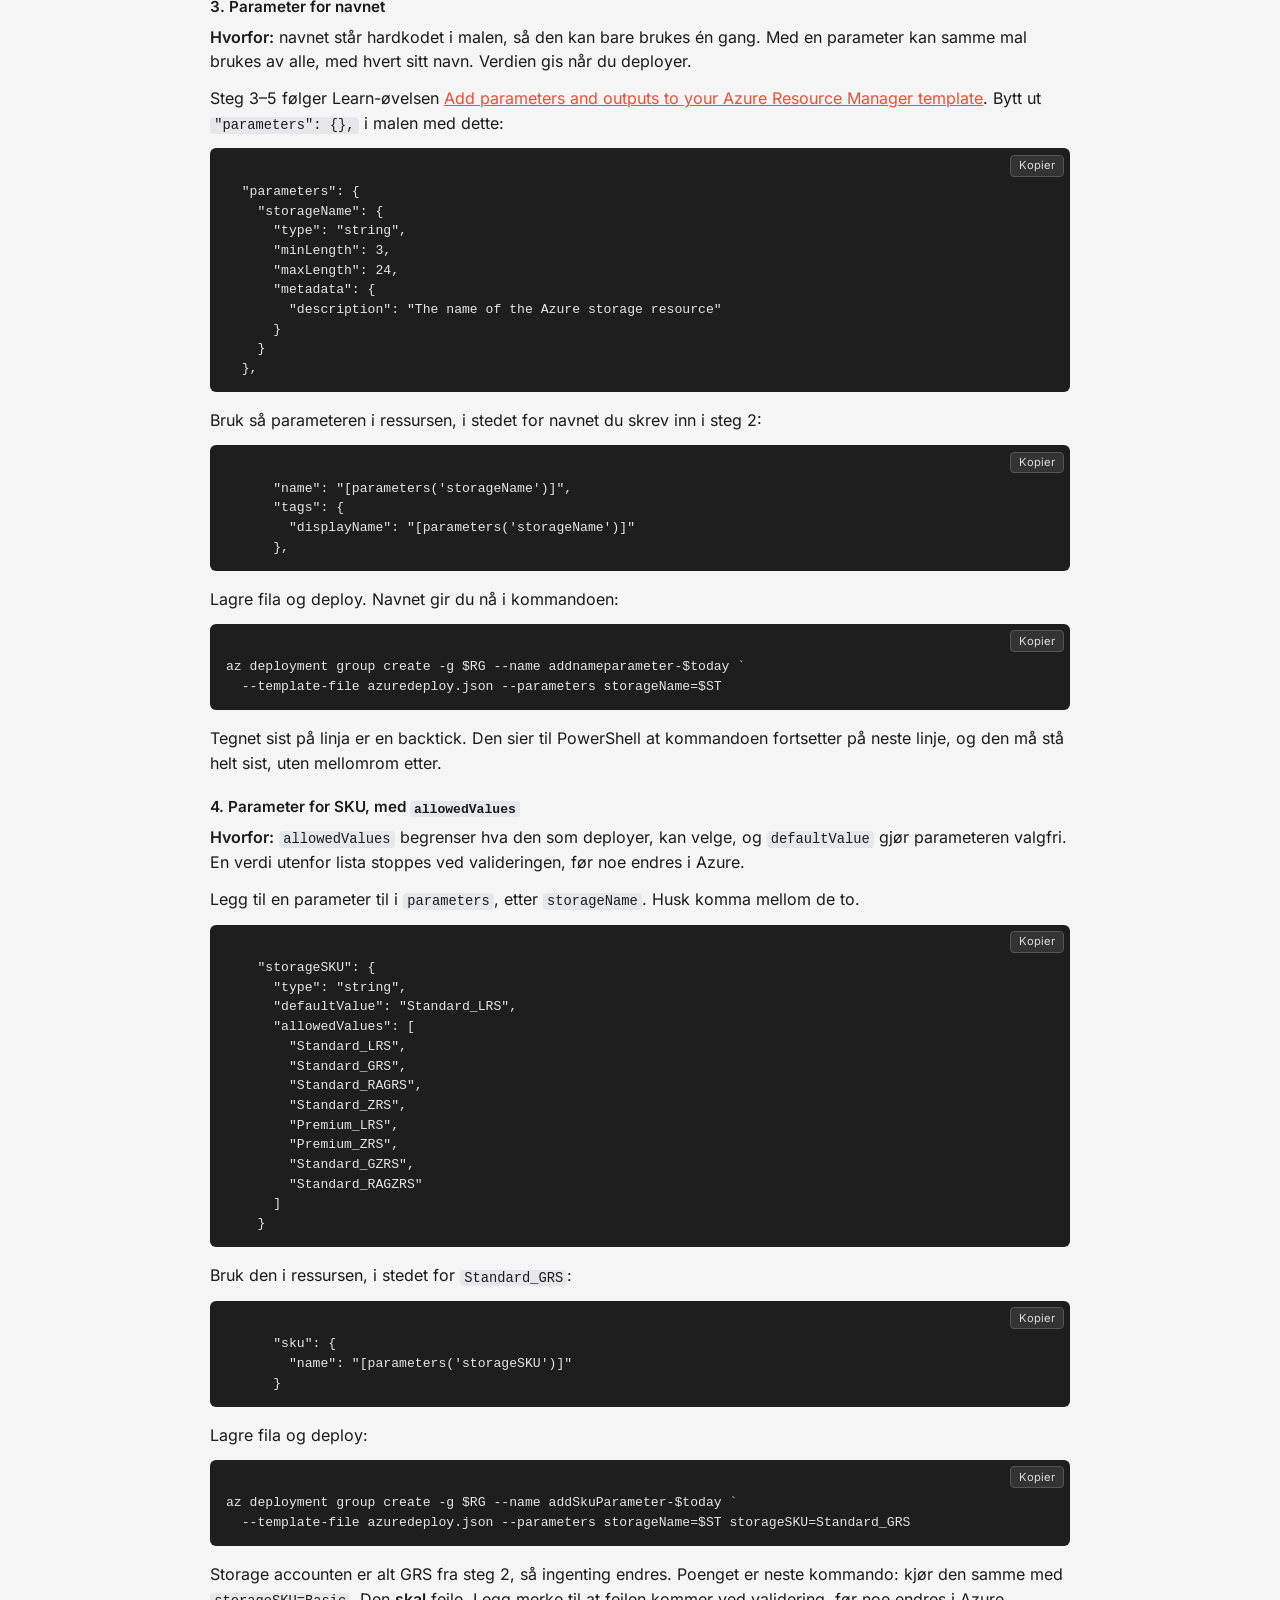
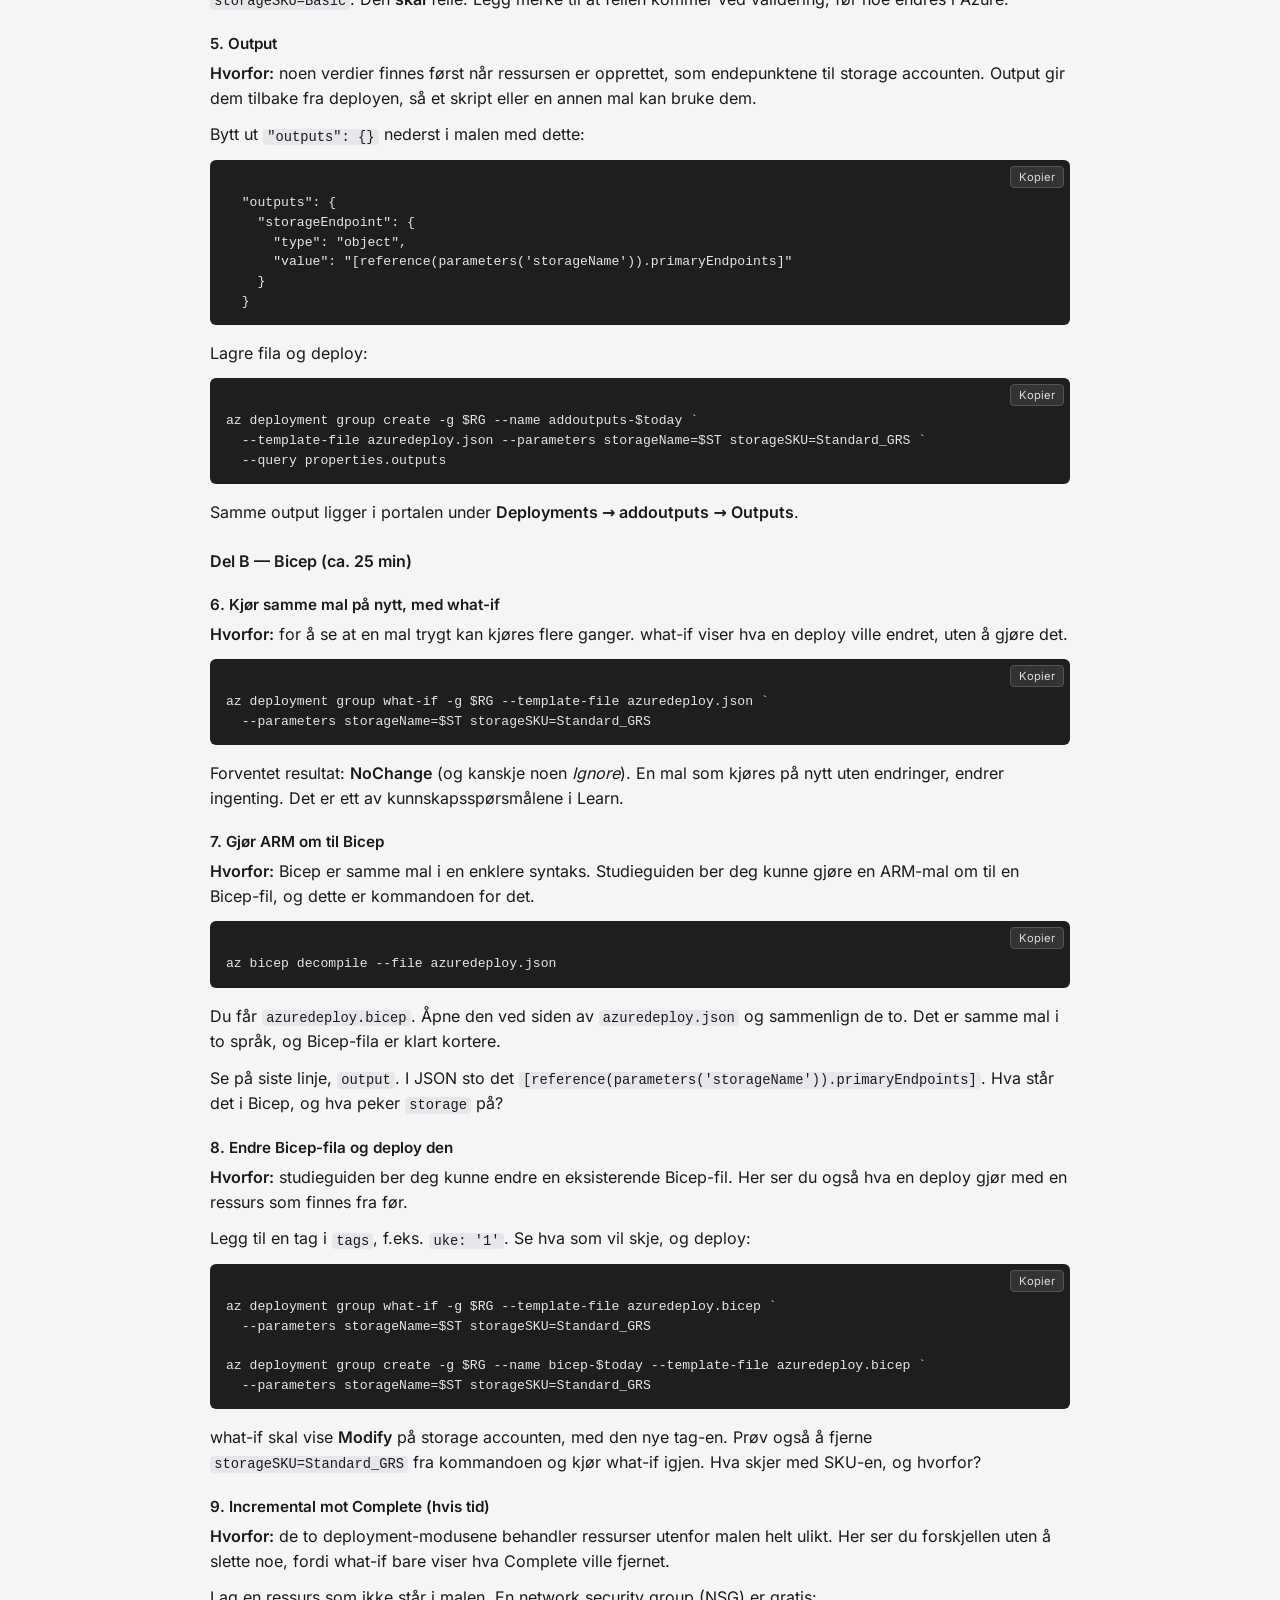
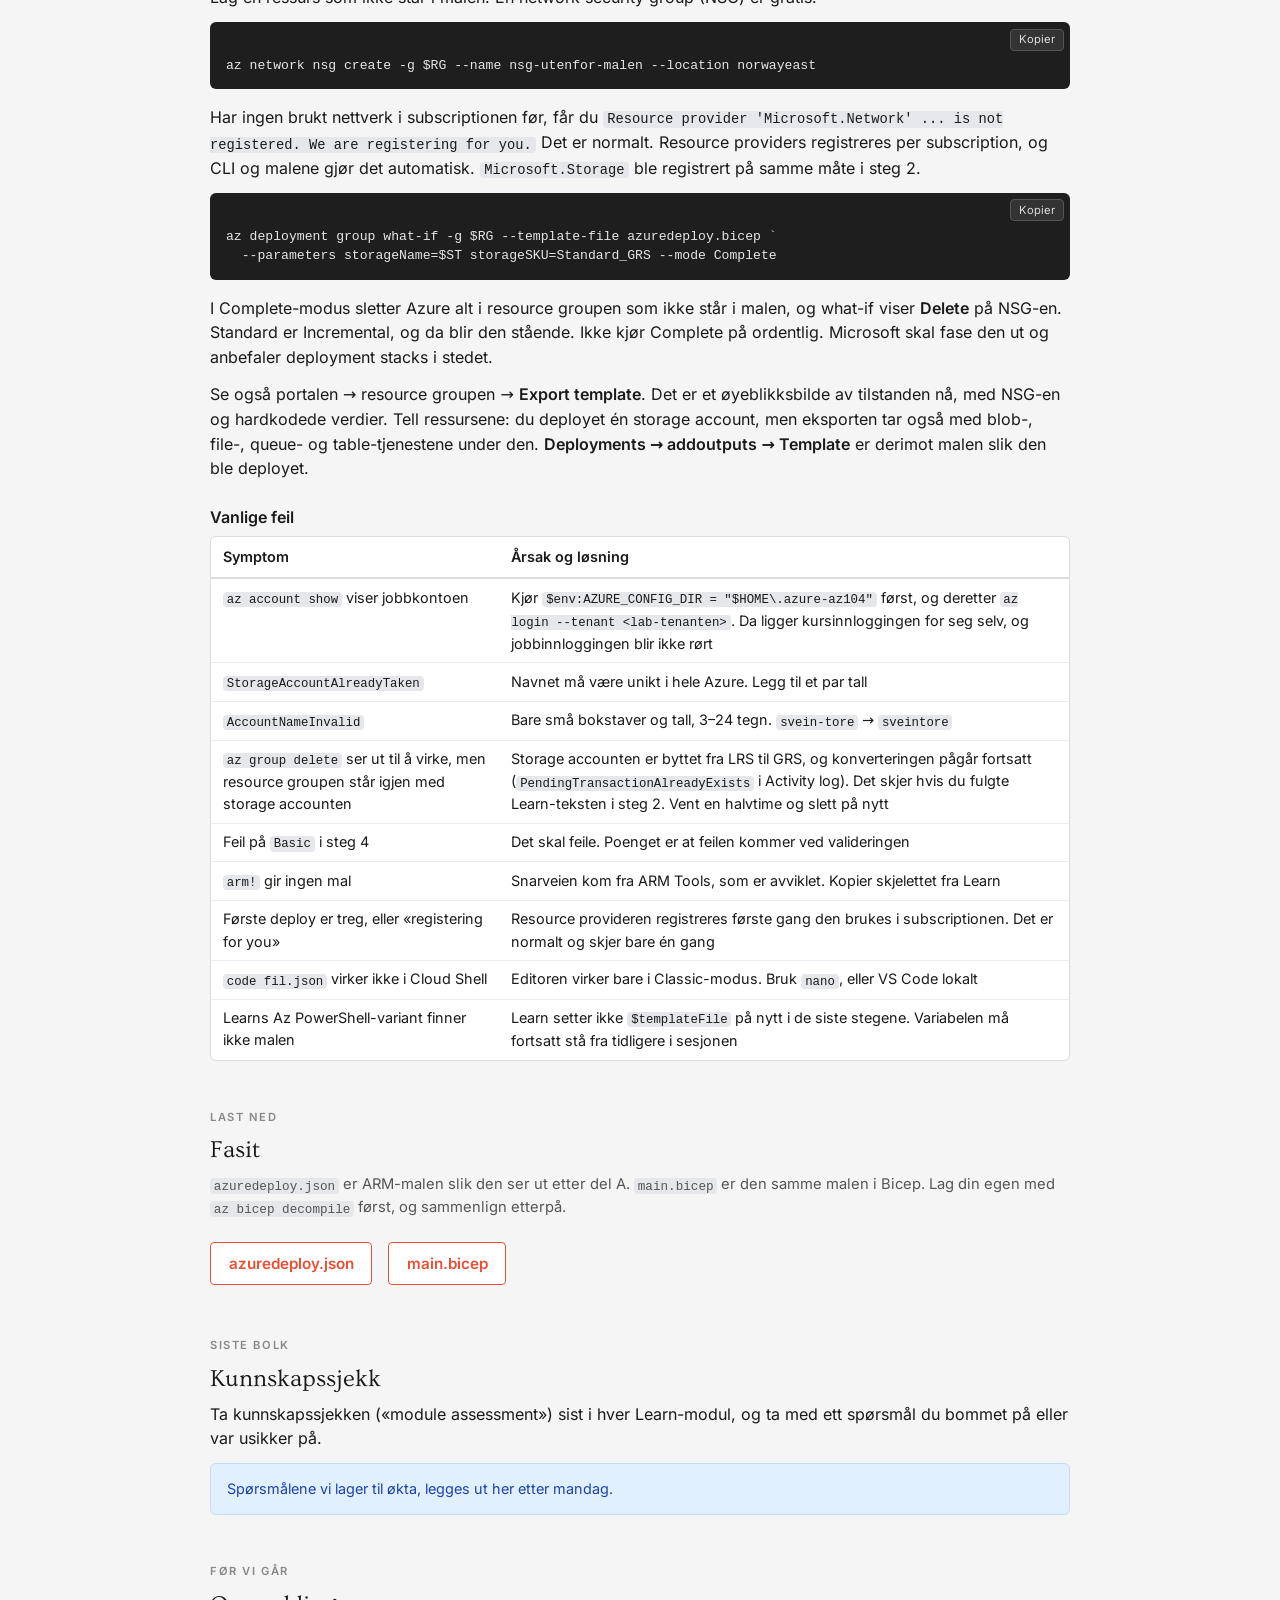
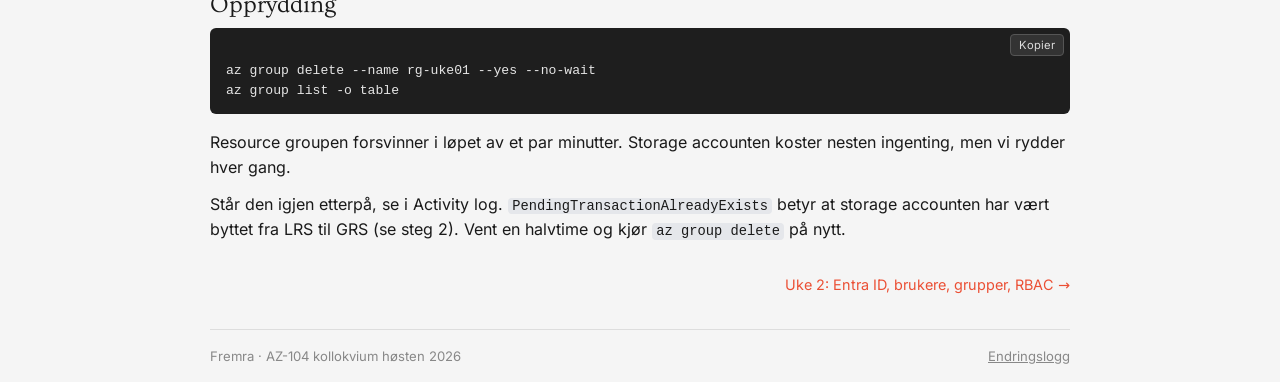
==== commit f6aefdf4: "Uke 1: rydd steg 7, presiser meldingen om resource provider i steg 9" ====
--- a/uke-01/index.html
+++ b/uke-01/index.html
@@ -396,10 +396,6 @@
     <code>[reference(parameters('storageName')).primaryEndpoints]</code>. Hva står det i Bicep, og hva
     peker <code>storage</code> på?
   </p>
-  <p>
-    <a href="main.bicep">main.bicep</a> i fasiten er bare til kontroll. Er fila di lik den, gikk
-    konverteringen som den skulle.
-  </p>
 
   <h4>8. Endre Bicep-fila og deploy den</h4>
   <p>
@@ -425,8 +421,8 @@
   <p>Lag en ressurs som ikke står i malen. En network security group (NSG) er gratis:</p>
 <pre><code>az network nsg create -g $RG --name nsg-utenfor-malen --location norwayeast</code></pre>
   <p>
-    Første gang får du <code>Resource provider 'Microsoft.Network' ... is not registered. We are
-    registering for you.</code> Det er normalt. Resource providers registreres per subscription, og CLI og
+    Har ingen brukt nettverk i subscriptionen før, får du <code>Resource provider 'Microsoft.Network' ...
+    is not registered. We are registering for you.</code> Det er normalt. Resource providers registreres per subscription, og CLI og
     malene gjør det automatisk. <code>Microsoft.Storage</code> ble registrert på samme måte i steg 2.
   </p>
 <pre><code>az deployment group what-if -g $RG --template-file azuredeploy.bicep `
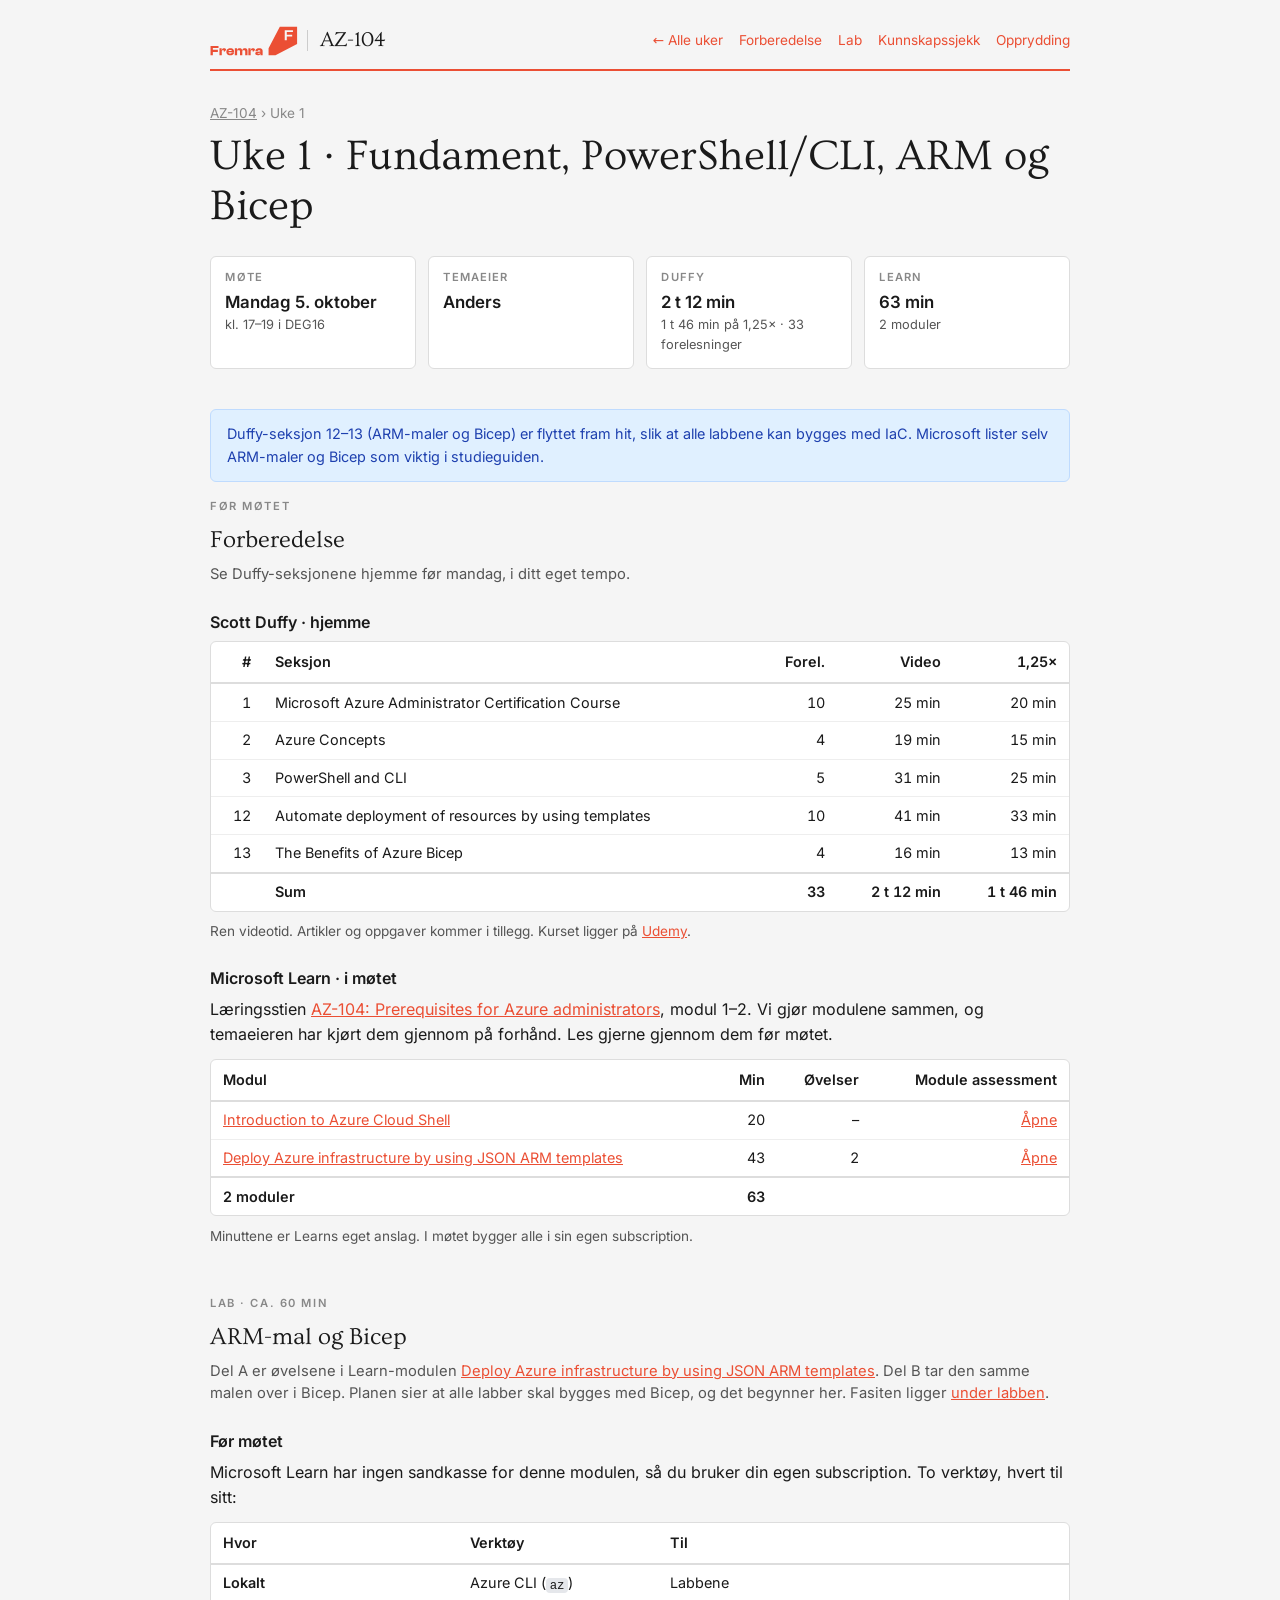
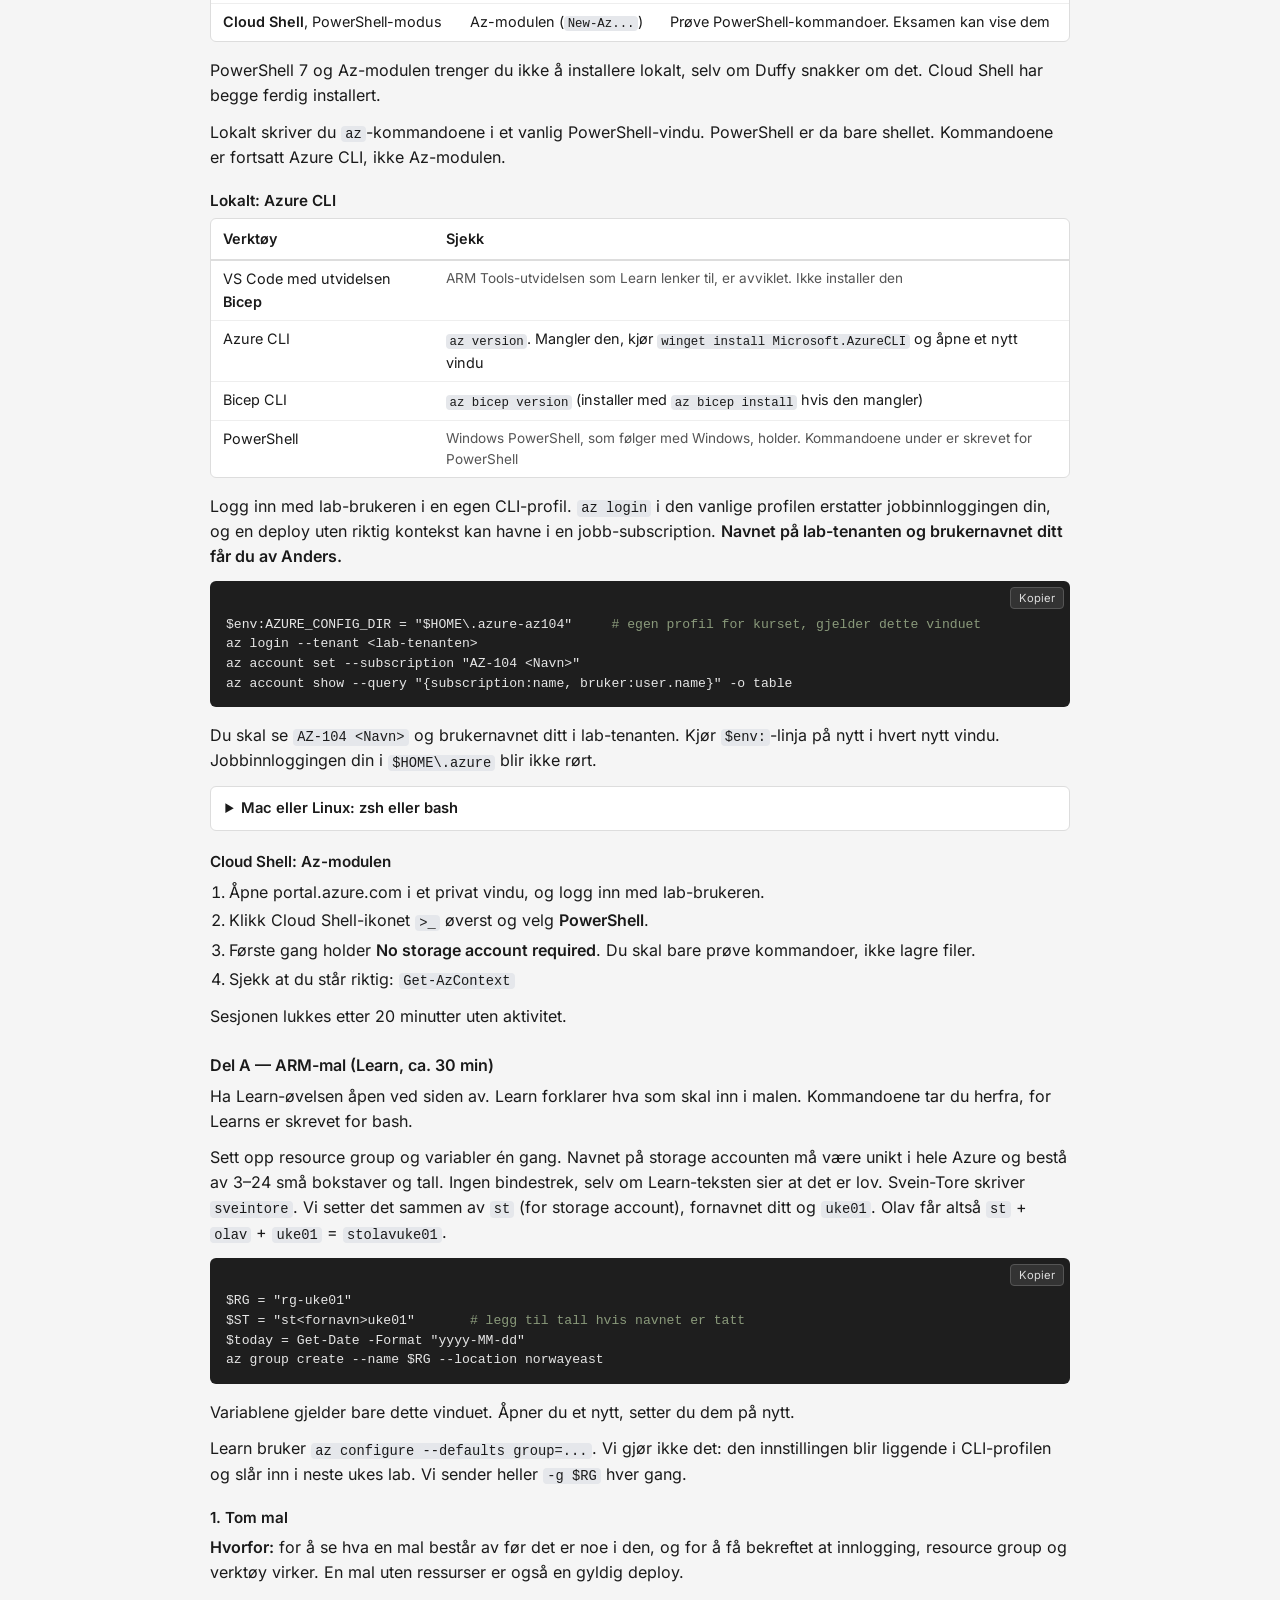
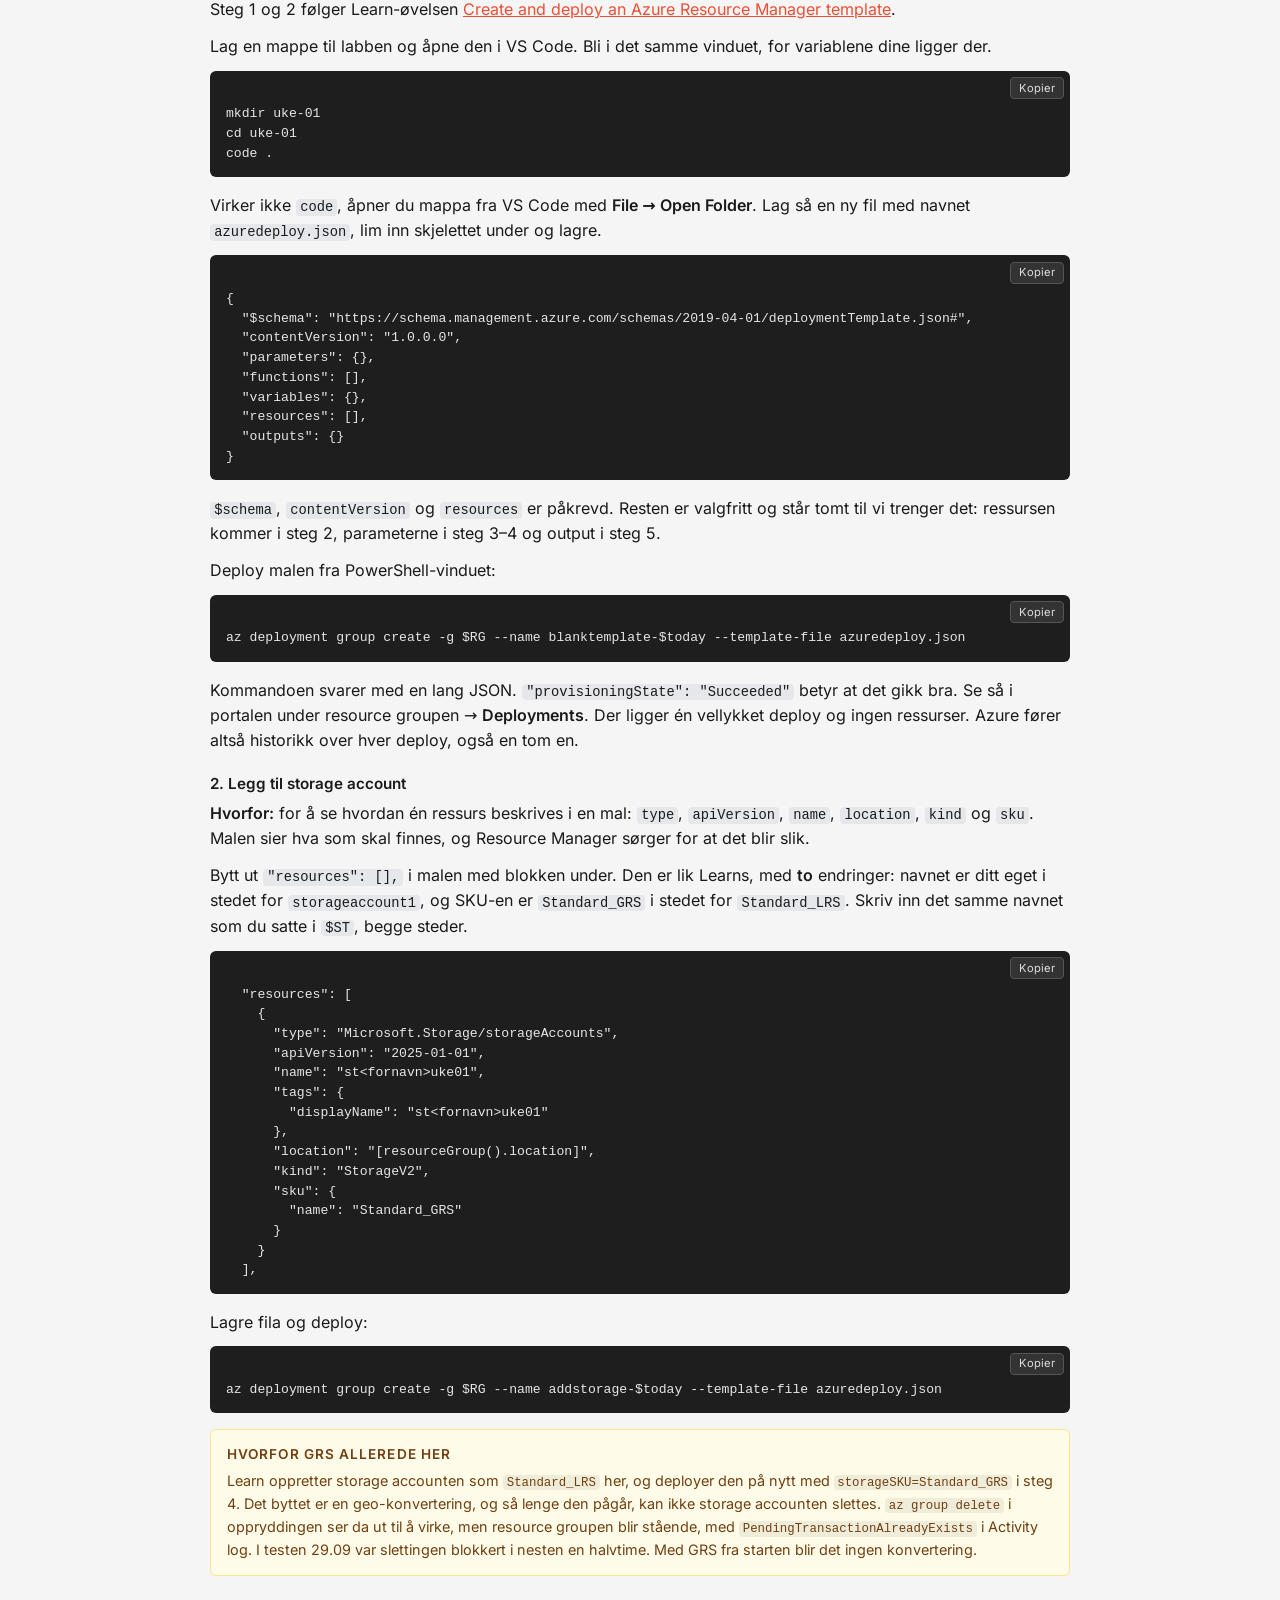
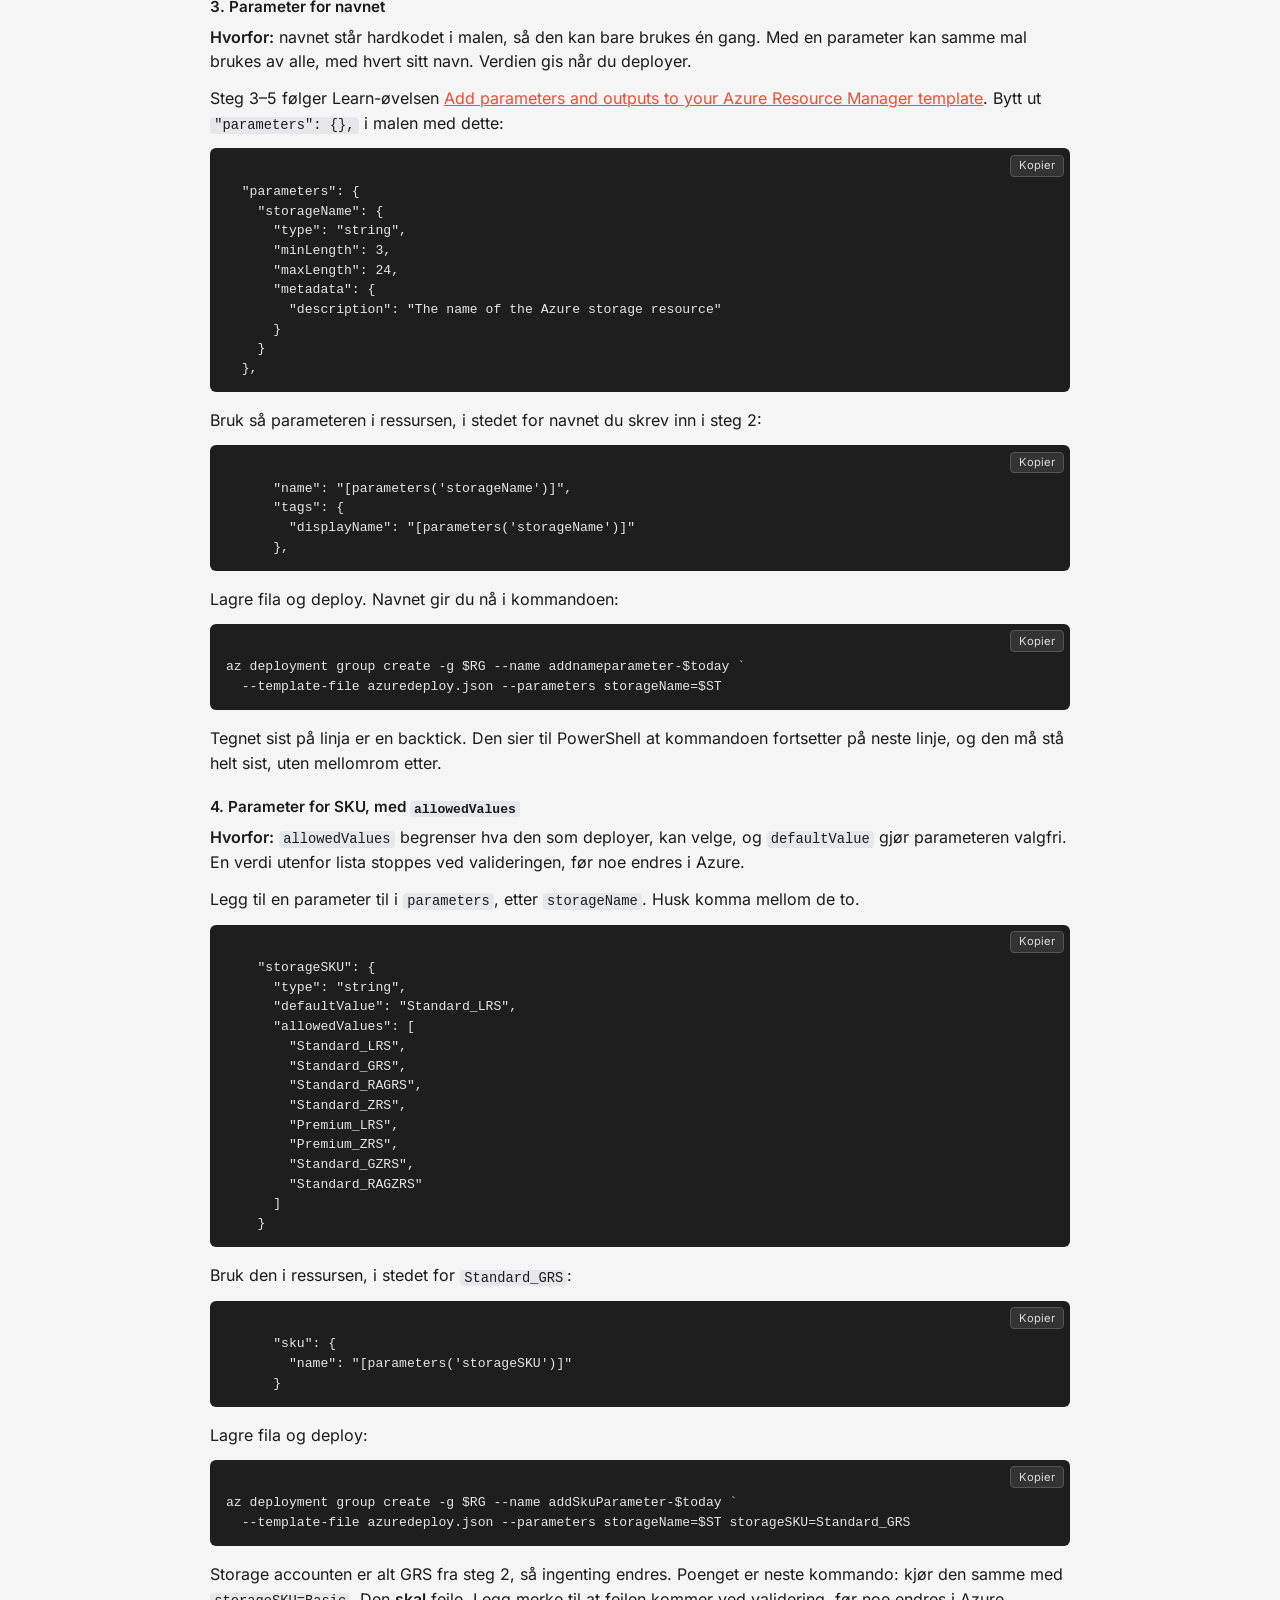
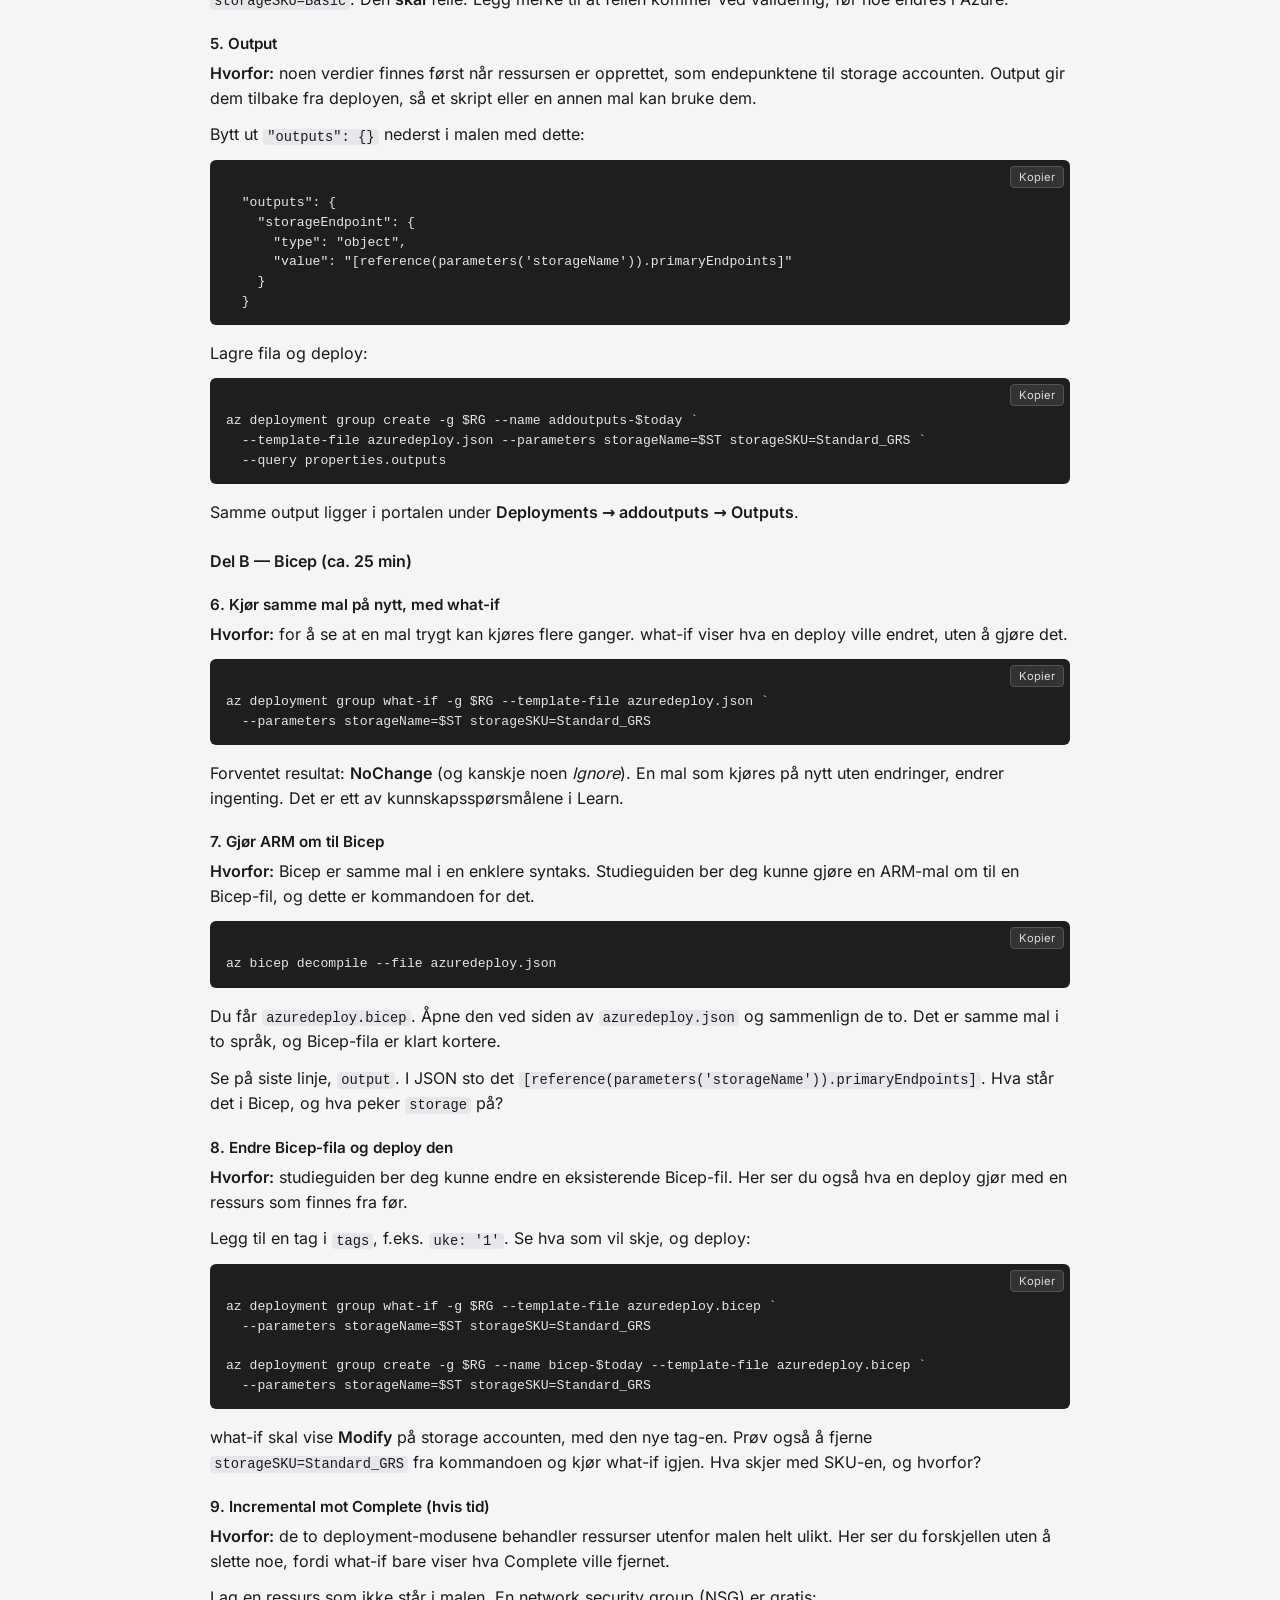
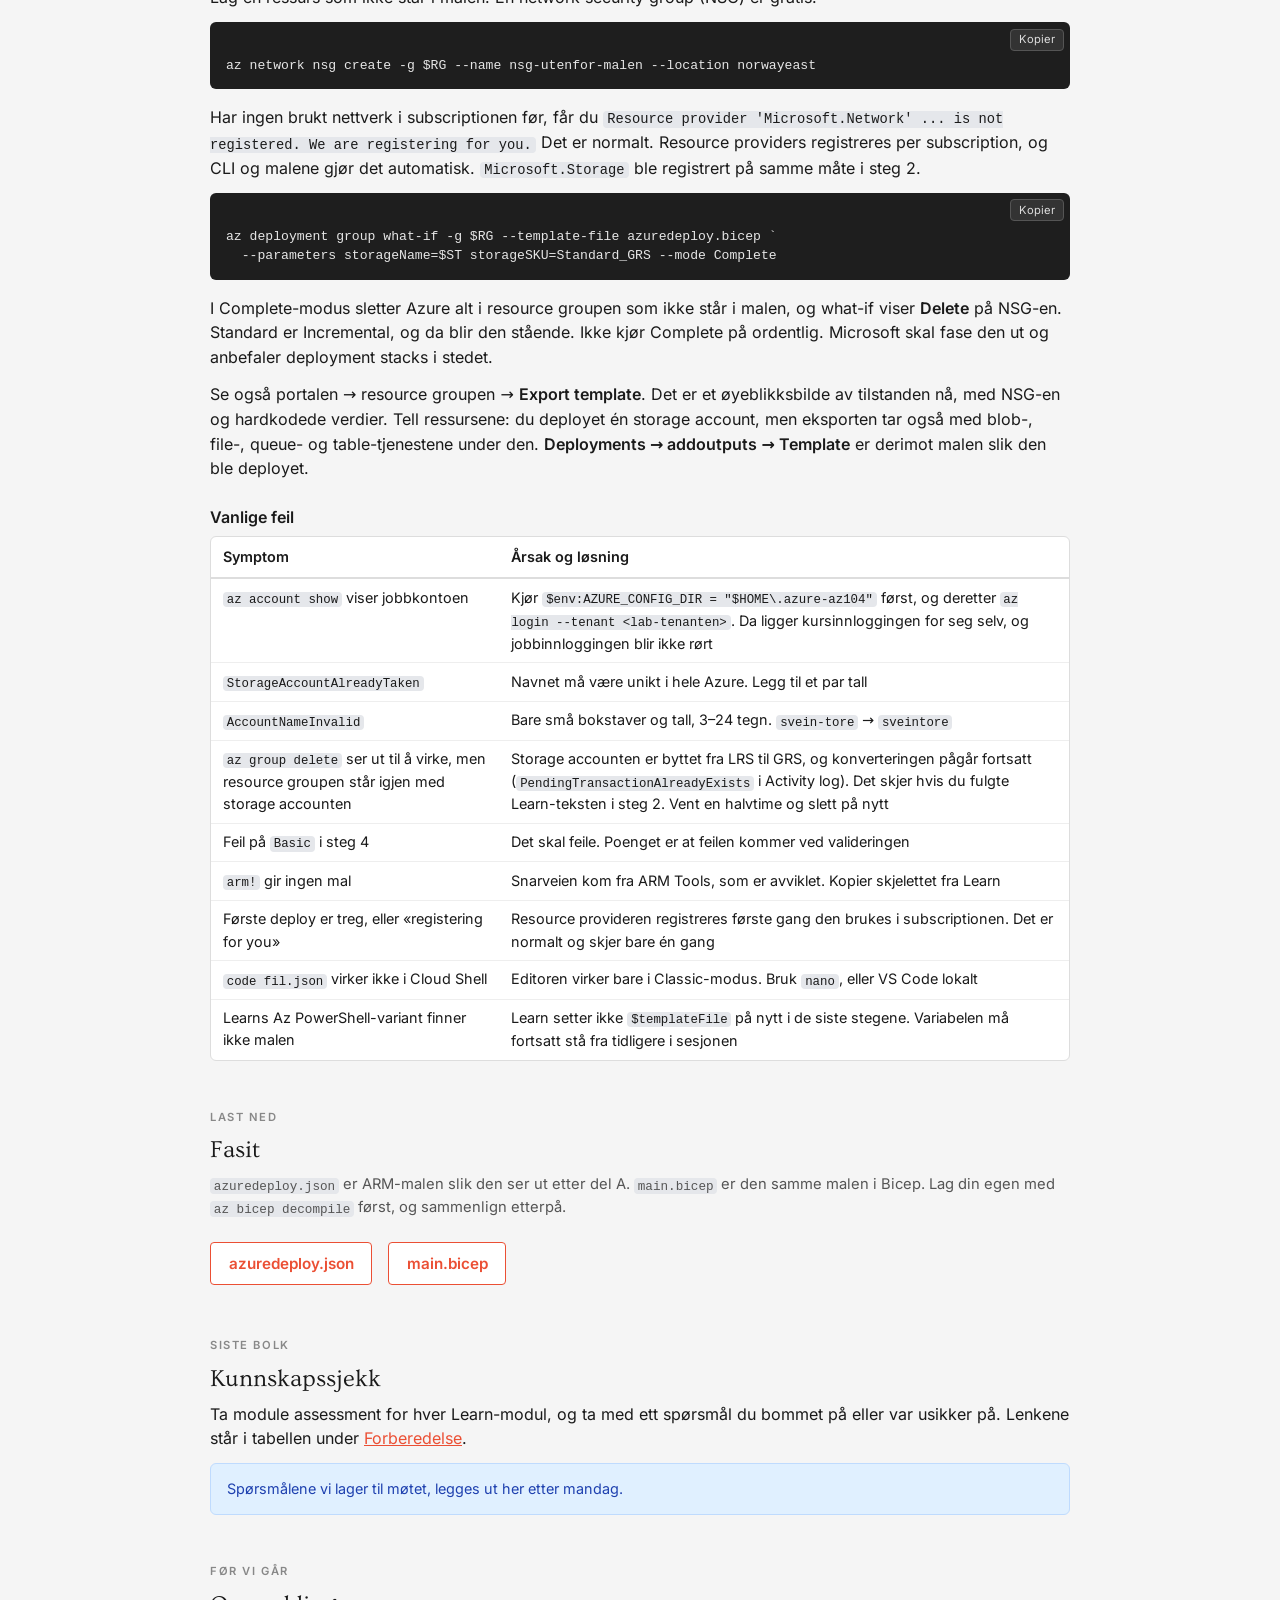
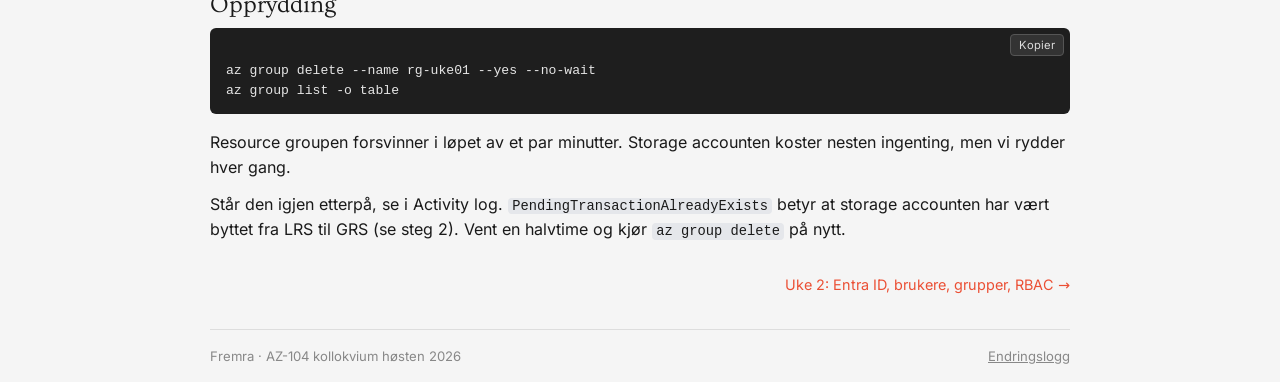
==== commit d4317b21: "Kortere forside, møte i stedet for økt, module assessment-lenker" ====
--- a/uke-01/index.html
+++ b/uke-01/index.html
@@ -41,7 +41,7 @@
   <div class="crumb"><a href="../">AZ-104</a> › Uke 1</div>
   <h1>Uke 1 · Fundament, PowerShell/CLI, ARM og Bicep</h1>
   <div class="facts">
-    <div class="fact"><div class="k">Økt</div><div class="v">Mandag 5. oktober</div><div class="s">kl. 17–19 i DEG16</div></div>
+    <div class="fact"><div class="k">Møte</div><div class="v">Mandag 5. oktober</div><div class="s">kl. 17–19 i DEG16</div></div>
     <div class="fact"><div class="k">Temaeier</div><div class="v">Anders</div></div>
     <div class="fact"><div class="k">Duffy</div><div class="v">2 t 12 min</div><div class="s">1 t 46 min på 1,25× · 33 forelesninger</div></div>
     <div class="fact"><div class="k">Learn</div><div class="v">63 min</div><div class="s">2 moduler</div></div>
@@ -54,7 +54,7 @@
      Forberedelse
      ====================================================================== -->
 <section id="forberedelse">
-  <div class="eyebrow">Før økta</div>
+  <div class="eyebrow">Før møtet</div>
   <h2>Forberedelse</h2>
   <p class="section-lead">Se Duffy-seksjonene hjemme før mandag, i ditt eget tempo.</p>
 
@@ -74,22 +74,22 @@
   </div>
   <p class="table-note">Ren videotid. Artikler og oppgaver kommer i tillegg. Kurset ligger på <a href="https://www.udemy.com/course/70533-azure/">Udemy</a>.</p>
 
-  <h3>Microsoft Learn · i økta</h3>
+  <h3>Microsoft Learn · i møtet</h3>
   <p>
     Læringsstien <a target="_blank" rel="noopener" href="https://learn.microsoft.com/en-us/training/paths/az-104-administrator-prerequisites/">AZ-104: Prerequisites for Azure administrators</a>, modul 1–2.
-    Vi gjør modulene sammen, og temaeieren har kjørt dem gjennom på forhånd. Les gjerne gjennom dem før økta.
+    Vi gjør modulene sammen, og temaeieren har kjørt dem gjennom på forhånd. Les gjerne gjennom dem før møtet.
   </p>
   <div class="table-wrap">
     <table>
-      <thead><tr><th>Modul</th><th class="tall">Min</th><th class="tall">Øvelser</th></tr></thead>
+      <thead><tr><th>Modul</th><th class="tall">Min</th><th class="tall">Øvelser</th><th class="tall">Module assessment</th></tr></thead>
       <tbody>
-        <tr><td><a target="_blank" rel="noopener" href="https://learn.microsoft.com/en-us/training/modules/intro-to-azure-cloud-shell/">Introduction to Azure Cloud Shell</a></td><td class="tall">20</td><td class="tall">–</td></tr>
-        <tr><td><a target="_blank" rel="noopener" href="https://learn.microsoft.com/en-us/training/modules/create-azure-resource-manager-template-vs-code/">Deploy Azure infrastructure by using JSON ARM templates</a></td><td class="tall">43</td><td class="tall">2</td></tr>
+        <tr><td><a target="_blank" rel="noopener" href="https://learn.microsoft.com/en-us/training/modules/intro-to-azure-cloud-shell/">Introduction to Azure Cloud Shell</a></td><td class="tall">20</td><td class="tall">–</td><td class="tall"><a target="_blank" rel="noopener" href="https://learn.microsoft.com/en-us/training/modules/intro-to-azure-cloud-shell/5-knowledge-check">Åpne</a></td></tr>
+        <tr><td><a target="_blank" rel="noopener" href="https://learn.microsoft.com/en-us/training/modules/create-azure-resource-manager-template-vs-code/">Deploy Azure infrastructure by using JSON ARM templates</a></td><td class="tall">43</td><td class="tall">2</td><td class="tall"><a target="_blank" rel="noopener" href="https://learn.microsoft.com/en-us/training/modules/create-azure-resource-manager-template-vs-code/6-knowledge-check">Åpne</a></td></tr>
       </tbody>
-      <tfoot><tr><td>2 moduler</td><td class="tall">63</td><td></td></tr></tfoot>
+      <tfoot><tr><td>2 moduler</td><td class="tall">63</td><td></td><td></td></tr></tfoot>
     </table>
   </div>
-  <p class="table-note">Minuttene er Learns eget anslag. I økta bygger alle i sin egen subscription.</p>
+  <p class="table-note">Minuttene er Learns eget anslag. I møtet bygger alle i sin egen subscription.</p>
 </section>
 
 <!-- ======================================================================
@@ -105,7 +105,7 @@
     og det begynner her. Fasiten ligger <a href="#fasit">under labben</a>.
   </p>
 
-  <h3>Før økta</h3>
+  <h3>Før møtet</h3>
   <p>
     Microsoft Learn har ingen sandkasse for denne modulen, så du bruker din egen subscription.
     To verktøy, hvert til sitt:
@@ -125,7 +125,7 @@
   </p>
   <p>
     Lokalt skriver du <code>az</code>-kommandoene i et vanlig PowerShell-vindu. PowerShell er da bare
-    skallet. Kommandoene er fortsatt Azure CLI, ikke Az-modulen.
+    shellet. Kommandoene er fortsatt Azure CLI, ikke Az-modulen.
   </p>
 
   <h4>Lokalt: Azure CLI</h4>
@@ -480,8 +480,8 @@
 <section id="kunnskapssjekk">
   <div class="eyebrow">Siste bolk</div>
   <h2>Kunnskapssjekk</h2>
-  <p>Ta kunnskapssjekken («module assessment») sist i hver Learn-modul, og ta med ett spørsmål du bommet på eller var usikker på.</p>
-  <div class="callout info">Spørsmålene vi lager til økta, legges ut her etter mandag.</div>
+  <p>Ta module assessment for hver Learn-modul, og ta med ett spørsmål du bommet på eller var usikker på. Lenkene står i tabellen under <a href="#forberedelse">Forberedelse</a>.</p>
+  <div class="callout info">Spørsmålene vi lager til møtet, legges ut her etter mandag.</div>
 </section>
 
 <!-- ======================================================================
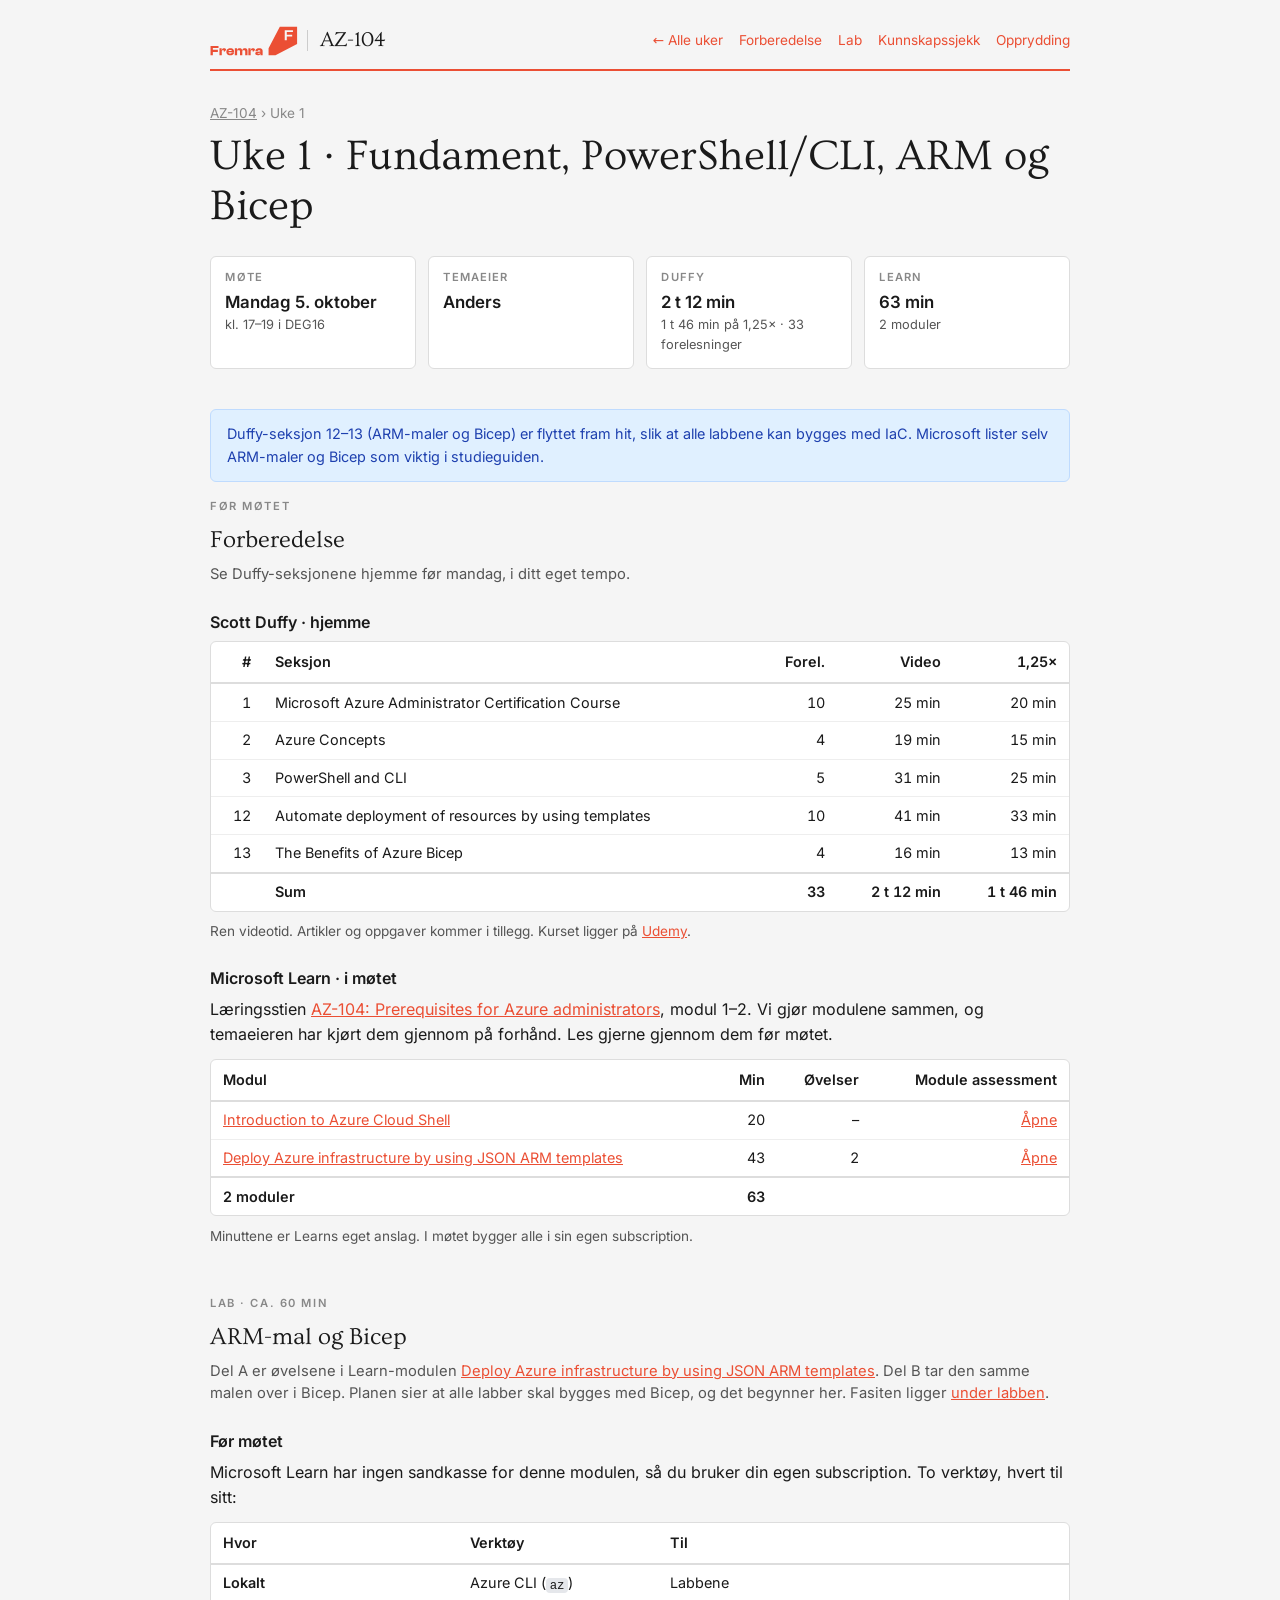
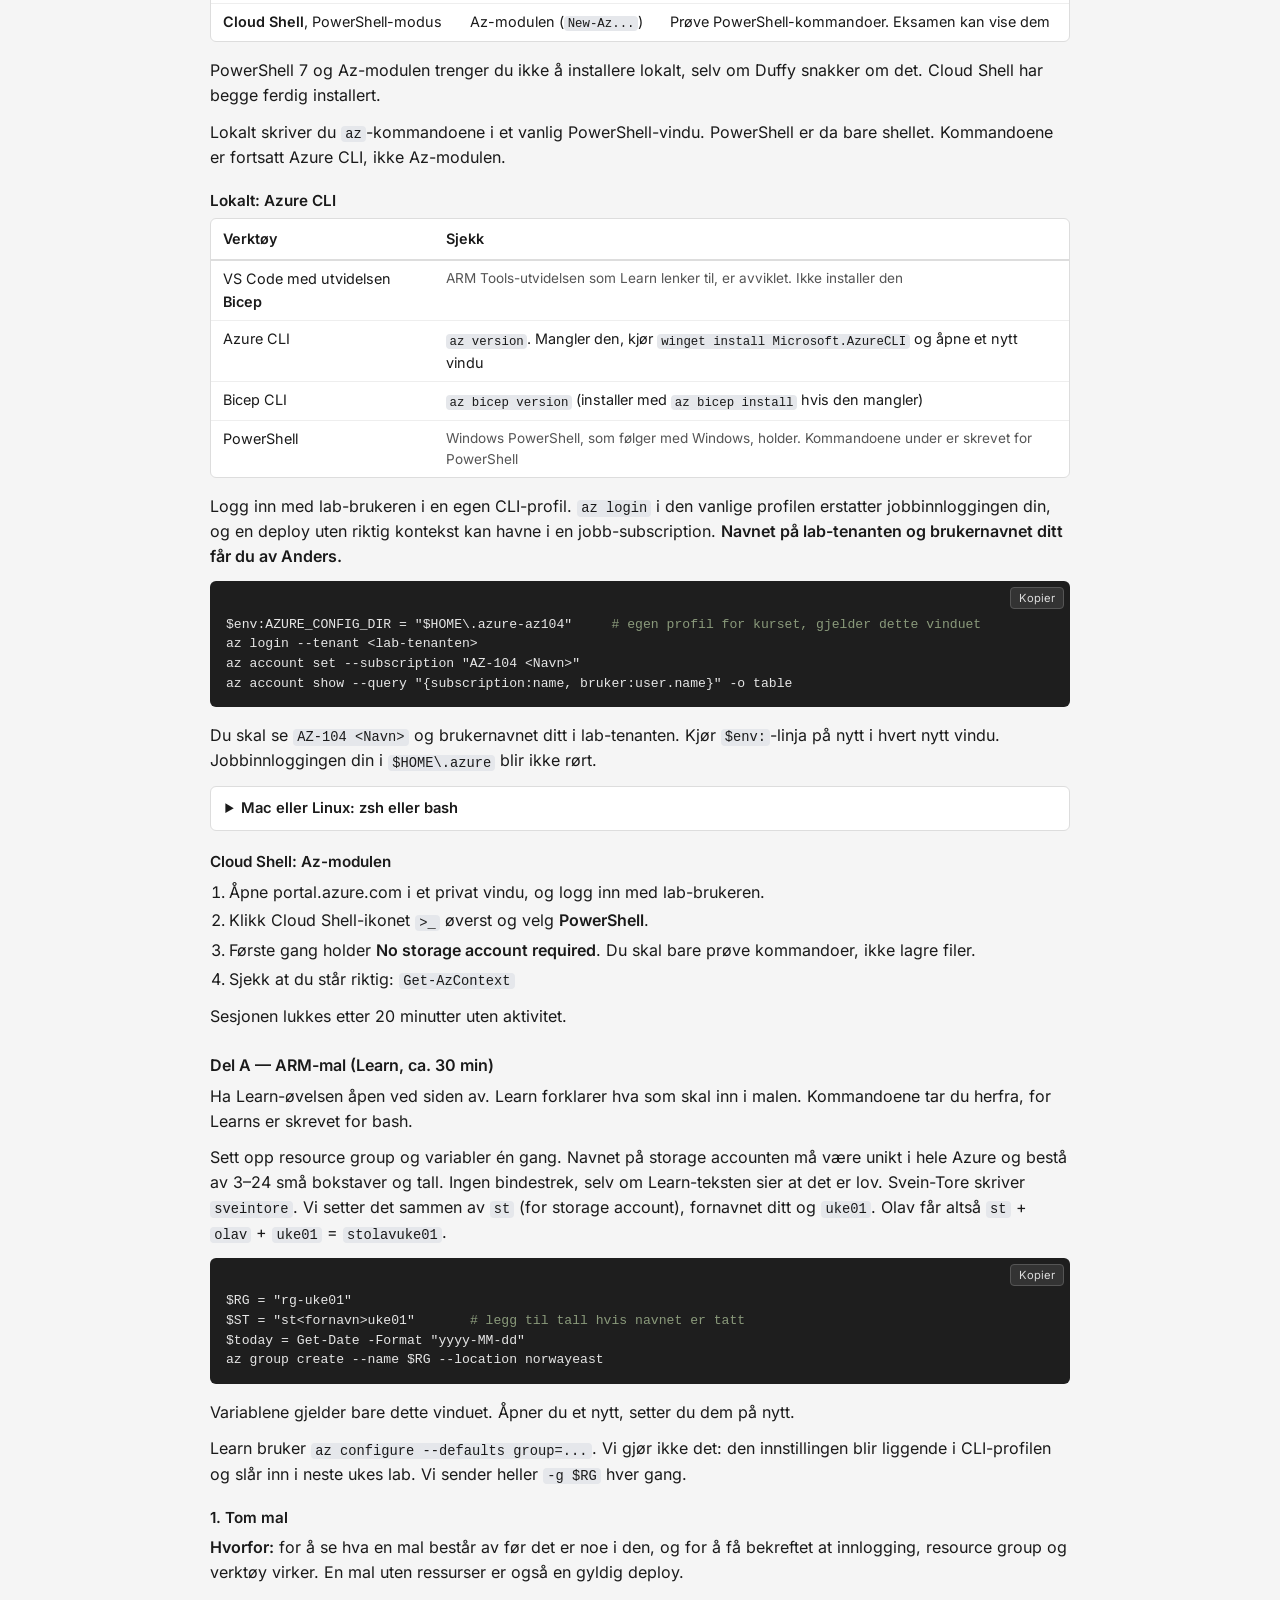
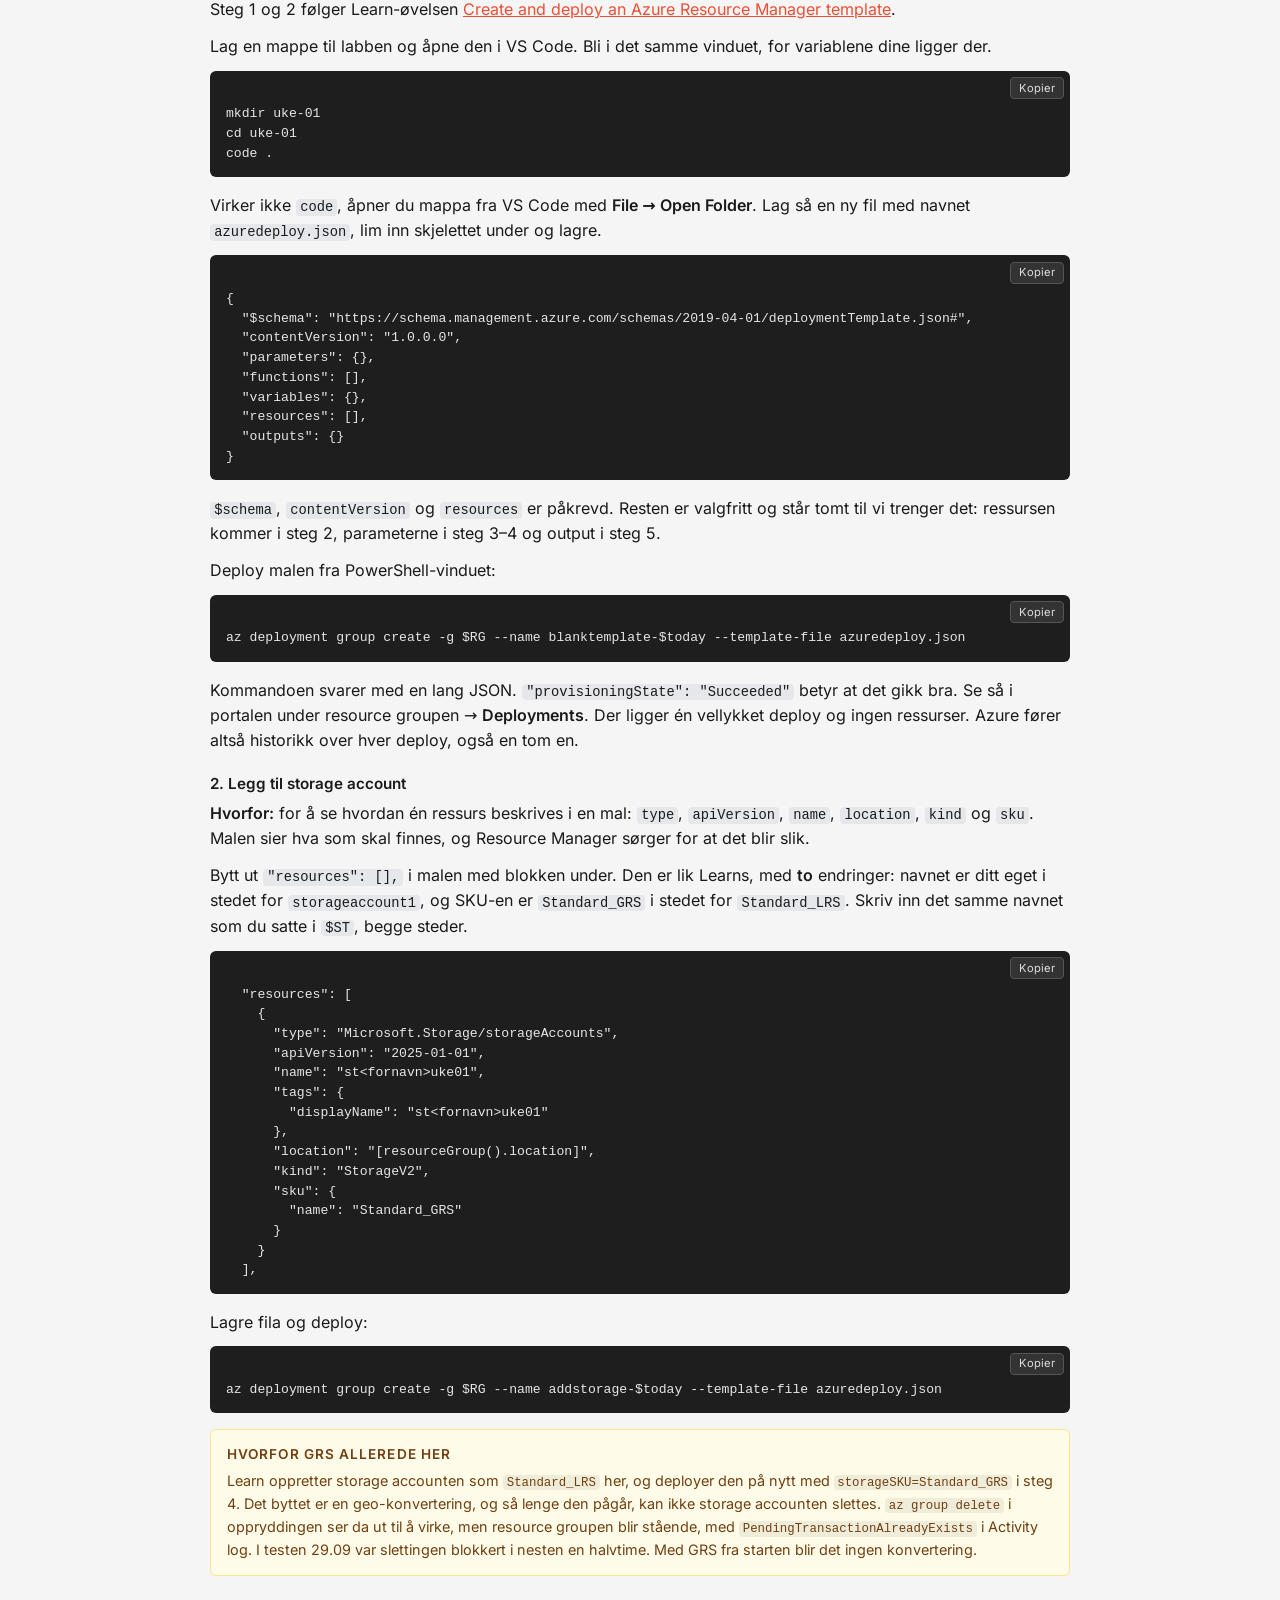
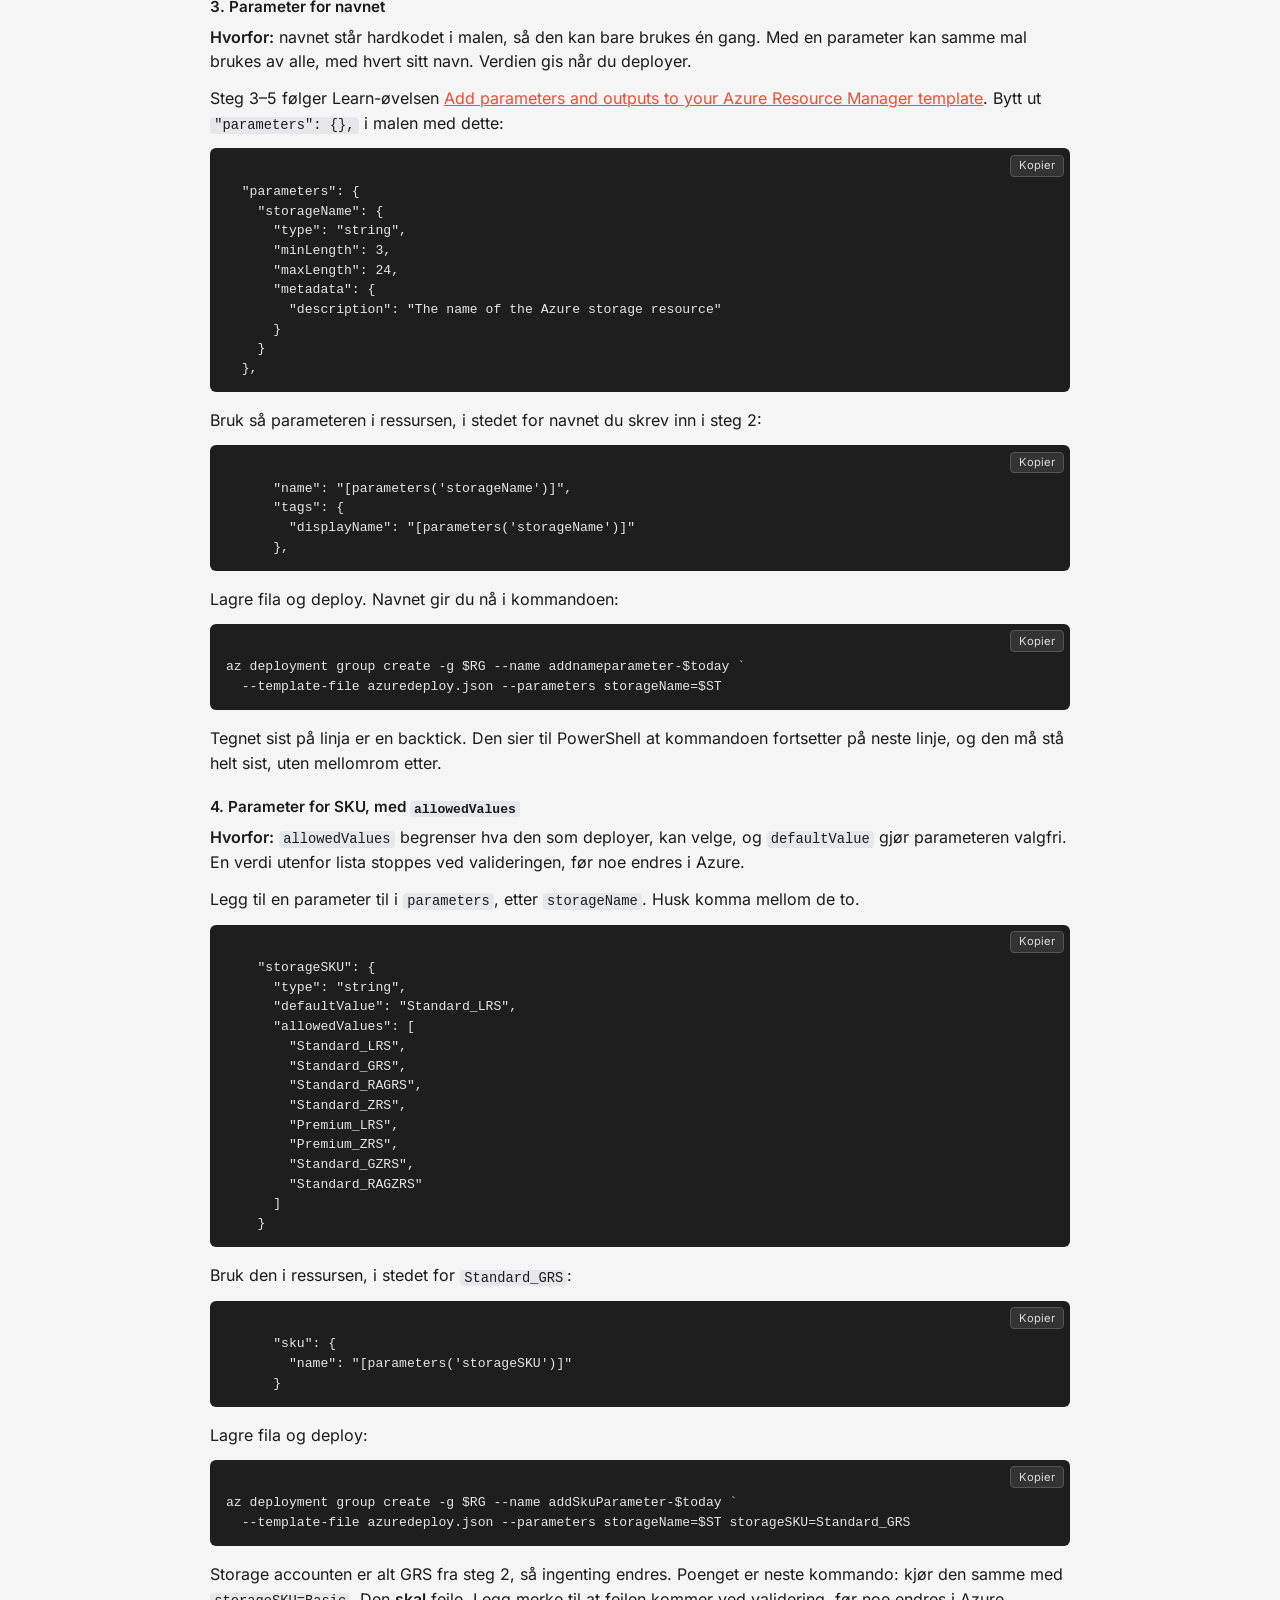
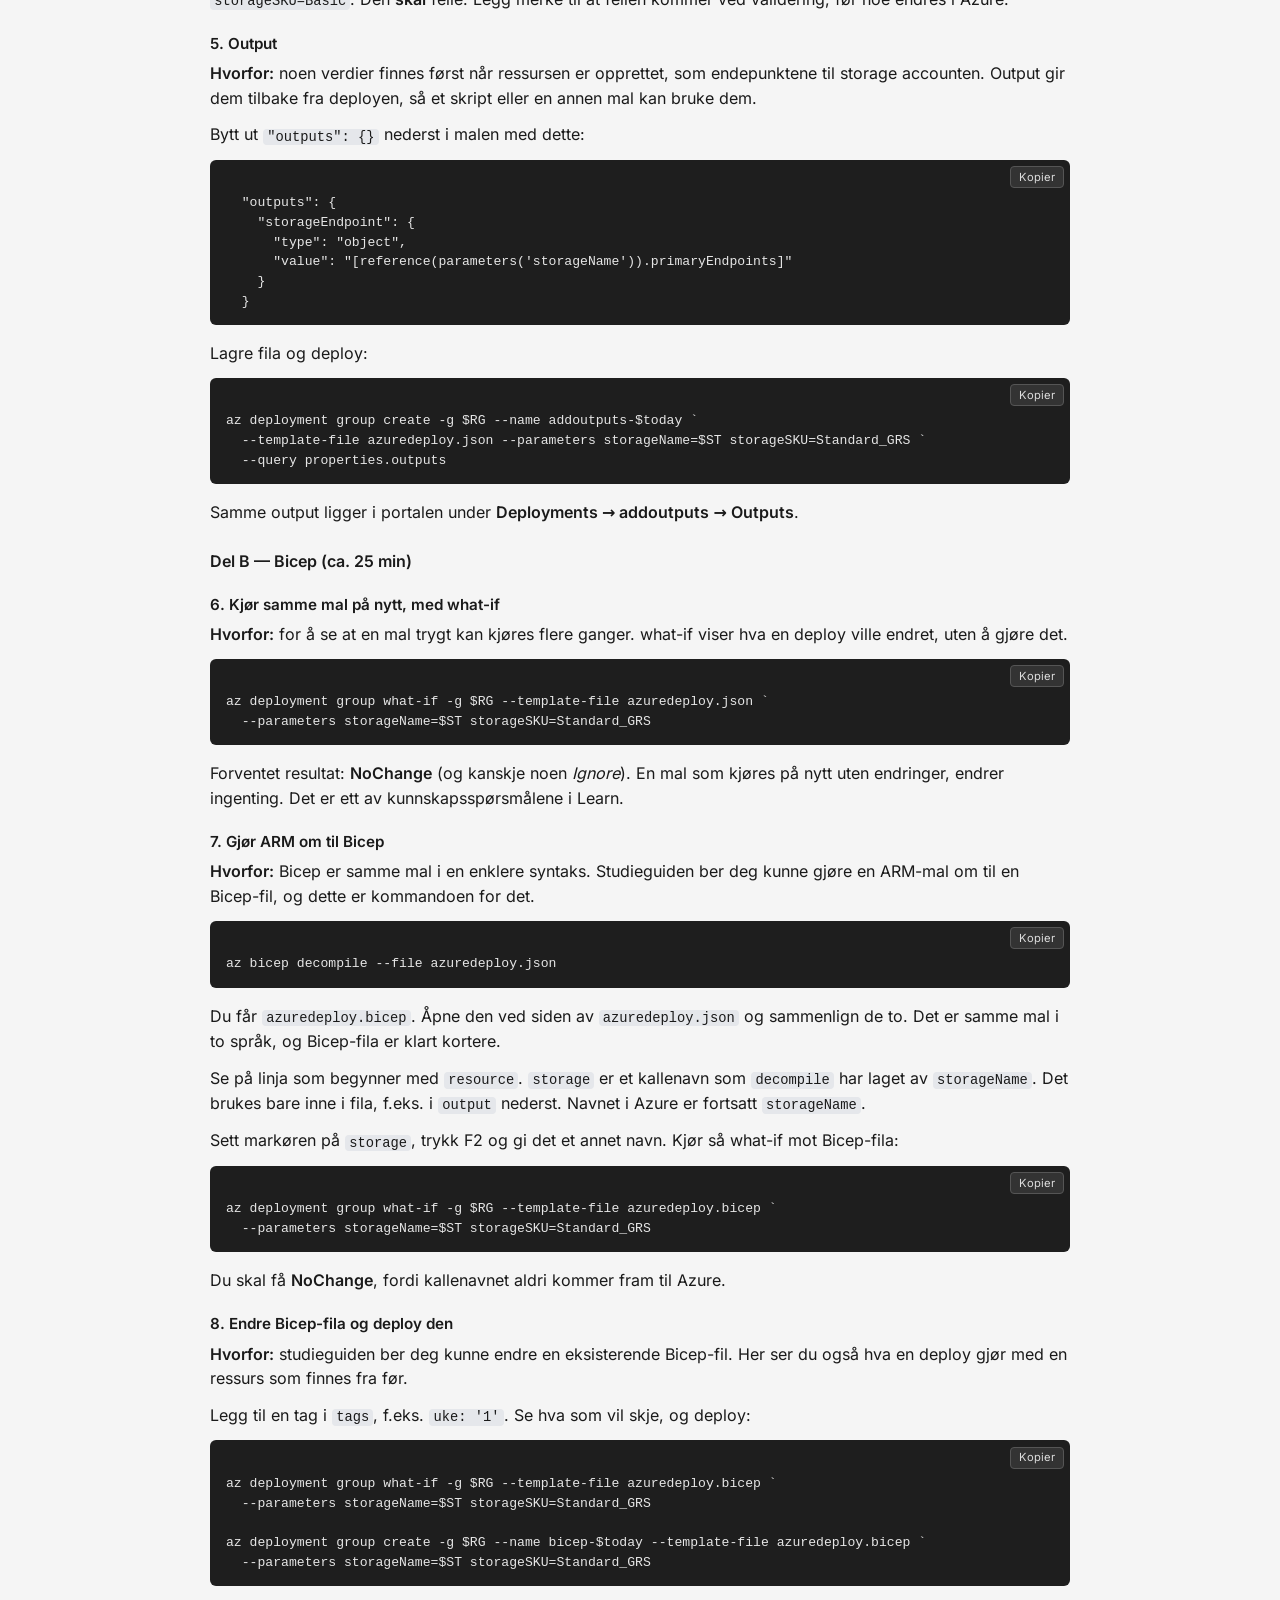
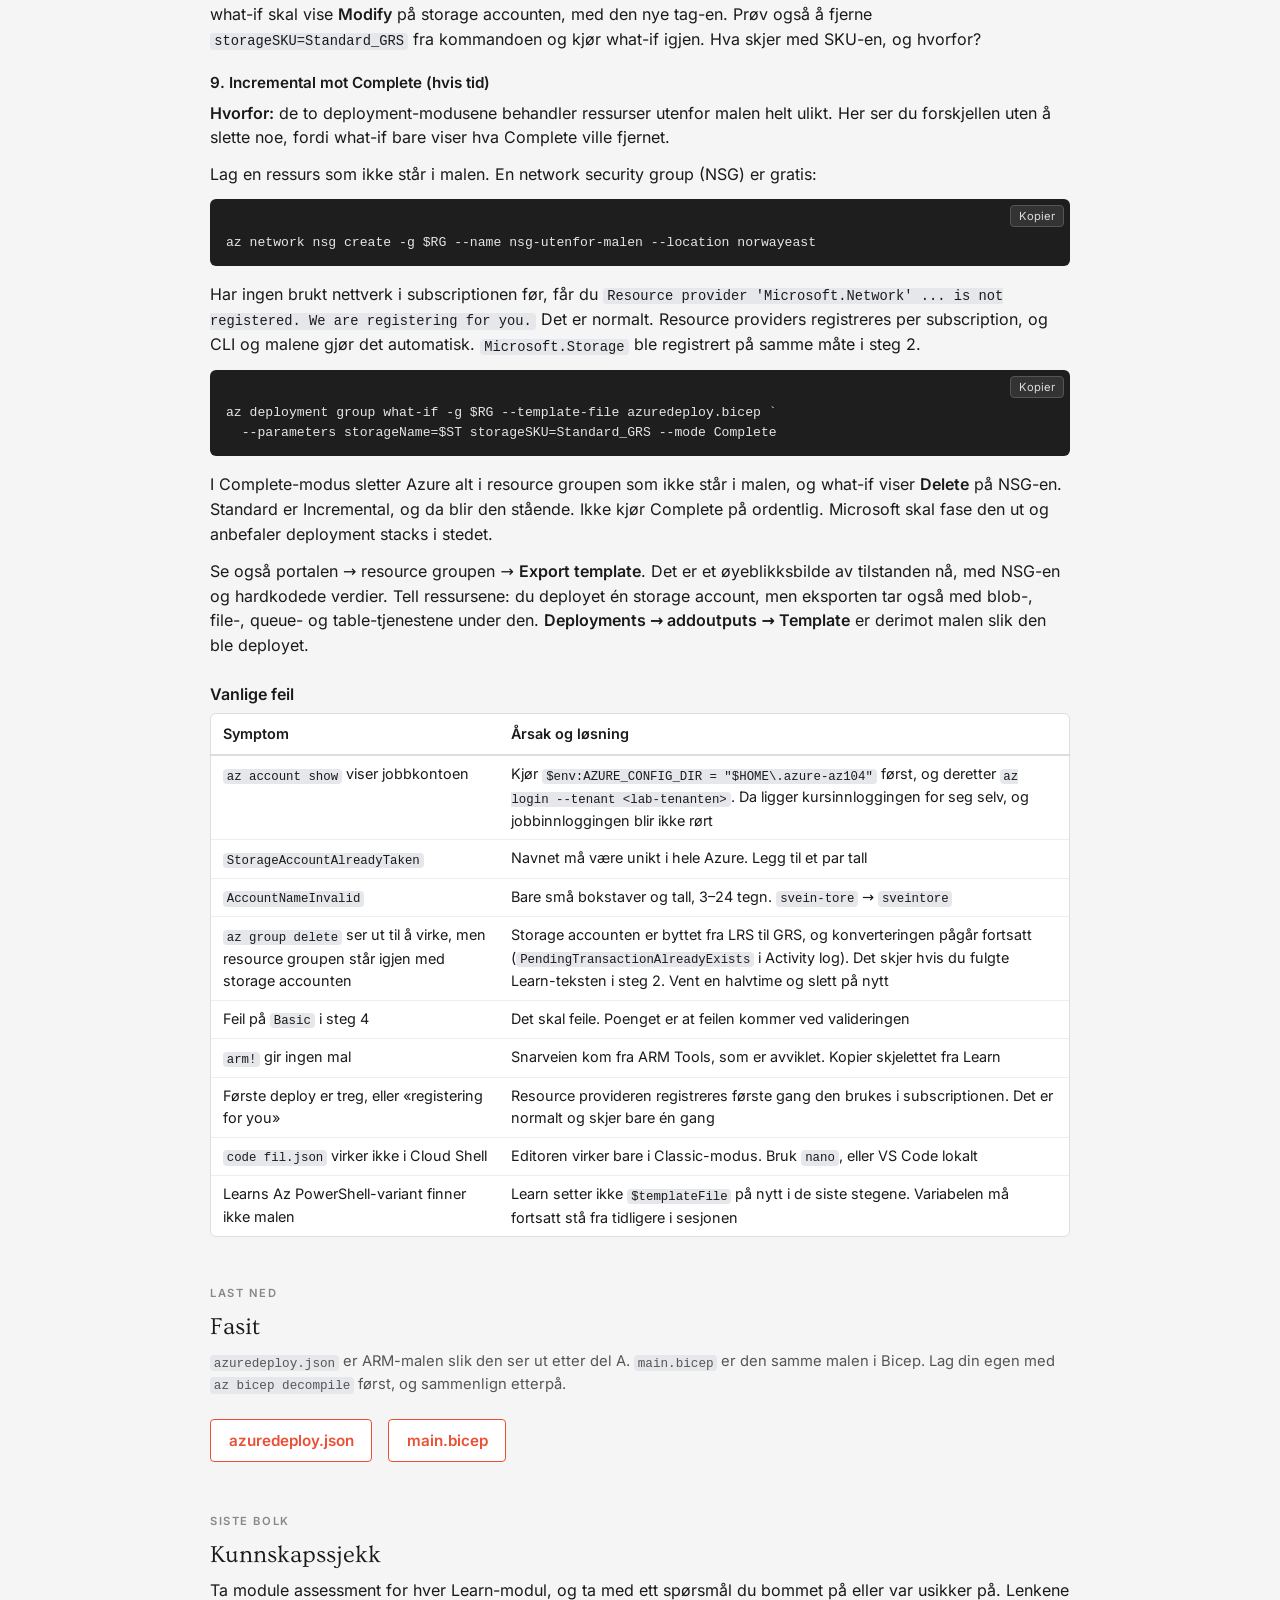
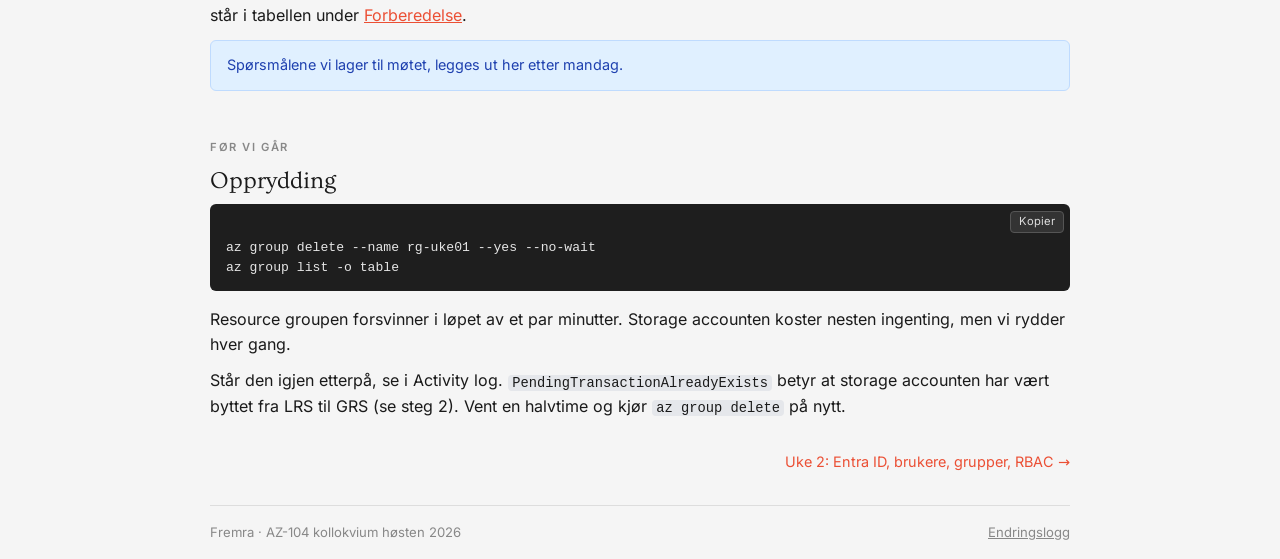
==== commit a99adbf5: "v1.2: kallenavn i Bicep i steg 7" ====
--- a/uke-01/index.html
+++ b/uke-01/index.html
@@ -392,9 +392,17 @@
     de to. Det er samme mal i to språk, og Bicep-fila er klart kortere.
   </p>
   <p>
-    Se på siste linje, <code>output</code>. I JSON sto det
-    <code>[reference(parameters('storageName')).primaryEndpoints]</code>. Hva står det i Bicep, og hva
-    peker <code>storage</code> på?
+    Se på linja som begynner med <code>resource</code>. <code>storage</code> er et kallenavn som
+    <code>decompile</code> har laget av <code>storageName</code>. Det brukes bare inne i fila, f.eks. i
+    <code>output</code> nederst. Navnet i Azure er fortsatt <code>storageName</code>.
+  </p>
+  <p>
+    Sett markøren på <code>storage</code>, trykk F2 og gi det et annet navn. Kjør så what-if mot Bicep-fila:
+  </p>
+<pre><code>az deployment group what-if -g $RG --template-file azuredeploy.bicep `
+  --parameters storageName=$ST storageSKU=Standard_GRS</code></pre>
+  <p>
+    Du skal få <b>NoChange</b>, fordi kallenavnet aldri kommer fram til Azure.
   </p>
 
   <h4>8. Endre Bicep-fila og deploy den</h4>
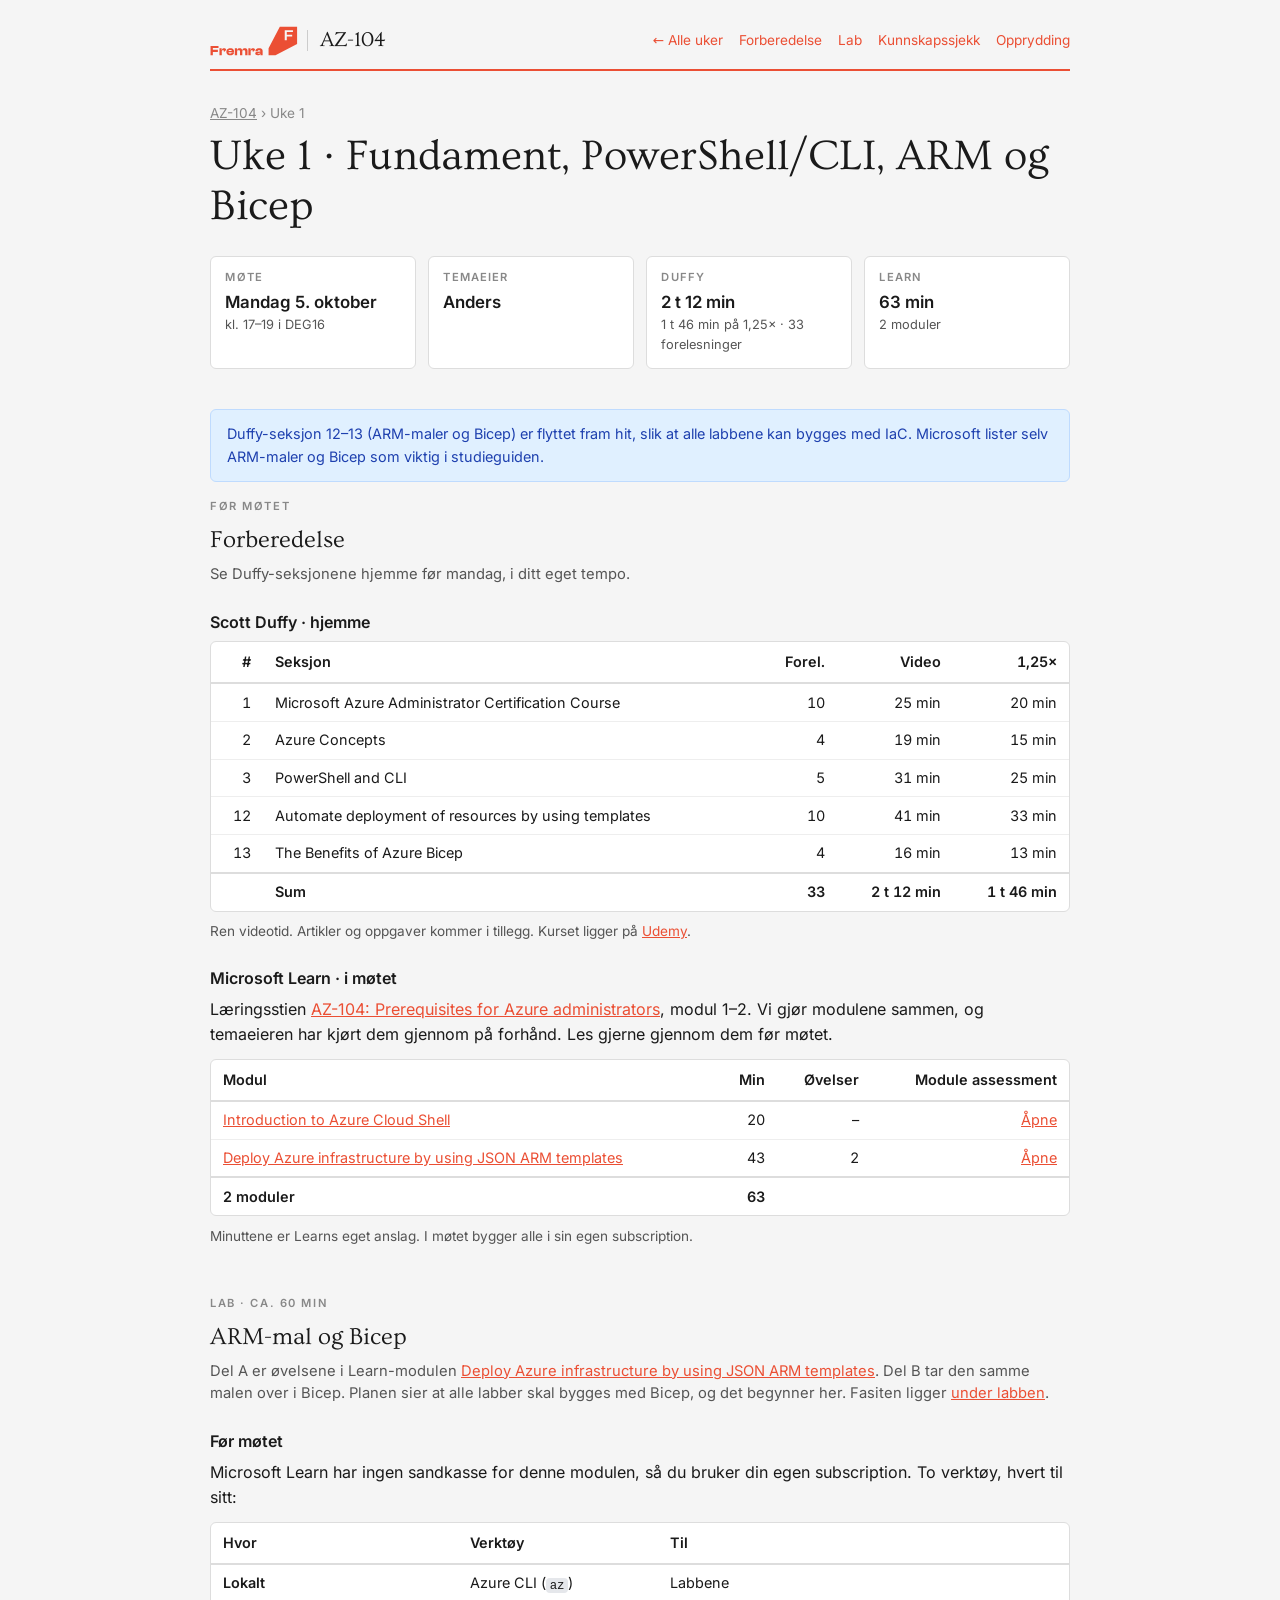
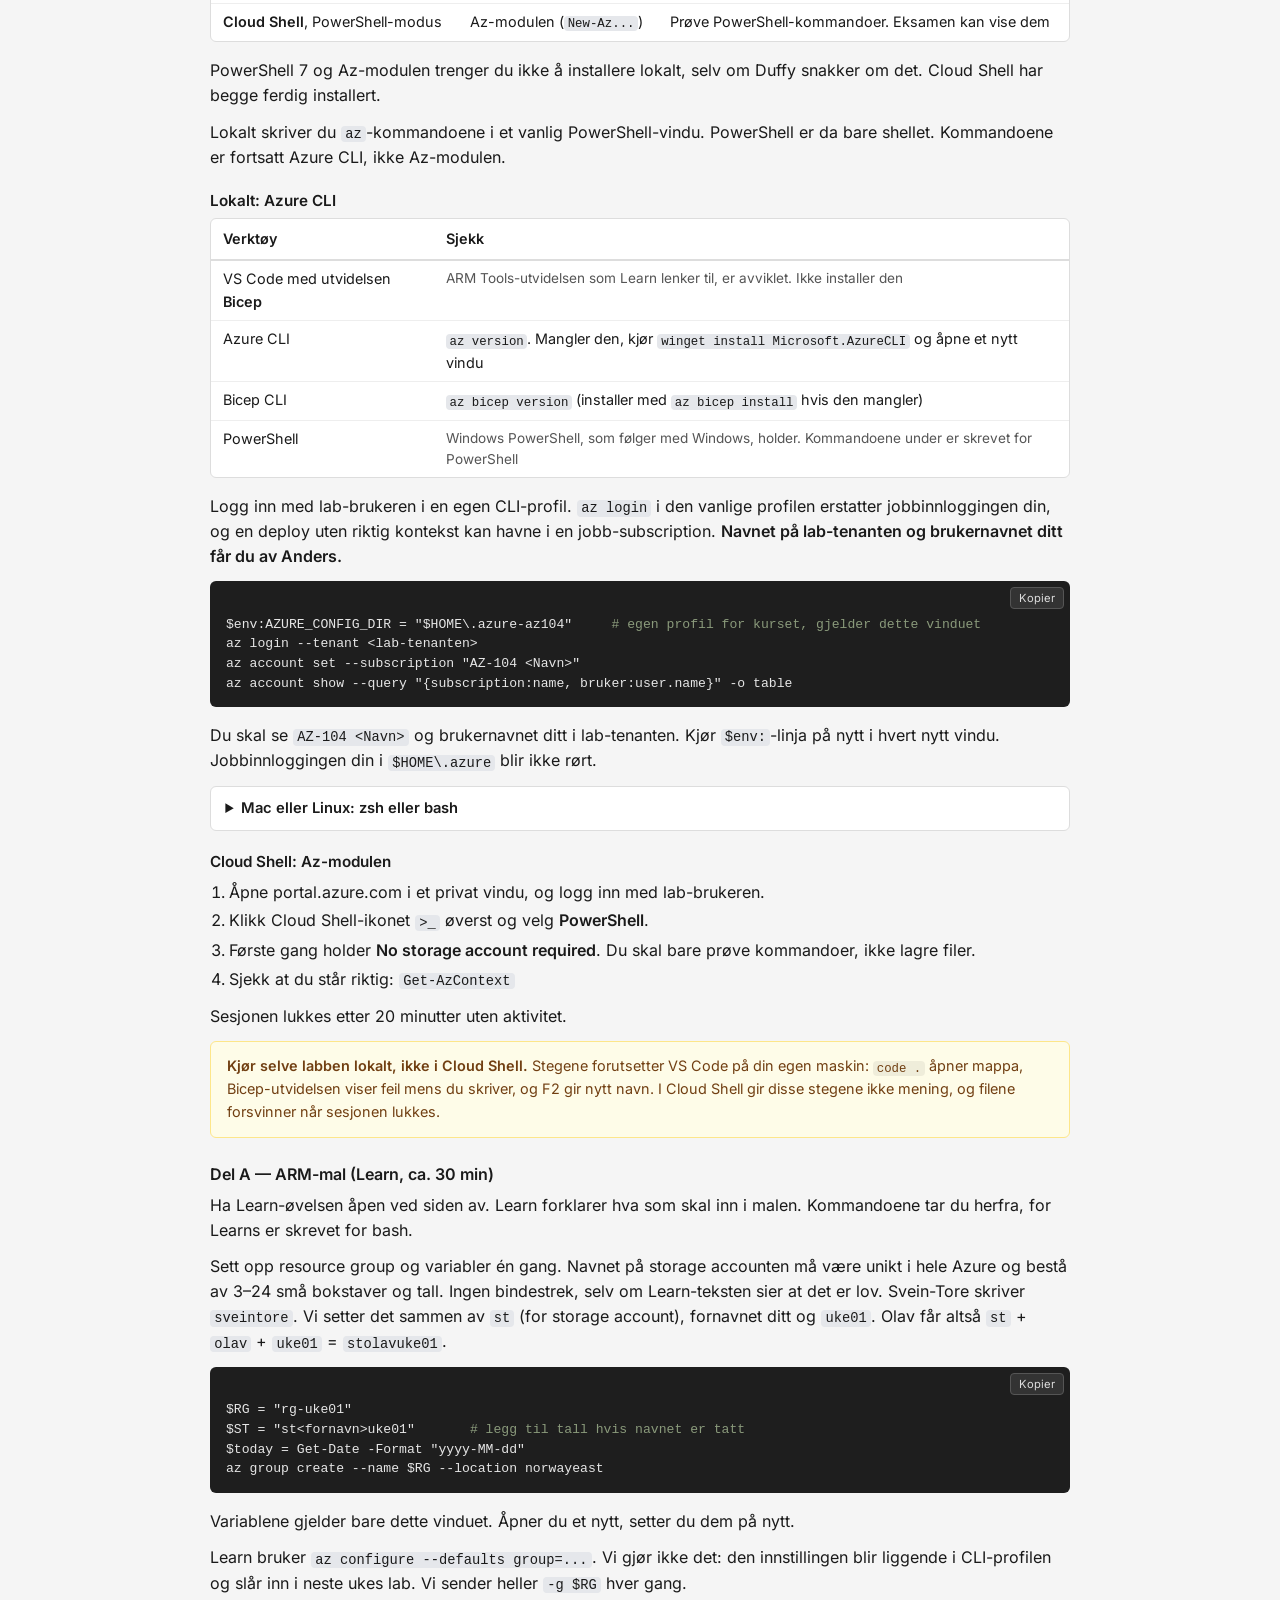
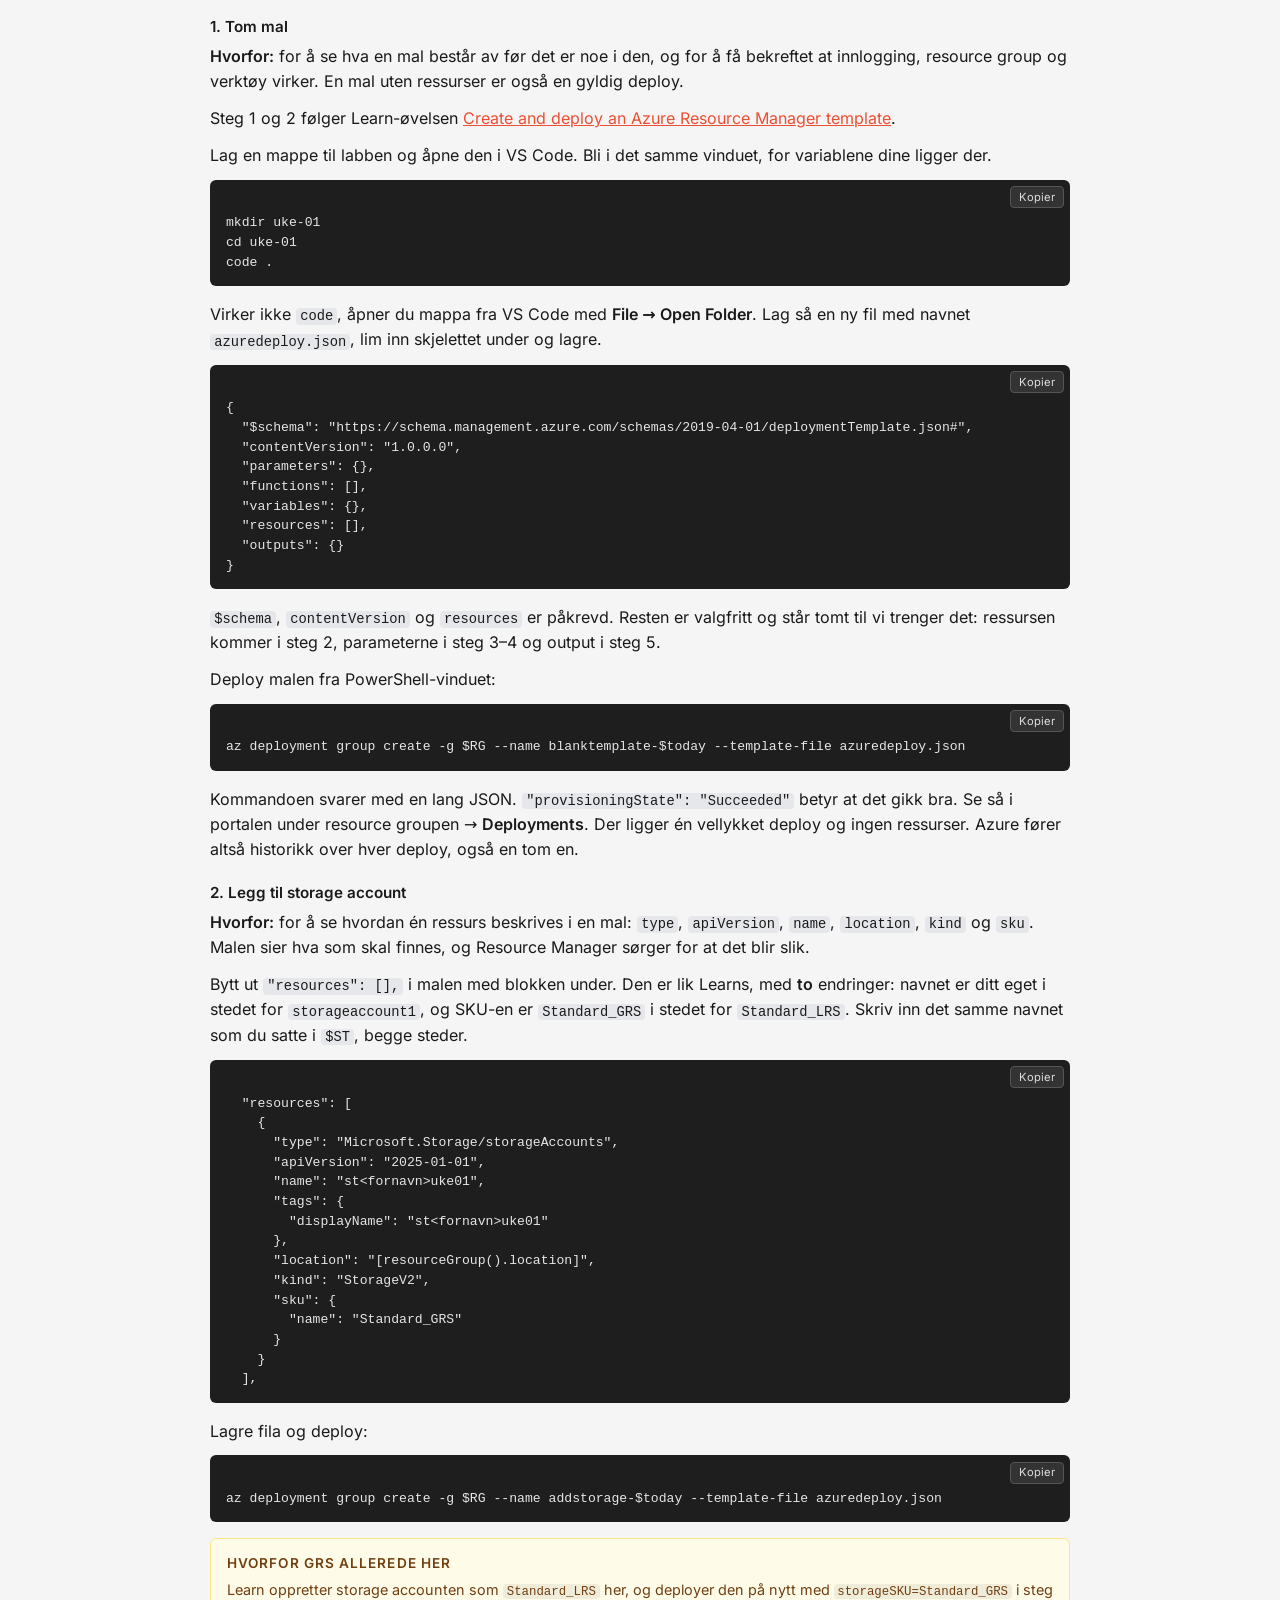
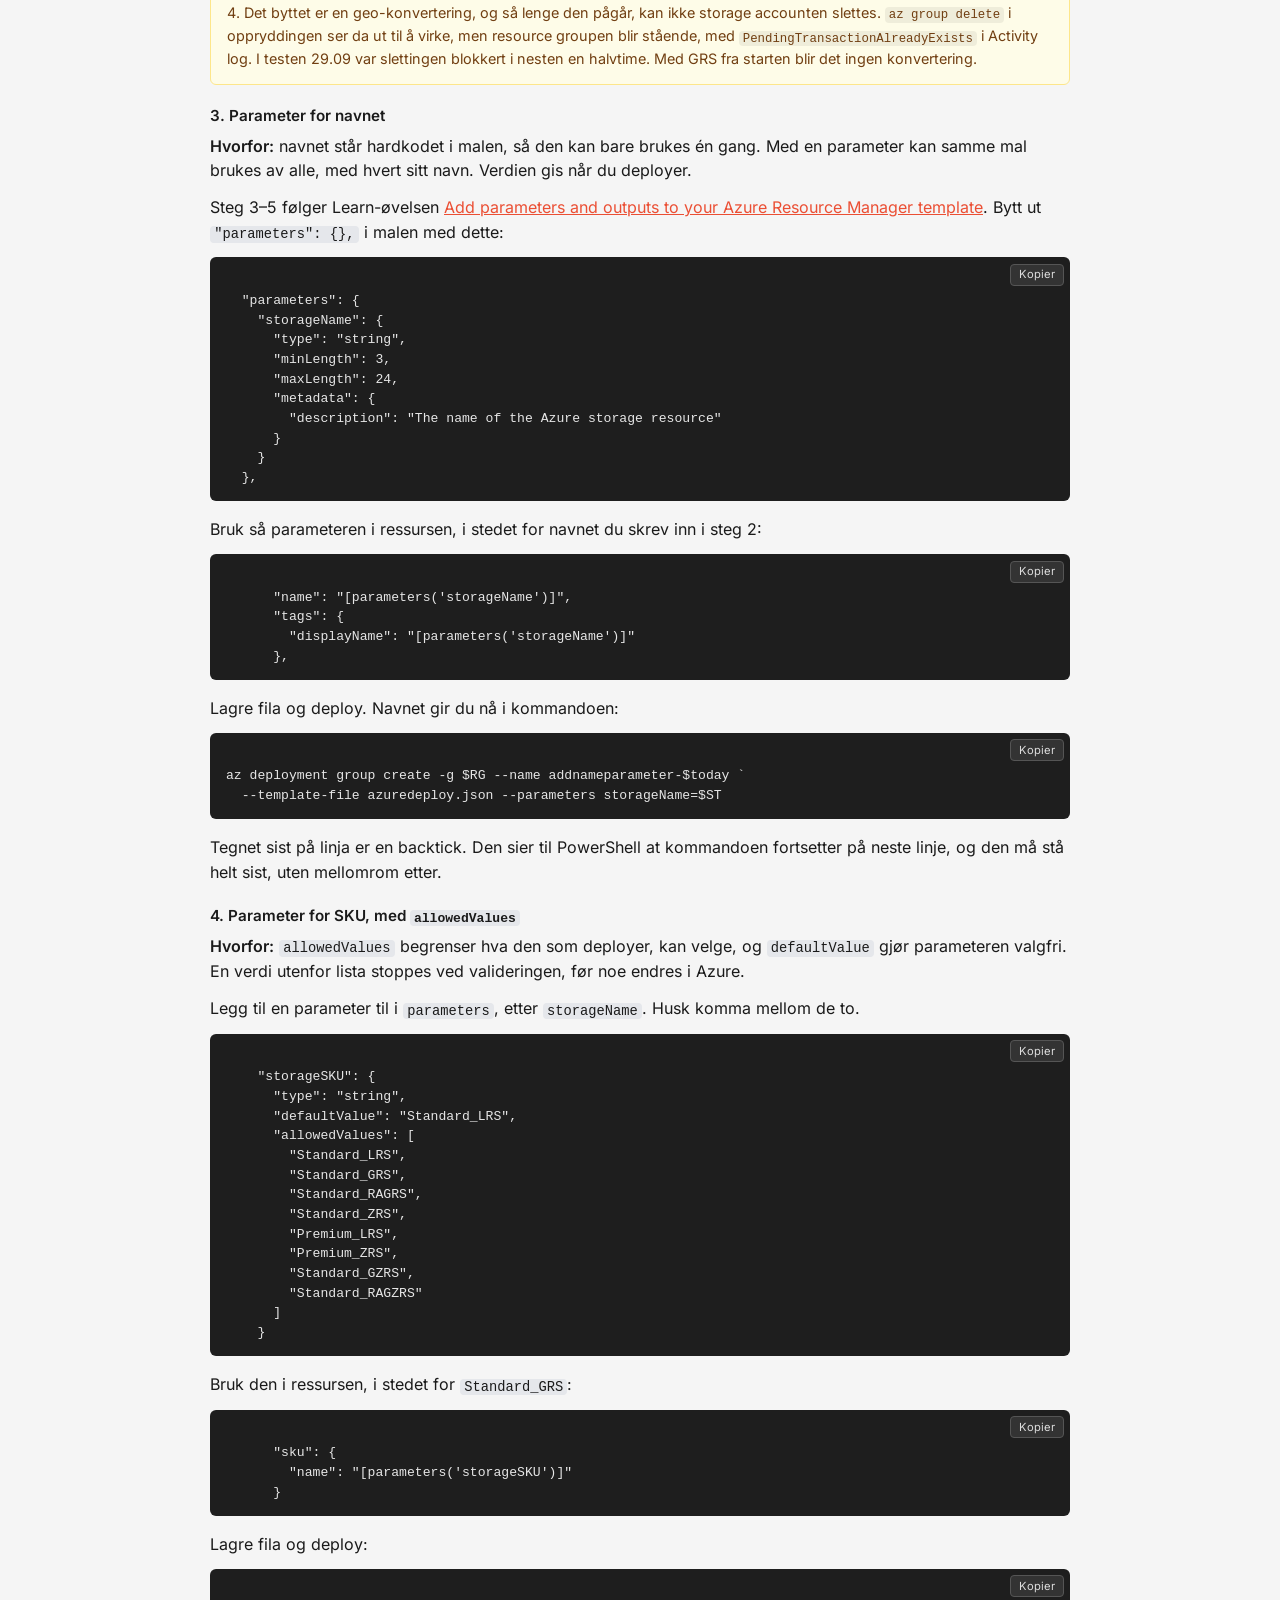
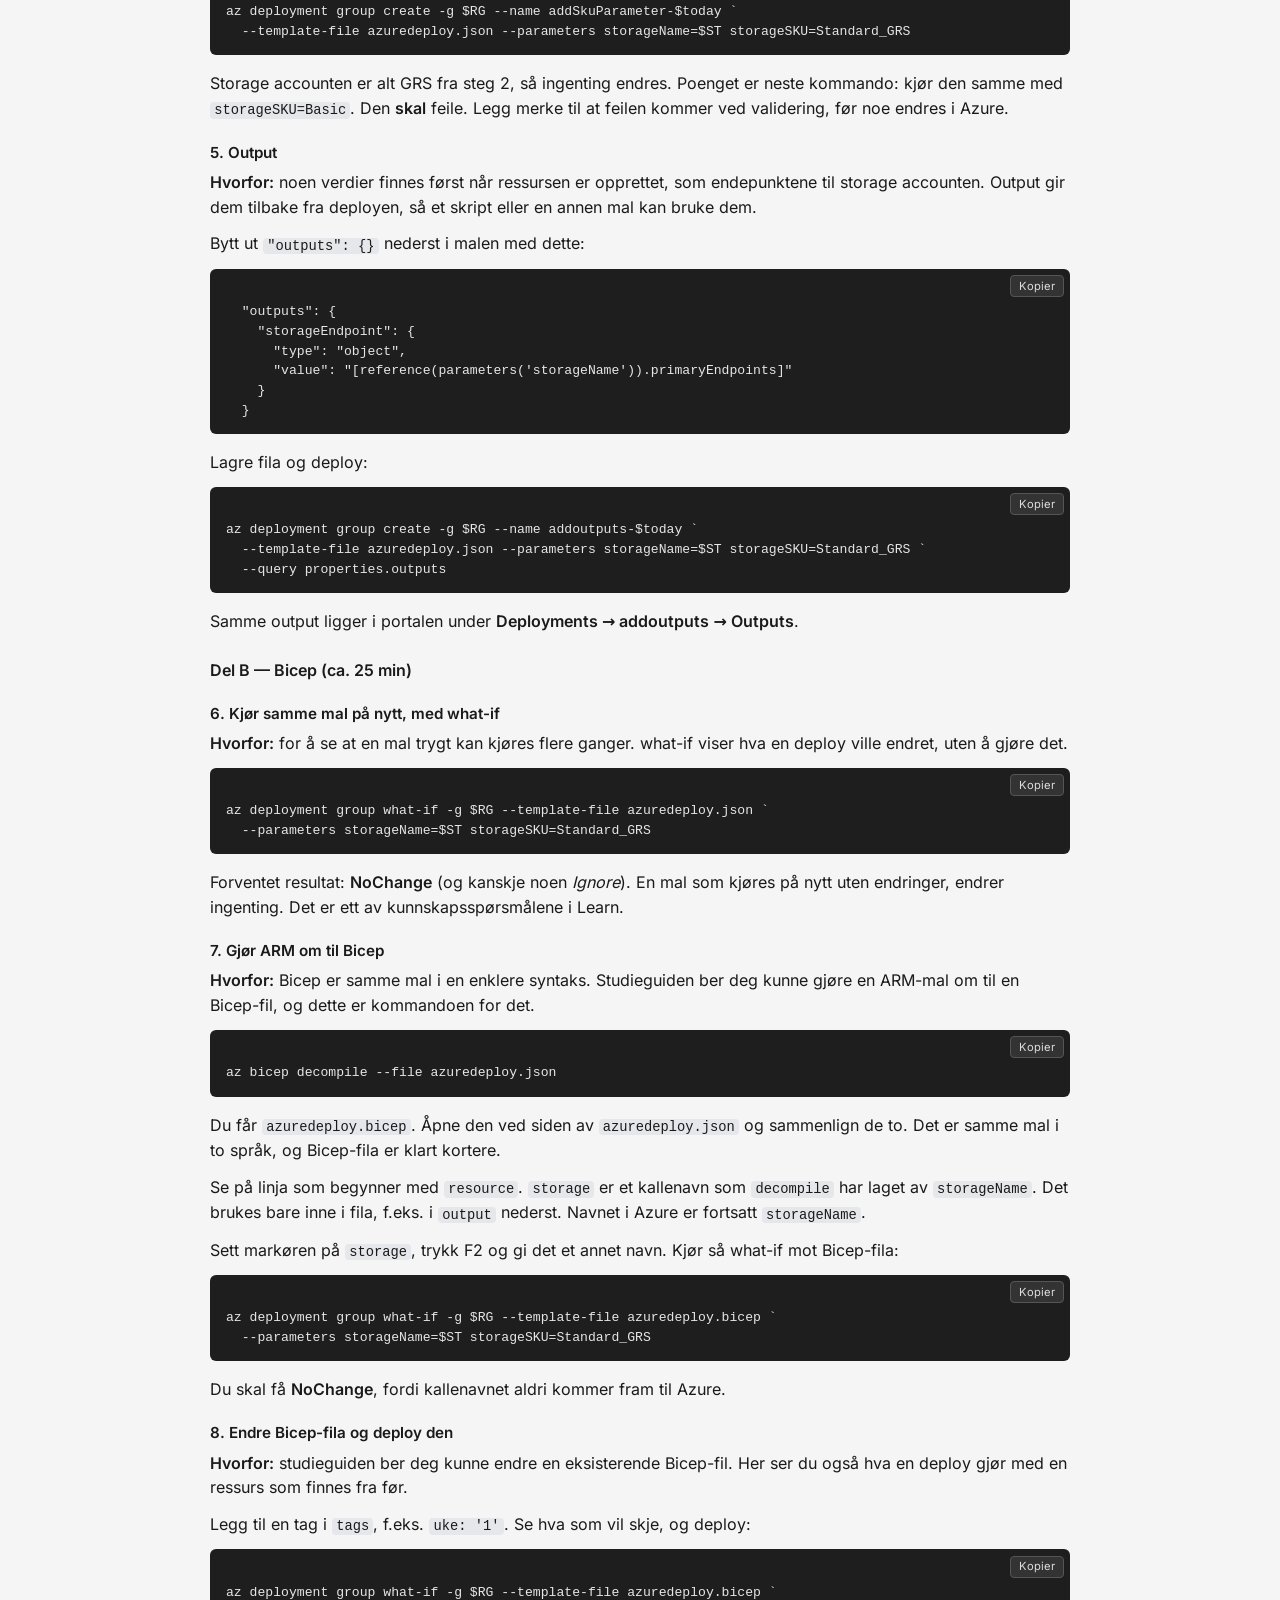
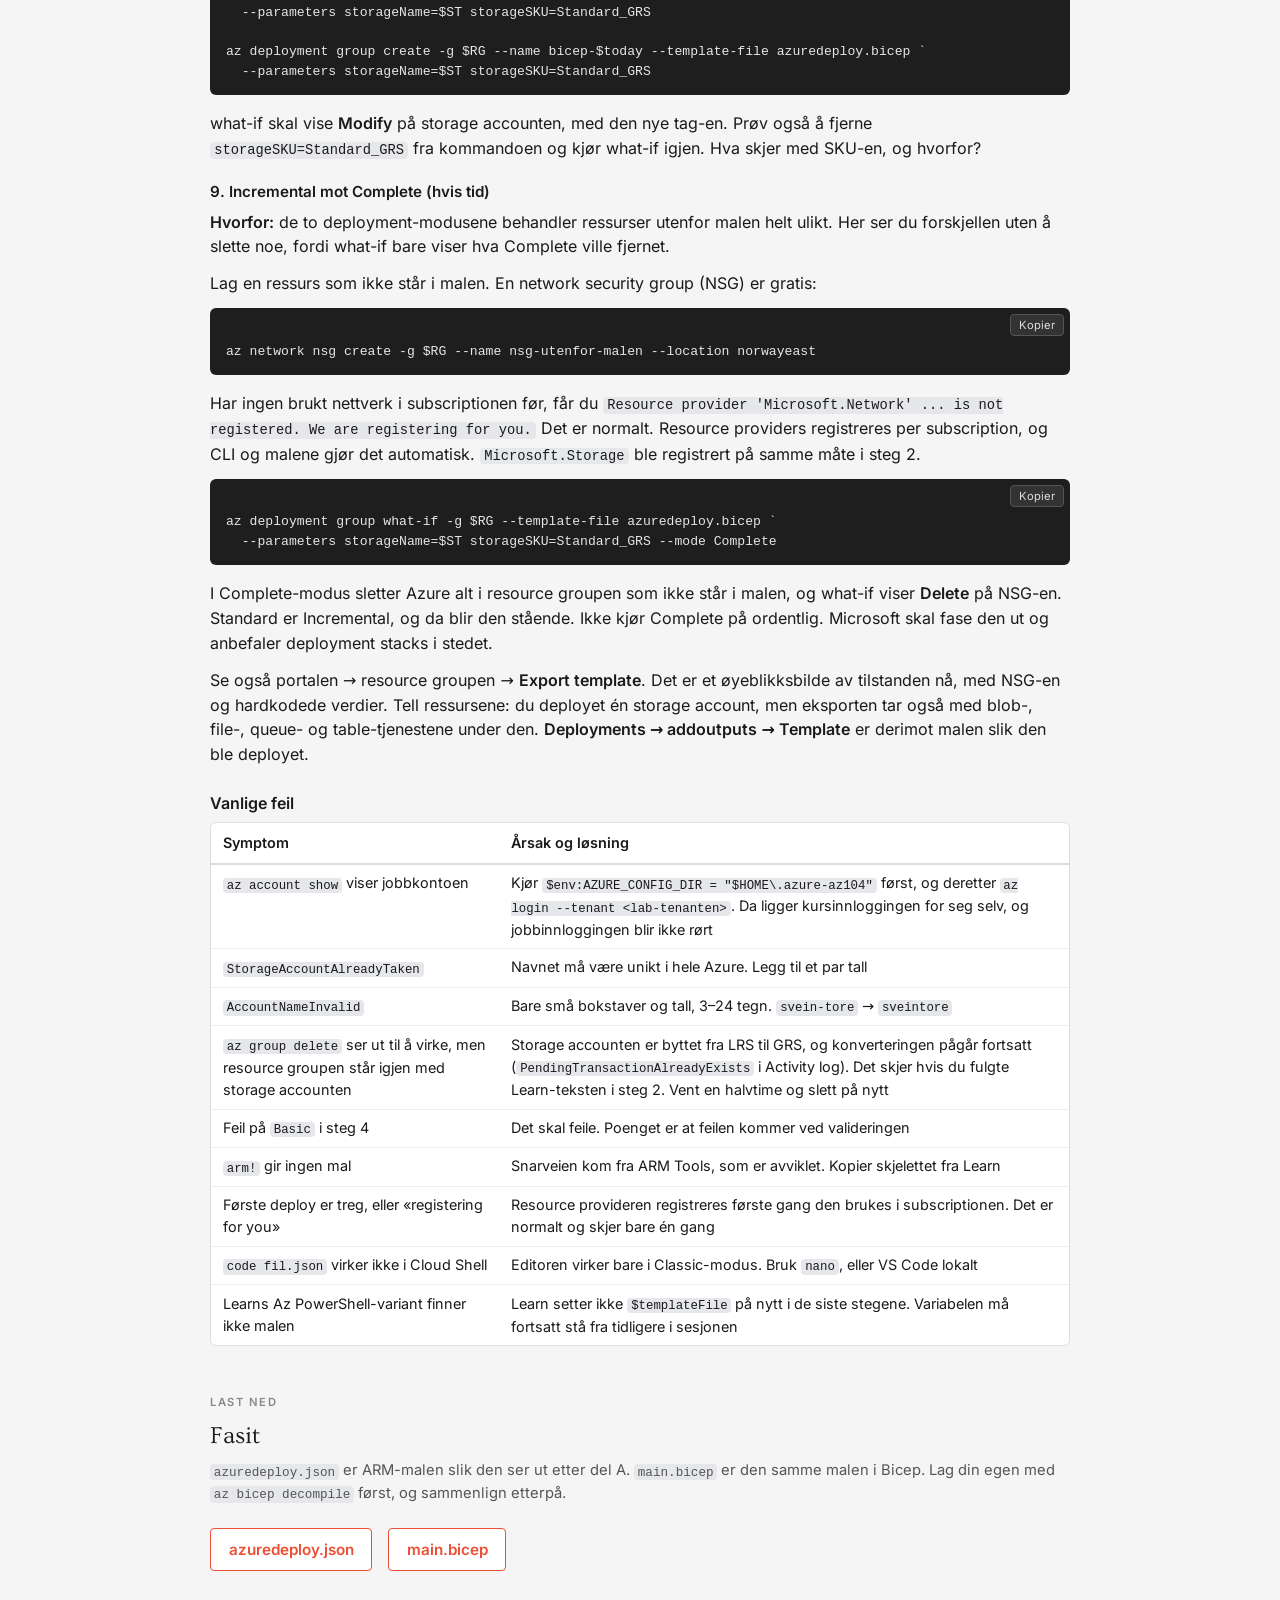
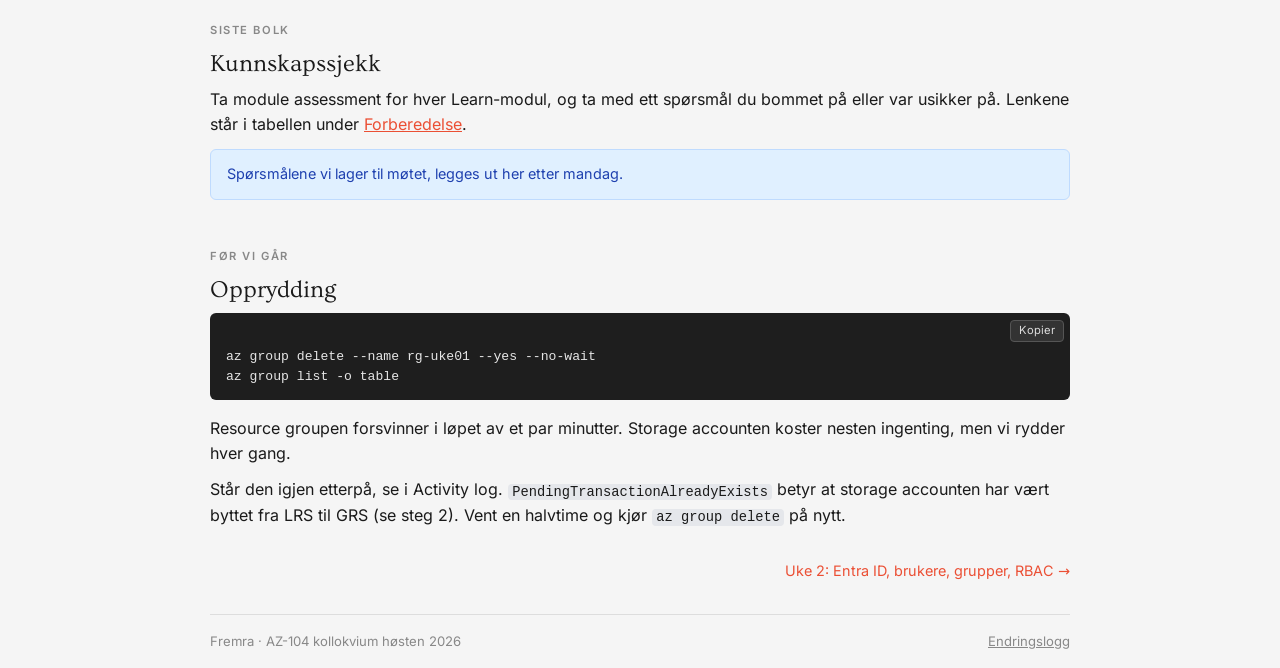
==== commit e92de21c: "v1.3: lab for uke 2, Cloud Shell-varsel i uke 1, eksamenstips" ====
--- a/uke-01/index.html
+++ b/uke-01/index.html
@@ -180,6 +180,11 @@
     <li>Sjekk at du står riktig: <code>Get-AzContext</code></li>
   </ol>
   <p>Sesjonen lukkes etter 20 minutter uten aktivitet.</p>
+  <div class="callout warn">
+    <b>Kjør selve labben lokalt, ikke i Cloud Shell.</b> Stegene forutsetter VS Code på din egen maskin:
+    <code>code .</code> åpner mappa, Bicep-utvidelsen viser feil mens du skriver, og F2 gir nytt navn.
+    I Cloud Shell gir disse stegene ikke mening, og filene forsvinner når sesjonen lukkes.
+  </div>
 
   <h3>Del A — ARM-mal (Learn, ca. 30 min)</h3>
   <p>
